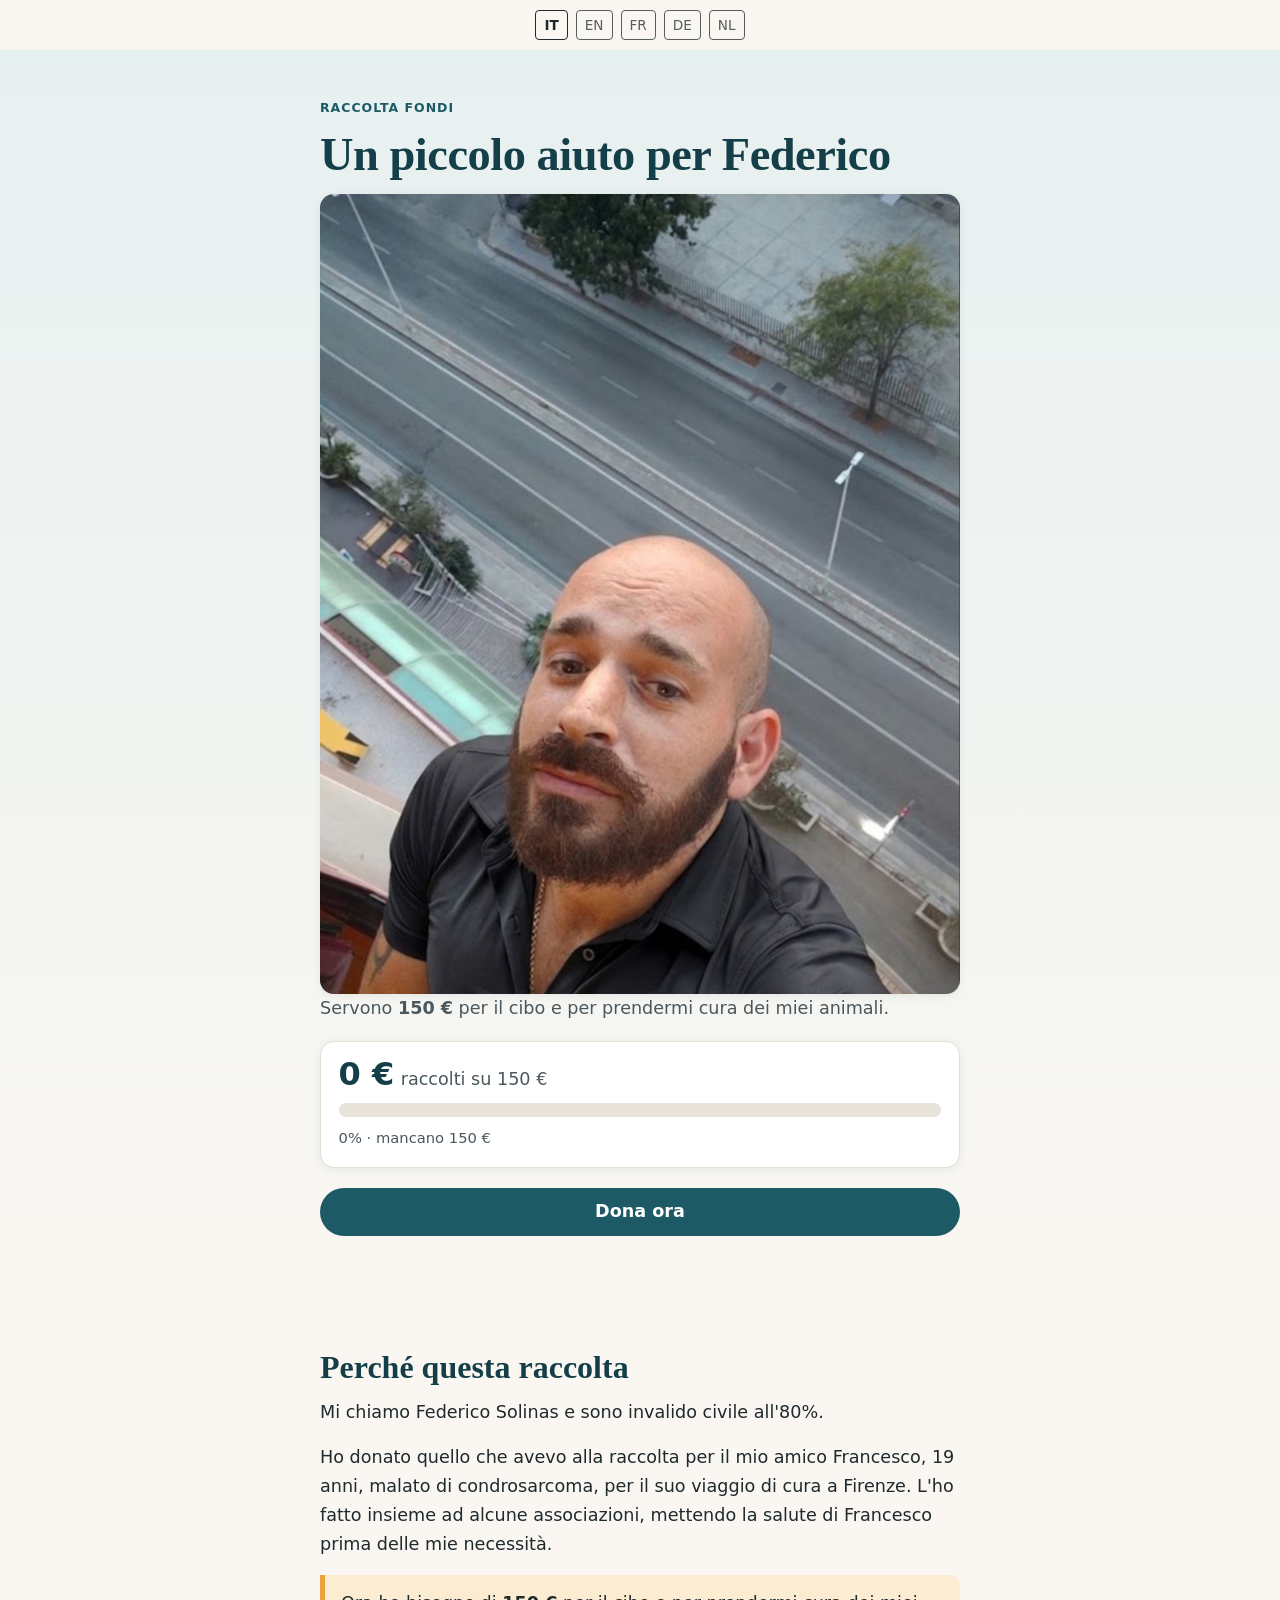
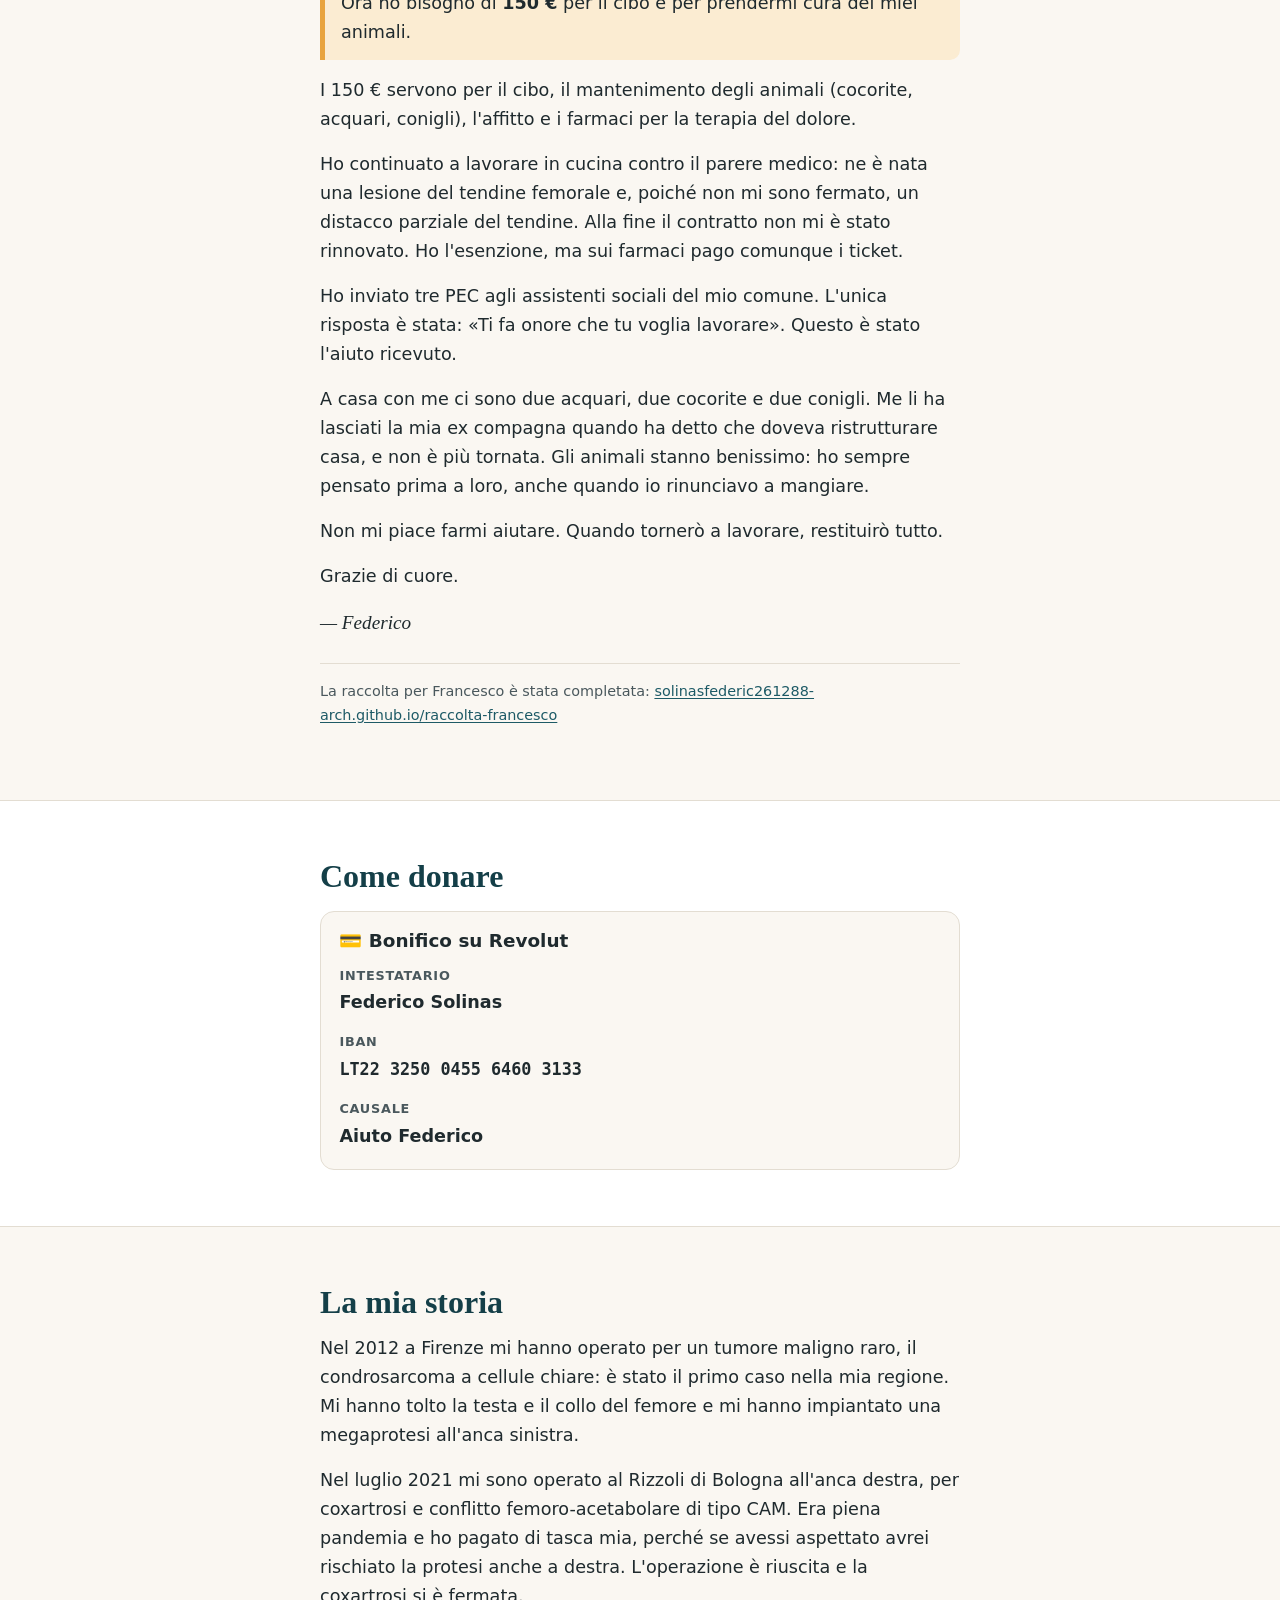
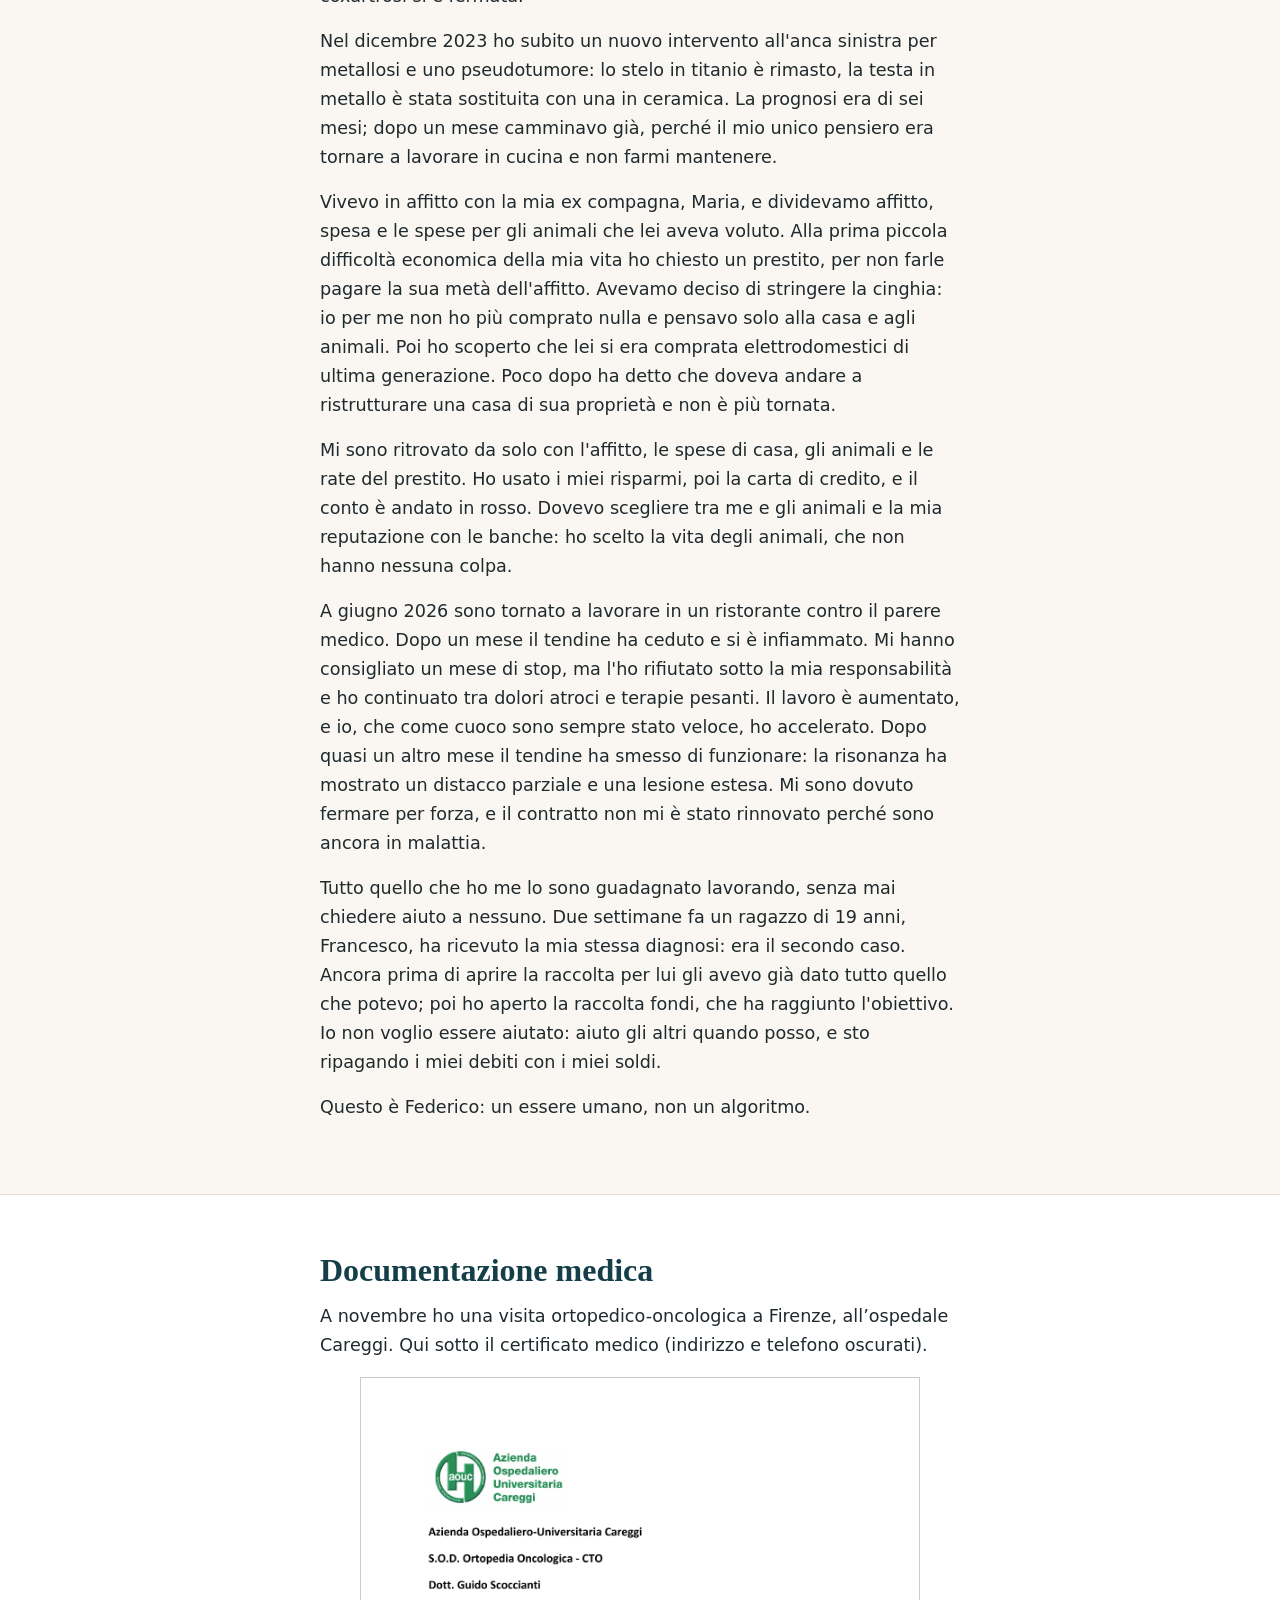
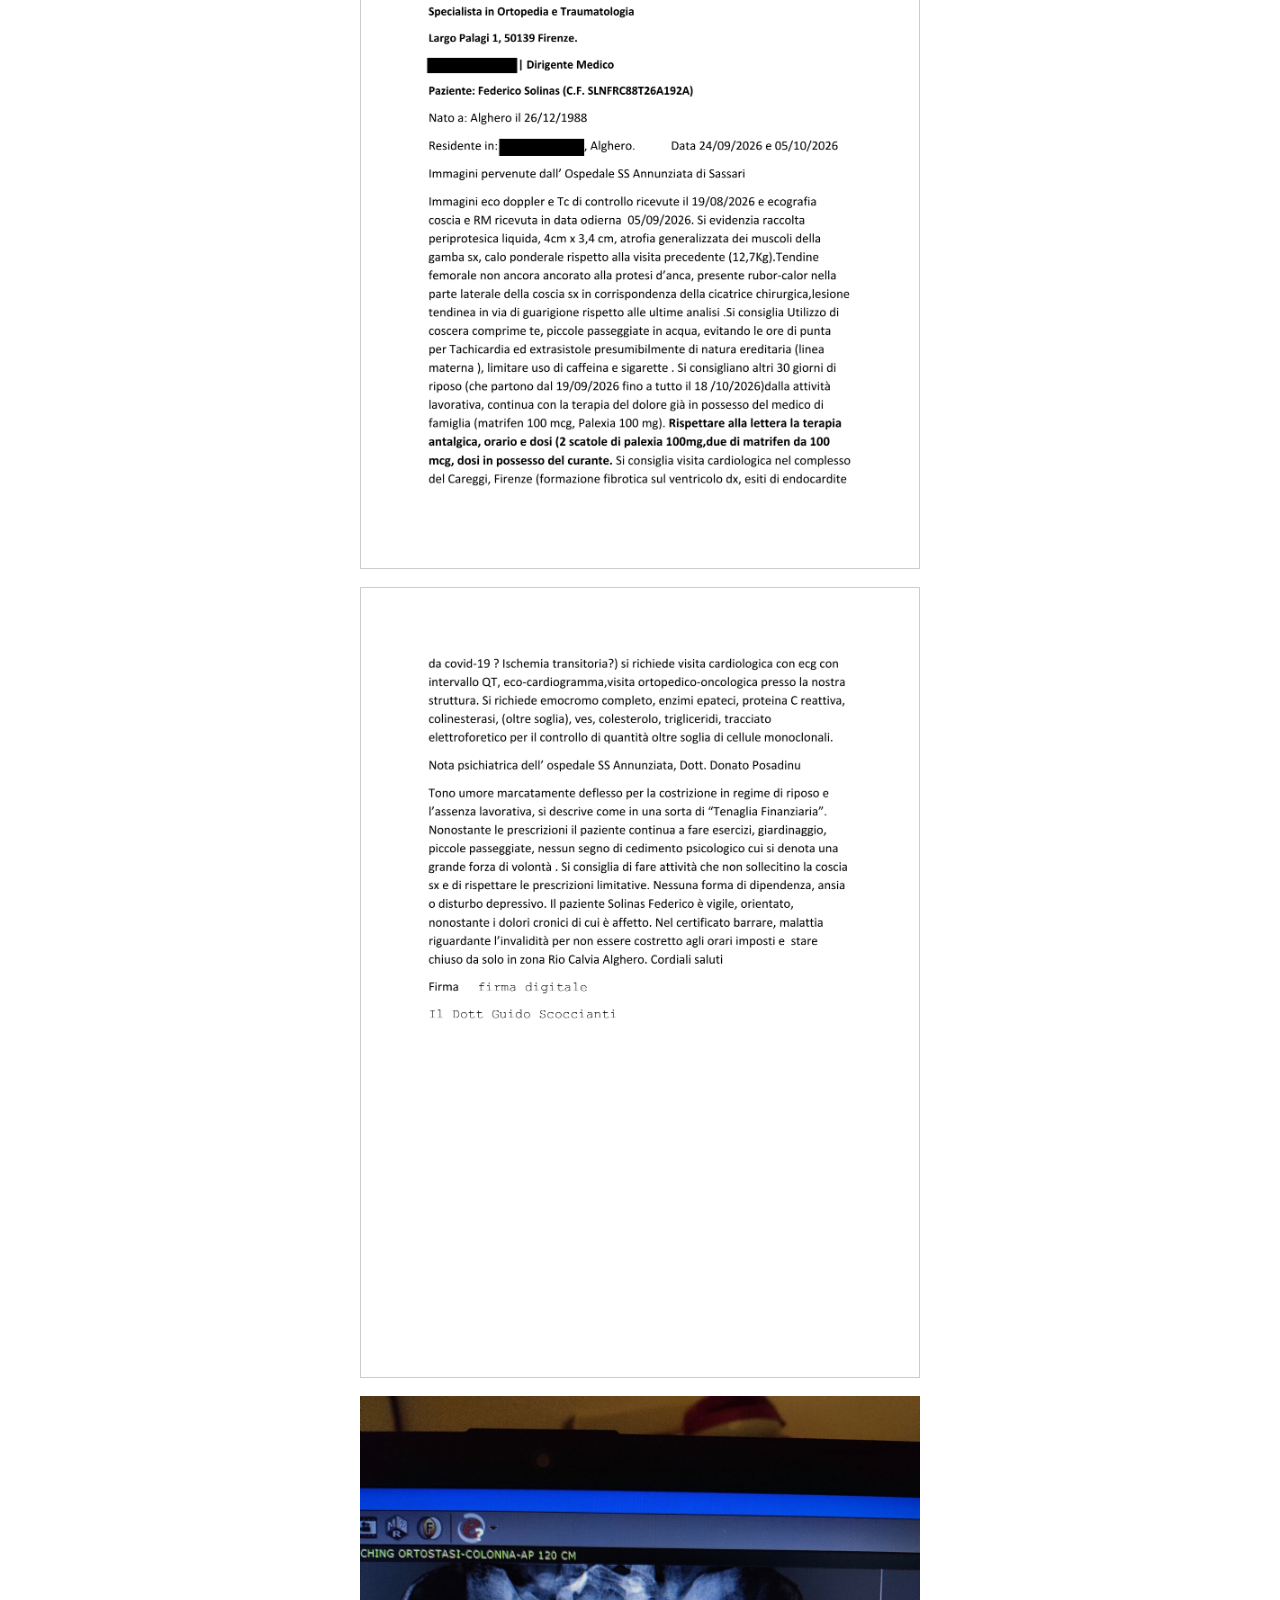
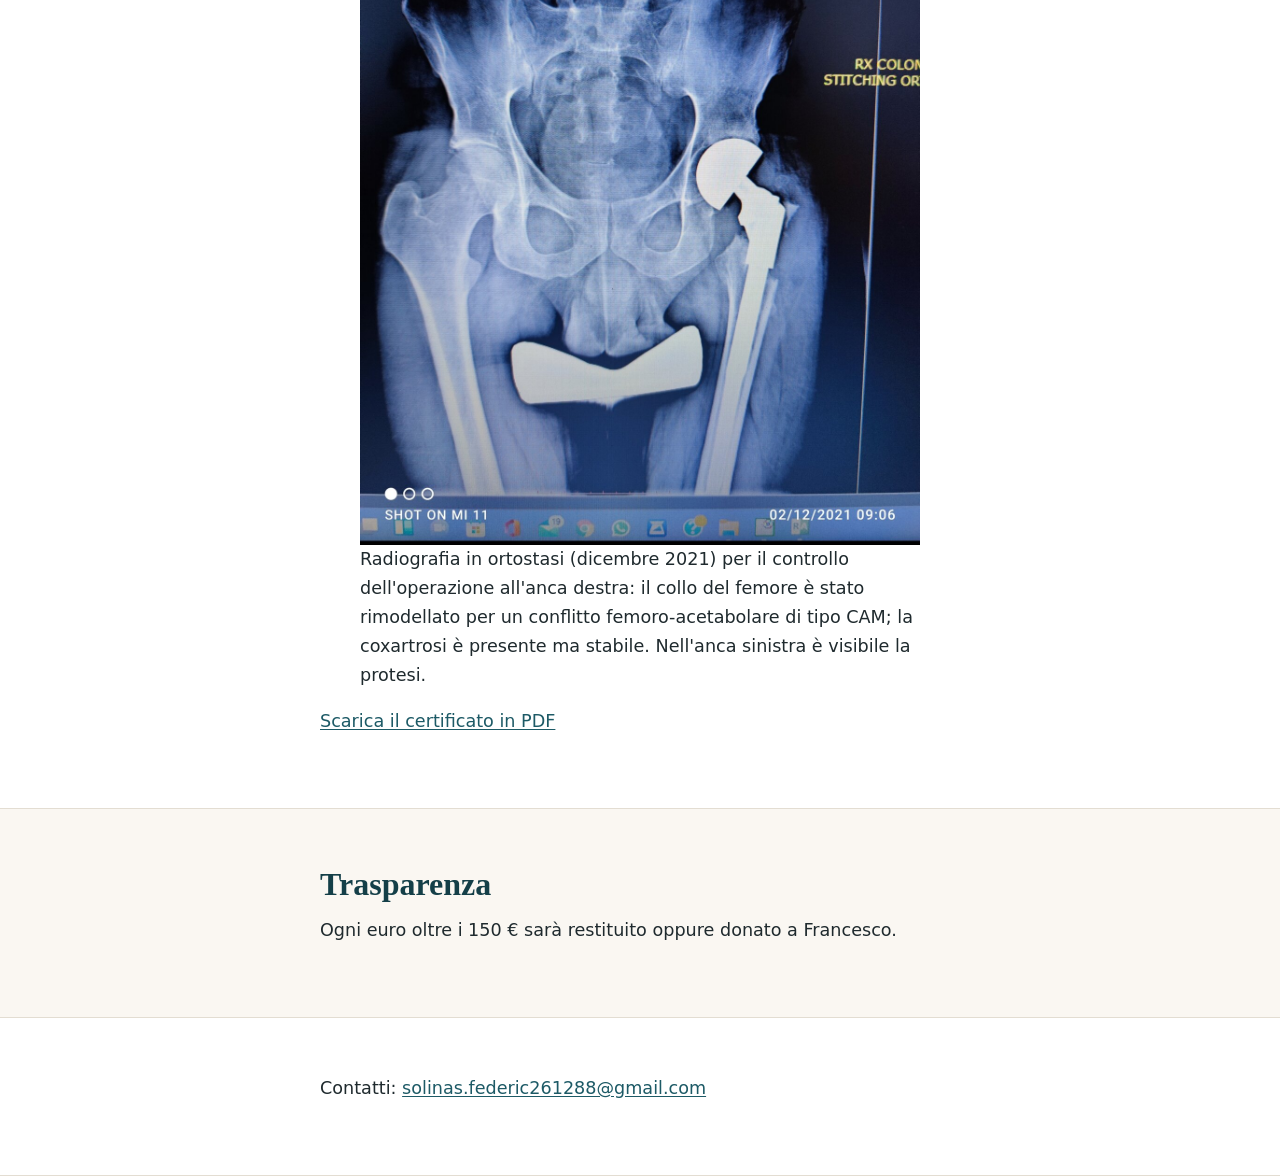
==== index.html @ c4557a4d "Aggiunge la sezione La mia storia" ====
<!doctype html>
<html lang="it">
<head>
  <meta charset="utf-8">
  <meta name="viewport" content="width=device-width, initial-scale=1">
  <meta name="referrer" content="no-referrer">
  <title>Un piccolo aiuto per Federico</title>
  <meta name="description" content="Federico ha bisogno di 150 € per il cibo e per prendersi cura dei suoi animali.">
  <meta name="theme-color" content="#1d5a66">
  <link rel="stylesheet" href="styles.css">
</head>
<body>
  <nav class="lingue" aria-label="Lingua / Language"><a href="index.html" hreflang="it" aria-current="page">IT</a> <a href="en.html" hreflang="en">EN</a> <a href="fr.html" hreflang="fr">FR</a> <a href="de.html" hreflang="de">DE</a> <a href="nl.html" hreflang="nl">NL</a></nav>
  <header class="hero">
    <div class="wrap stretto">
      <p class="eyebrow">Raccolta fondi</p>
      <h1>Un piccolo aiuto per Federico</h1>
      <figure class="foto">
        <img src="images/federico.jpg" width="800" height="1024" alt="Federico Solinas" fetchpriority="high">
      </figure>
      <p class="lead">Servono <strong>150&nbsp;€</strong> per il cibo e per prendermi cura dei miei animali.</p>
      <div class="progresso">
        <p class="prog-cifre">
          <span class="prog-raccolto">0 €</span>
          <span class="prog-obiettivo">raccolti su 150 €</span>
        </p>
        <div class="barra" role="progressbar" aria-valuemin="0" aria-valuemax="150" aria-valuenow="0" aria-label="Euro raccolti">
          <div class="barra-riempimento" style="width:0%"></div>
        </div>
        <p class="prog-nota">0% · mancano 150 €</p>
      </div>
      <div class="cta">
        <a class="btn btn-primario" href="#dona">Dona ora</a>
      </div>
    </div>
  </header>

  <main>
    <section id="storia" class="sezione">
      <div class="wrap stretto">
        <h2>Perché questa raccolta</h2>
        <p>Mi chiamo Federico Solinas e sono invalido civile all'80%.</p>
        <p>Ho donato quello che avevo alla raccolta per il mio amico Francesco, 19 anni, malato di condrosarcoma, per il suo viaggio di cura a Firenze. L'ho fatto insieme ad alcune associazioni, mettendo la salute di Francesco prima delle mie necessità.</p>
        <p class="evidenza">Ora ho bisogno di <strong>150&nbsp;€</strong> per il cibo e per prendermi cura dei miei animali.</p>
        <p>I 150&nbsp;€ servono per il cibo, il mantenimento degli animali (cocorite, acquari, conigli), l'affitto e i farmaci per la terapia del dolore.</p>
        <p>Ho continuato a lavorare in cucina contro il parere medico: ne è nata una lesione del tendine femorale e, poiché non mi sono fermato, un distacco parziale del tendine. Alla fine il contratto non mi è stato rinnovato. Ho l'esenzione, ma sui farmaci pago comunque i ticket.</p>
        <p>Ho inviato tre PEC agli assistenti sociali del mio comune. L'unica risposta è stata: «Ti fa onore che tu voglia lavorare». Questo è stato l'aiuto ricevuto.</p>
        <p>A casa con me ci sono due acquari, due cocorite e due conigli. Me li ha lasciati la mia ex compagna quando ha detto che doveva ristrutturare casa, e non è più tornata. Gli animali stanno benissimo: ho sempre pensato prima a loro, anche quando io rinunciavo a mangiare.</p>
        <p>Non mi piace farmi aiutare. Quando tornerò a lavorare, restituirò tutto.</p>
        <p>Grazie di cuore.</p>
        <p class="firma">— Federico</p>
        <p class="nota-privacy">La raccolta per Francesco è stata completata: <a href="https://solinasfederic261288-arch.github.io/raccolta-francesco/">solinasfederic261288-arch.github.io/raccolta-francesco</a></p>
      </div>
    </section>

    <section id="dona" class="sezione sezione-chiara">
      <div class="wrap stretto">
        <h2>Come donare</h2>
        <div class="card">
          <h3><span aria-hidden="true">💳</span> Bonifico su Revolut</h3>
          <dl class="dati">
            <div><dt>Intestatario</dt><dd>Federico Solinas</dd></div>
            <div><dt>IBAN</dt><dd><span class="iban">LT22 3250 0455 6460 3133</span></dd></div>
            <div><dt>Causale</dt><dd>Aiuto Federico</dd></div>
          </dl>
        </div>
      </div>
    </section>

    <section id="mia-storia" class="sezione">
      <div class="wrap stretto">
        <h2>La mia storia</h2>
        <p>Nel 2012 a Firenze mi hanno operato per un tumore maligno raro, il condrosarcoma a cellule chiare: è stato il primo caso nella mia regione. Mi hanno tolto la testa e il collo del femore e mi hanno impiantato una megaprotesi all'anca sinistra.</p>
        <p>Nel luglio 2021 mi sono operato al Rizzoli di Bologna all'anca destra, per coxartrosi e conflitto femoro-acetabolare di tipo CAM. Era piena pandemia e ho pagato di tasca mia, perché se avessi aspettato avrei rischiato la protesi anche a destra. L'operazione è riuscita e la coxartrosi si è fermata.</p>
        <p>Nel dicembre 2023 ho subito un nuovo intervento all'anca sinistra per metallosi e uno pseudotumore: lo stelo in titanio è rimasto, la testa in metallo è stata sostituita con una in ceramica. La prognosi era di sei mesi; dopo un mese camminavo già, perché il mio unico pensiero era tornare a lavorare in cucina e non farmi mantenere.</p>
        <p>Vivevo in affitto con la mia ex compagna, Maria, e dividevamo affitto, spesa e le spese per gli animali che lei aveva voluto. Alla prima piccola difficoltà economica della mia vita ho chiesto un prestito, per non farle pagare la sua metà dell'affitto. Avevamo deciso di stringere la cinghia: io per me non ho più comprato nulla e pensavo solo alla casa e agli animali. Poi ho scoperto che lei si era comprata elettrodomestici di ultima generazione. Poco dopo ha detto che doveva andare a ristrutturare una casa di sua proprietà e non è più tornata.</p>
        <p>Mi sono ritrovato da solo con l'affitto, le spese di casa, gli animali e le rate del prestito. Ho usato i miei risparmi, poi la carta di credito, e il conto è andato in rosso. Dovevo scegliere tra me e gli animali e la mia reputazione con le banche: ho scelto la vita degli animali, che non hanno nessuna colpa.</p>
        <p>A giugno 2026 sono tornato a lavorare in un ristorante contro il parere medico. Dopo un mese il tendine ha ceduto e si è infiammato. Mi hanno consigliato un mese di stop, ma l'ho rifiutato sotto la mia responsabilità e ho continuato tra dolori atroci e terapie pesanti. Il lavoro è aumentato, e io, che come cuoco sono sempre stato veloce, ho accelerato. Dopo quasi un altro mese il tendine ha smesso di funzionare: la risonanza ha mostrato un distacco parziale e una lesione estesa. Mi sono dovuto fermare per forza, e il contratto non mi è stato rinnovato perché sono ancora in malattia.</p>
        <p>Tutto quello che ho me lo sono guadagnato lavorando, senza mai chiedere aiuto a nessuno. Due settimane fa un ragazzo di 19 anni, Francesco, ha ricevuto la mia stessa diagnosi: era il secondo caso. Ancora prima di aprire la raccolta per lui gli avevo già dato tutto quello che potevo; poi ho aperto la raccolta fondi, che ha raggiunto l'obiettivo. Io non voglio essere aiutato: aiuto gli altri quando posso, e sto ripagando i miei debiti con i miei soldi.</p>
        <p>Questo è Federico: un essere umano, non un algoritmo.</p>
      </div>
    </section>

    <section id="documenti" class="sezione sezione-chiara">
      <div class="wrap stretto">
        <h2>Documentazione medica</h2>
        <p>A novembre ho una visita ortopedico-oncologica a Firenze, all’ospedale Careggi. Qui sotto il certificato medico (indirizzo e telefono oscurati).</p>
        <figure class="documento"><img src="documenti/certificato-pagina-1.png" width="1240" height="1754" alt="Certificato medico, pagina 1" loading="lazy" style="width:100%;height:auto;border:1px solid #ccc"></figure>
        <figure class="documento"><img src="documenti/certificato-pagina-2.png" width="1240" height="1754" alt="Certificato medico, pagina 2" loading="lazy" style="width:100%;height:auto;border:1px solid #ccc"></figure>
        <figure class="documento"><img src="documenti/radiografia-anca.jpg" width="1200" height="1604" alt="Radiografia in ortostasi (dicembre 2021) per il controllo dell'operazione all'anca destra: il collo del femore è stato rimodellato per un conflitto femoro-acetabolare di tipo CAM; la coxartrosi è presente ma stabile. Nell'anca sinistra è visibile la protesi." loading="lazy" style="width:100%;height:auto"><figcaption>Radiografia in ortostasi (dicembre 2021) per il controllo dell'operazione all'anca destra: il collo del femore è stato rimodellato per un conflitto femoro-acetabolare di tipo CAM; la coxartrosi è presente ma stabile. Nell'anca sinistra è visibile la protesi.</figcaption></figure>
        <p><a href="documenti/certificato-medico.pdf">Scarica il certificato in PDF</a></p>
      </div>
    </section>

    <section id="trasparenza" class="sezione">
      <div class="wrap stretto">
        <h2>Trasparenza</h2>
        <p>Ogni euro oltre i 150&nbsp;€ sarà restituito oppure donato a Francesco.</p>
      </div>
    </section>
  </main>

  <footer class="sezione sezione-chiara">
    <div class="wrap stretto">
      <p>Contatti: <a href="mailto:solinas.federic261288@gmail.com">solinas.federic261288@gmail.com</a></p>
    </div>
  </footer>
</body>
</html>
---- styles.css ----
/* Raccolta per Francesco — stile mobile-first, nessun font esterno */
:root {
  --bg: #faf7f2;
  --bg-chiaro: #ffffff;
  --testo: #1f2a2e;
  --testo-tenue: #4a585d;
  --primario: #1d5a66;
  --primario-scuro: #143f48;
  --accento: #e8a33d;
  --accento-tenue: #fbecd2;
  --bordo: #e3ddd2;
  --placeholder-bg: #fff4c2;
  --placeholder-bordo: #c99a00;
  --raggio: 14px;
  --ombra: 0 2px 10px rgba(20, 40, 45, .07);
  --font: system-ui, -apple-system, "Segoe UI", Roboto, "Noto Sans", "Helvetica Neue", Arial, sans-serif;
  --font-titoli: Georgia, "Noto Serif", "Times New Roman", serif;
}

*, *::before, *::after { box-sizing: border-box; }
[hidden] { display: none !important; }
html { scroll-behavior: smooth; -webkit-text-size-adjust: 100%; }
@media (prefers-reduced-motion: reduce) { html { scroll-behavior: auto; } * { transition: none !important; } }

body {
  margin: 0;
  font-family: var(--font);
  font-size: 1.0625rem;
  line-height: 1.65;
  color: var(--testo);
  background: var(--bg);
}

img { max-width: 100%; display: block; }
a { color: var(--primario); text-underline-offset: 2px; }
a:hover { color: var(--primario-scuro); }
:focus-visible { outline: 3px solid var(--accento); outline-offset: 3px; border-radius: 4px; }

.sr-only { position: absolute; width: 1px; height: 1px; padding: 0; margin: -1px; overflow: hidden; clip: rect(0 0 0 0); white-space: nowrap; border: 0; }
.skip { position: absolute; inset-inline-start: .5rem; top: 0; transform: translateY(-150%); background: var(--primario); color: #fff; padding: .6rem 1rem; z-index: 10; }
.skip:focus { transform: translateY(.5rem); }

.wrap { width: 100%; max-width: 1080px; margin: 0 auto; padding: 0 1.25rem; }
.stretto { max-width: 680px; }

h1, h2, h3 { line-height: 1.2; margin: 0 0 .75rem; }
h1 { font-family: var(--font-titoli); font-size: clamp(1.9rem, 7vw, 2.9rem); color: var(--primario-scuro); letter-spacing: -.01em; }
h2 { font-family: var(--font-titoli); font-size: clamp(1.5rem, 5vw, 2rem); color: var(--primario-scuro); }
h3 { font-size: 1.15rem; }
p { margin: 0 0 1rem; }

/* ---------- HERO ---------- */
.hero { padding: 1.25rem 0 2rem; background: linear-gradient(180deg, #e7f0f0 0%, var(--bg) 100%); }
.hero-grid { display: grid; gap: 1.1rem; grid-template-areas: "titolo" "foto" "corpo"; }
.hero-titolo { grid-area: titolo; }
.hero-titolo h1 { margin-bottom: 0; }
.foto { grid-area: foto; }
.hero-corpo { grid-area: corpo; }
.hero-top { display: flex; align-items: center; justify-content: space-between; gap: .4rem; margin-bottom: .5rem; }
.hero-top .eyebrow { margin-bottom: 0; }
.lingua { display: flex; align-items: center; gap: 0; font-size: .8rem; line-height: 1; font-weight: 700; flex-shrink: 0; color: var(--testo-tenue); }
.lingua a { display: inline-flex; align-items: center; justify-content: center; min-width: 1.75rem; min-height: 1.6rem; padding: 0 .3rem; border-radius: 6px; text-decoration: none; color: var(--primario); }
.lingua a:hover { background: rgba(29, 90, 102, .1); }
.lingua span { padding: 0 .1rem; opacity: .6; }
.lingua a[aria-current="page"] { background: var(--primario); color: #fff; }
.eyebrow { text-transform: uppercase; letter-spacing: .08em; font-size: .78rem; font-weight: 700; color: var(--primario); margin-bottom: .5rem; }
.lead { font-size: 1.1rem; color: var(--testo-tenue); margin-bottom: 1.1rem; }

.foto { margin: 0; border-radius: var(--raggio); overflow: hidden; aspect-ratio: 1 / 1; max-height: 50vh; width: 100%; background: #dfe8e8; box-shadow: var(--ombra); }
.foto img { width: 100%; height: 100%; object-fit: cover; object-position: 50% 80%; /* inquadra il viso di Federico */ }
.foto-placeholder {
  height: 100%; display: flex; flex-direction: column; align-items: center; justify-content: center; gap: .35rem;
  text-align: center; padding: 1rem; color: #6b5200;
  background: repeating-linear-gradient(45deg, var(--placeholder-bg), var(--placeholder-bg) 14px, #fff9dc 14px, #fff9dc 28px);
  border: 3px dashed var(--placeholder-bordo); border-radius: var(--raggio);
}
.foto-icona { font-size: 2.5rem; }
.foto-placeholder code { background: rgba(255,255,255,.7); padding: .1rem .35rem; border-radius: 4px; }

/* ---------- PROGRESSO ---------- */
.progresso { background: var(--bg-chiaro); border: 1px solid var(--bordo); border-radius: var(--raggio); padding: 1rem 1.1rem; margin: 0 0 1.25rem; box-shadow: var(--ombra); }
.prog-cifre { display: flex; flex-wrap: wrap; align-items: baseline; gap: .4rem; margin-bottom: .6rem; }
.prog-raccolto { font-size: 2rem; font-weight: 800; color: var(--primario-scuro); line-height: 1; }
.prog-obiettivo { color: var(--testo-tenue); }
.barra { height: 14px; background: #e9e4da; border-radius: 99px; overflow: hidden; }
.barra-riempimento { height: 100%; width: 0; background: linear-gradient(90deg, var(--primario), #2f8a8f); border-radius: 99px; transition: width 1s ease-out; min-width: 0; }
.prog-nota { margin: .55rem 0 0; font-size: .92rem; color: var(--testo-tenue); }
.progresso.completo .barra-riempimento { background: linear-gradient(90deg, #2f7d4a, #3fa05f); }

/* ---------- PULSANTI ---------- */
.cta { display: flex; flex-wrap: wrap; gap: .75rem; }
.btn {
  display: inline-flex; align-items: center; justify-content: center; gap: .4rem;
  min-height: 48px; padding: .7rem 1.3rem; border-radius: 999px; border: 2px solid transparent;
  font: inherit; font-weight: 700; text-decoration: none; cursor: pointer; line-height: 1.2;
  transition: background-color .15s, transform .1s;
}
.btn:active { transform: translateY(1px); }
.btn-primario { background: var(--primario); color: #fff; }
.btn-primario:hover { background: var(--primario-scuro); color: #fff; }
.btn-secondario { background: transparent; color: var(--primario); border-color: var(--primario); }
.btn-secondario:hover { background: var(--primario); color: #fff; }
.cta .btn { flex: 1 1 140px; }
.btn-piccolo { min-height: 40px; padding: .4rem .95rem; font-size: .92rem; background: var(--primario); color: #fff; }
.btn-piccolo:hover { background: var(--primario-scuro); }
.btn-leggero { background: transparent; color: var(--primario); border-color: var(--primario); }
.btn-leggero:hover { color: #fff; }
.btn-pieno { width: 100%; }
.btn-revolut { margin-top: 1rem; }
.btn[aria-disabled="true"] { background: #d9d6cf; color: #59605f; border-color: transparent; cursor: not-allowed; }

/* ---------- SEZIONI ---------- */
.sezione { padding: 2.5rem 0; }
.sezione-chiara { background: var(--bg-chiaro); border-top: 1px solid var(--bordo); border-bottom: 1px solid var(--bordo); }
.evidenza { background: var(--accento-tenue); border-left: 5px solid var(--accento); padding: .85rem 1rem; border-radius: 0 10px 10px 0; }
.firma { font-family: var(--font-titoli); font-style: italic; font-size: 1.2rem; }
.nota-privacy { font-size: .9rem; color: var(--testo-tenue); border-top: 1px solid var(--bordo); padding-top: 1rem; margin-top: 1.5rem; }

.card { background: var(--bg); border: 1px solid var(--bordo); border-radius: var(--raggio); padding: 1.15rem; margin-top: 1rem; }
.sezione:not(.sezione-chiara) .card { background: var(--bg-chiaro); }
.dati { margin: 0; display: grid; gap: .9rem; }
.dati dt { font-size: .8rem; text-transform: uppercase; letter-spacing: .06em; font-weight: 700; color: var(--testo-tenue); }
.dati dd { margin: .15rem 0 0; font-weight: 600; word-break: break-word; }
.iban-riga { display: flex; flex-wrap: wrap; align-items: center; gap: .6rem; }
.iban { font-family: ui-monospace, "SFMono-Regular", Menlo, Consolas, "DejaVu Sans Mono", monospace; font-size: clamp(.78rem, 3.7vw, 1.05rem); letter-spacing: 0; white-space: nowrap; }
.iban.placeholder { white-space: normal; }

/* Segnaposto: dati ancora da inserire, ben visibili */
.placeholder {
  background: var(--placeholder-bg); border: 2px dashed var(--placeholder-bordo); color: #6b5200;
  padding: .05rem .45rem; border-radius: 6px; font-family: var(--font); font-weight: 700; letter-spacing: 0;
}
.placeholder-nota { margin: .75rem 0 0; }

/* ---------- TRASPARENZA ---------- */
.passi { padding-left: 0; list-style: none; counter-reset: passo; margin: 1.25rem 0 1.5rem; }
.passi li { counter-increment: passo; position: relative; padding: .2rem 0 1rem 3rem; min-height: 2.4rem; }
.passi li::before {
  content: counter(passo); position: absolute; left: 0; top: 0;
  width: 2.1rem; height: 2.1rem; border-radius: 50%; background: var(--primario); color: #fff;
  display: flex; align-items: center; justify-content: center; font-weight: 800;
}
.passi li:not(:last-child)::after { content: ""; position: absolute; left: 1.02rem; top: 2.3rem; bottom: .2rem; width: 2px; background: var(--bordo); }

.ricevuta-attesa { text-align: center; border: 2px dashed var(--bordo); border-radius: var(--raggio); padding: 1.5rem 1rem; background: var(--bg-chiaro); color: var(--testo-tenue); }
.ricevuta-attesa span { font-size: 2.2rem; }
.ricevuta-attesa p { margin: .3rem 0 0; }
.ricevuta-attesa strong { color: var(--testo); }
.ricevuta figure { margin: 0; background: var(--bg-chiaro); border: 1px solid var(--bordo); border-radius: var(--raggio); padding: .75rem; box-shadow: var(--ombra); }
.ricevuta img { border-radius: 8px; margin: 0 auto; }
.ricevuta figcaption { font-size: .92rem; color: var(--testo-tenue); margin-top: .6rem; text-align: center; }

/* ---------- CONDIVIDI ---------- */
.share { display: grid; grid-template-columns: 1fr 1fr; gap: .75rem; }
.btn-share { color: #fff; }
.btn-whatsapp { background: #1a7f45; }
.btn-whatsapp:hover { background: #136135; color: #fff; }
.btn-facebook { background: #1559c7; }
.btn-facebook:hover { background: #0f449c; color: #fff; }
.btn-link, .btn-nativo { background: transparent; color: var(--primario); border-color: var(--primario); }
.btn-link:hover, .btn-nativo:hover { background: var(--primario); color: #fff; }

/* ---------- FOOTER ---------- */
.footer { padding: 2rem 0 3rem; text-align: center; color: var(--testo-tenue); font-size: .95rem; }
.footer p { margin: .3rem 0; }
.piccolo { font-size: .82rem; }

/* ---------- TOAST ---------- */
.toast {
  position: fixed; left: 50%; bottom: 1.25rem; transform: translate(-50%, 150%);
  background: var(--testo); color: #fff; padding: .7rem 1.1rem; border-radius: 10px;
  font-size: .95rem; box-shadow: 0 6px 20px rgba(0,0,0,.2); transition: transform .25s, opacity .25s, visibility .25s; opacity: 0; visibility: hidden; max-width: calc(100% - 2rem); text-align: center; z-index: 20;
}
.toast.visibile { transform: translate(-50%, 0); opacity: 1; visibility: visible; }

/* ---------- DESKTOP ---------- */
@media (min-width: 860px) {
  body { font-size: 1.1rem; }
  .hero { padding: 3rem 0 3.5rem; }
  .hero-grid { grid-template-columns: 5fr 6fr; column-gap: 3rem; row-gap: 1.25rem; grid-template-areas: "foto titolo" "foto corpo"; align-items: start; }
  .hero-titolo { align-self: end; }
  .foto { max-height: none; aspect-ratio: 4 / 5; align-self: center; }
  .sezione { padding: 3.5rem 0; }
  .share { grid-template-columns: repeat(auto-fit, minmax(150px, 1fr)); }
}

/* Nota informativa (pagina inglese: causale e bonifico SEPA) */
.nota-info { background: #eef5f5; border: 1px solid #cfe1e1; border-radius: var(--raggio); padding: .9rem 1rem; font-size: .95rem; }
.nota-info p { margin: 0 0 .5rem; }
.nota-info p:last-child { margin-bottom: 0; }

/* ---------- BANNER URGENTE ---------- */
.urgenza { background: #8f2f1c; color: #fff; padding: .85rem 0; border-bottom: 4px solid var(--accento); }
.urgenza-riga { display: flex; flex-wrap: wrap; align-items: center; gap: .65rem 1rem; }
.urgenza p { margin: 0; flex: 1 1 260px; font-size: 1rem; line-height: 1.45; }
.urgenza strong { color: #fff; }
.btn-urgenza { background: #fff; color: #8f2f1c; min-height: 44px; padding: .5rem 1.2rem; flex: 0 0 auto; }
.btn-urgenza:hover { background: var(--accento-tenue); color: #6e2414; }
.urgenza :focus-visible { outline-color: #fff; }
@media (max-width: 520px) { .btn-urgenza { width: 100%; } }

/* ---------- METODI DI DONAZIONE ---------- */
.card-evidenza { border: 2px solid var(--primario); background: #f1f7f7 !important; }
.card p { margin-bottom: .75rem; }
.extra-sepa { margin-top: 1.1rem; padding-top: 1rem; border-top: 1px dashed var(--bordo); }
.extra-sepa h4 { margin: 0 0 .7rem; font-size: .95rem; color: var(--testo-tenue); }
.extra-sepa .dati dd { font-weight: 600; }

/* ---------- TRASPARENZA: due blocchi ---------- */
.blocco-ricevuta { margin-top: 1.5rem; }
.blocco-ricevuta h3 { font-size: 1.05rem; margin-bottom: .6rem; }
.ricevuta img { max-height: 70vh; width: auto; }

/* ---------- SELETTORE LINGUA (5 lingue) ---------- */
.hero-top { flex-wrap: wrap; }
.hero-top .lingua { order: -1; margin-inline-start: auto; }
.hero-top .eyebrow { flex-basis: 100%; }

/* ---------- DATI SEMPRE DA SINISTRA A DESTRA (IBAN, BIC, telefono, email...) ---------- */
.iban, [dir="ltr"] { direction: ltr; unicode-bidi: isolate; }

/* ---------- PAGINE DA DESTRA A SINISTRA (ebraico, arabo) ---------- */
[dir="rtl"] .passi li { padding: .2rem 3rem 1rem 0; }
[dir="rtl"] .passi li::before { left: auto; right: 0; }
[dir="rtl"] .passi li:not(:last-child)::after { left: auto; right: 1.02rem; }
[dir="rtl"] .evidenza { border-left: 0; border-right: 5px solid var(--accento); border-radius: 10px 0 0 10px; }
:lang(he) .eyebrow, :lang(ar) .eyebrow, :lang(he) .dati dt, :lang(ar) .dati dt { letter-spacing: 0; text-transform: none; }
:lang(ar) body, :lang(ar) h1, :lang(ar) h2 { font-family: "Noto Sans Arabic", "Segoe UI", Tahoma, system-ui, sans-serif; }
:lang(he) h1, :lang(he) h2 { font-family: "Noto Sans Hebrew", "Segoe UI", Arial, system-ui, sans-serif; }
:lang(ar) h1, :lang(he) h1 { letter-spacing: 0; }

.lingue{display:flex;justify-content:center;gap:.5rem;padding:.6rem;font-size:.85rem}
.lingue a{padding:.2rem .5rem;border-radius:4px;text-decoration:none;color:inherit;border:1px solid currentColor;opacity:.75}
.lingue a[aria-current]{opacity:1;font-weight:700}
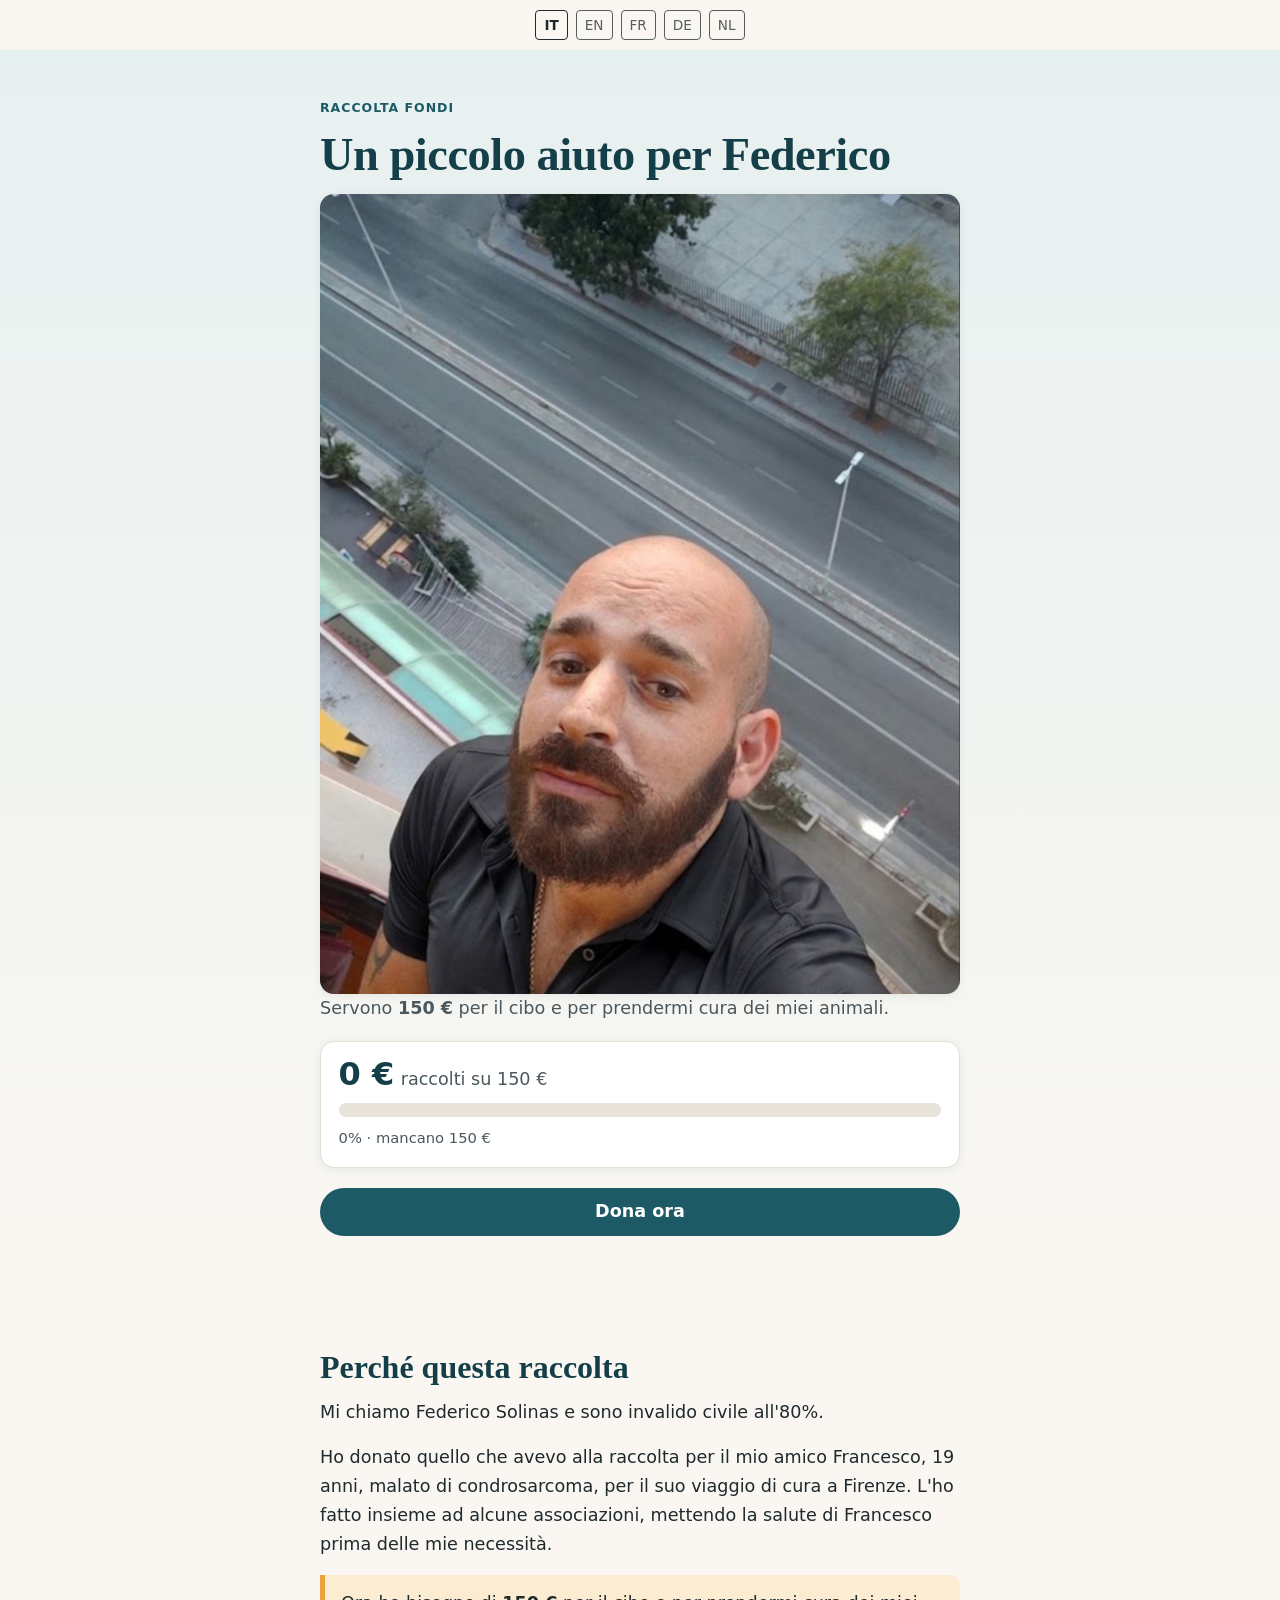
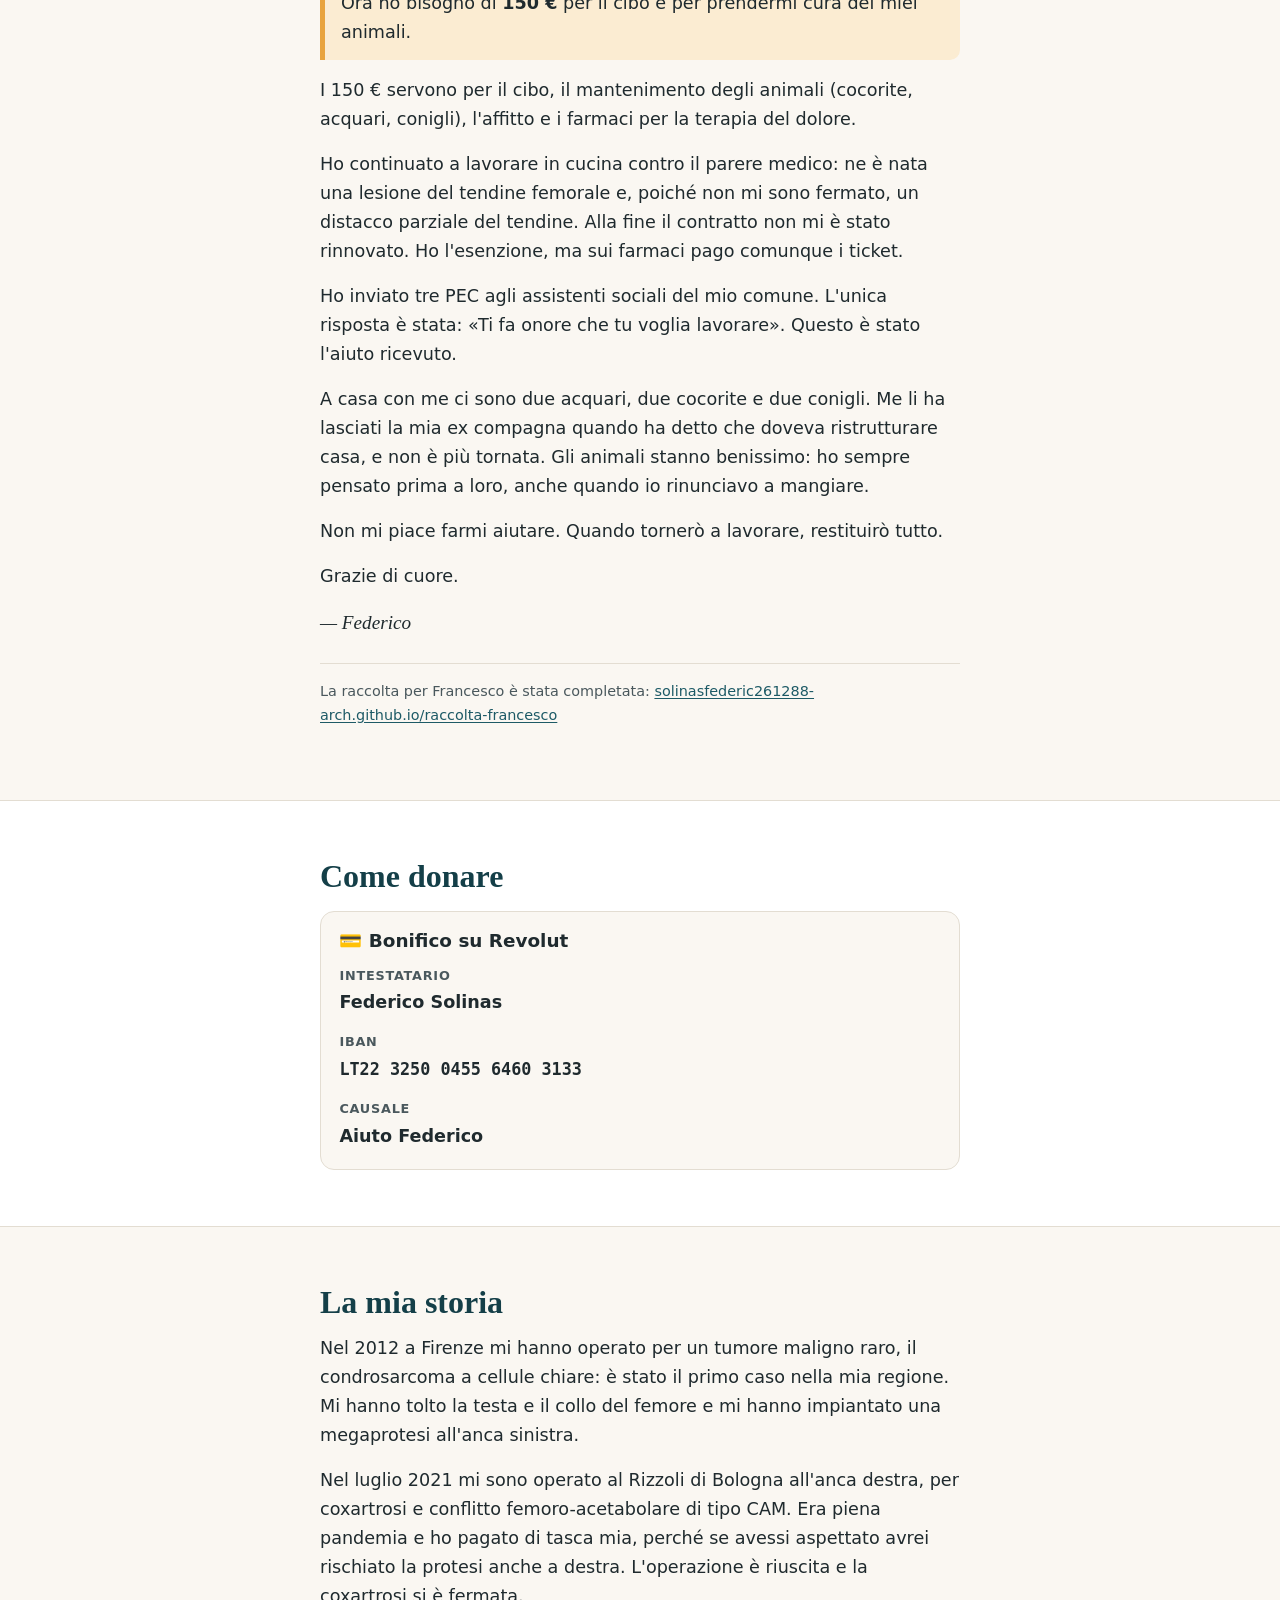
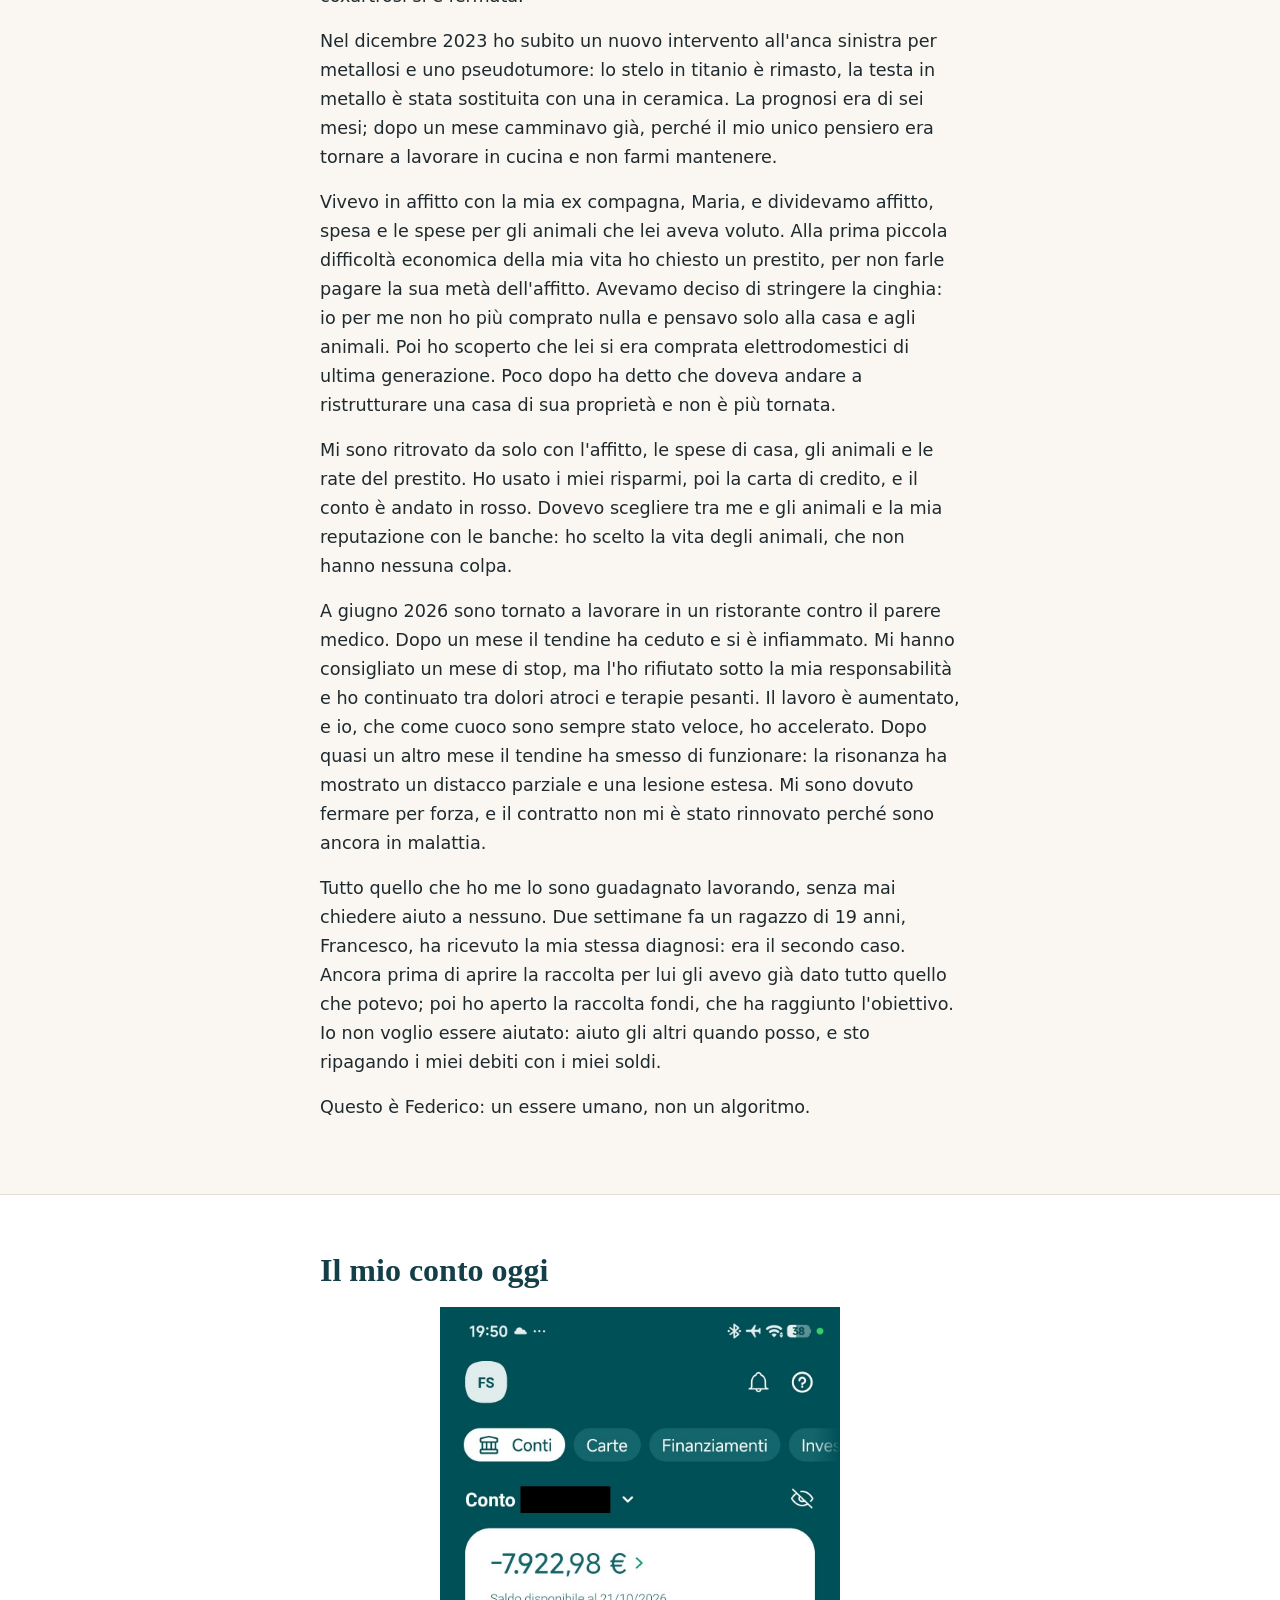
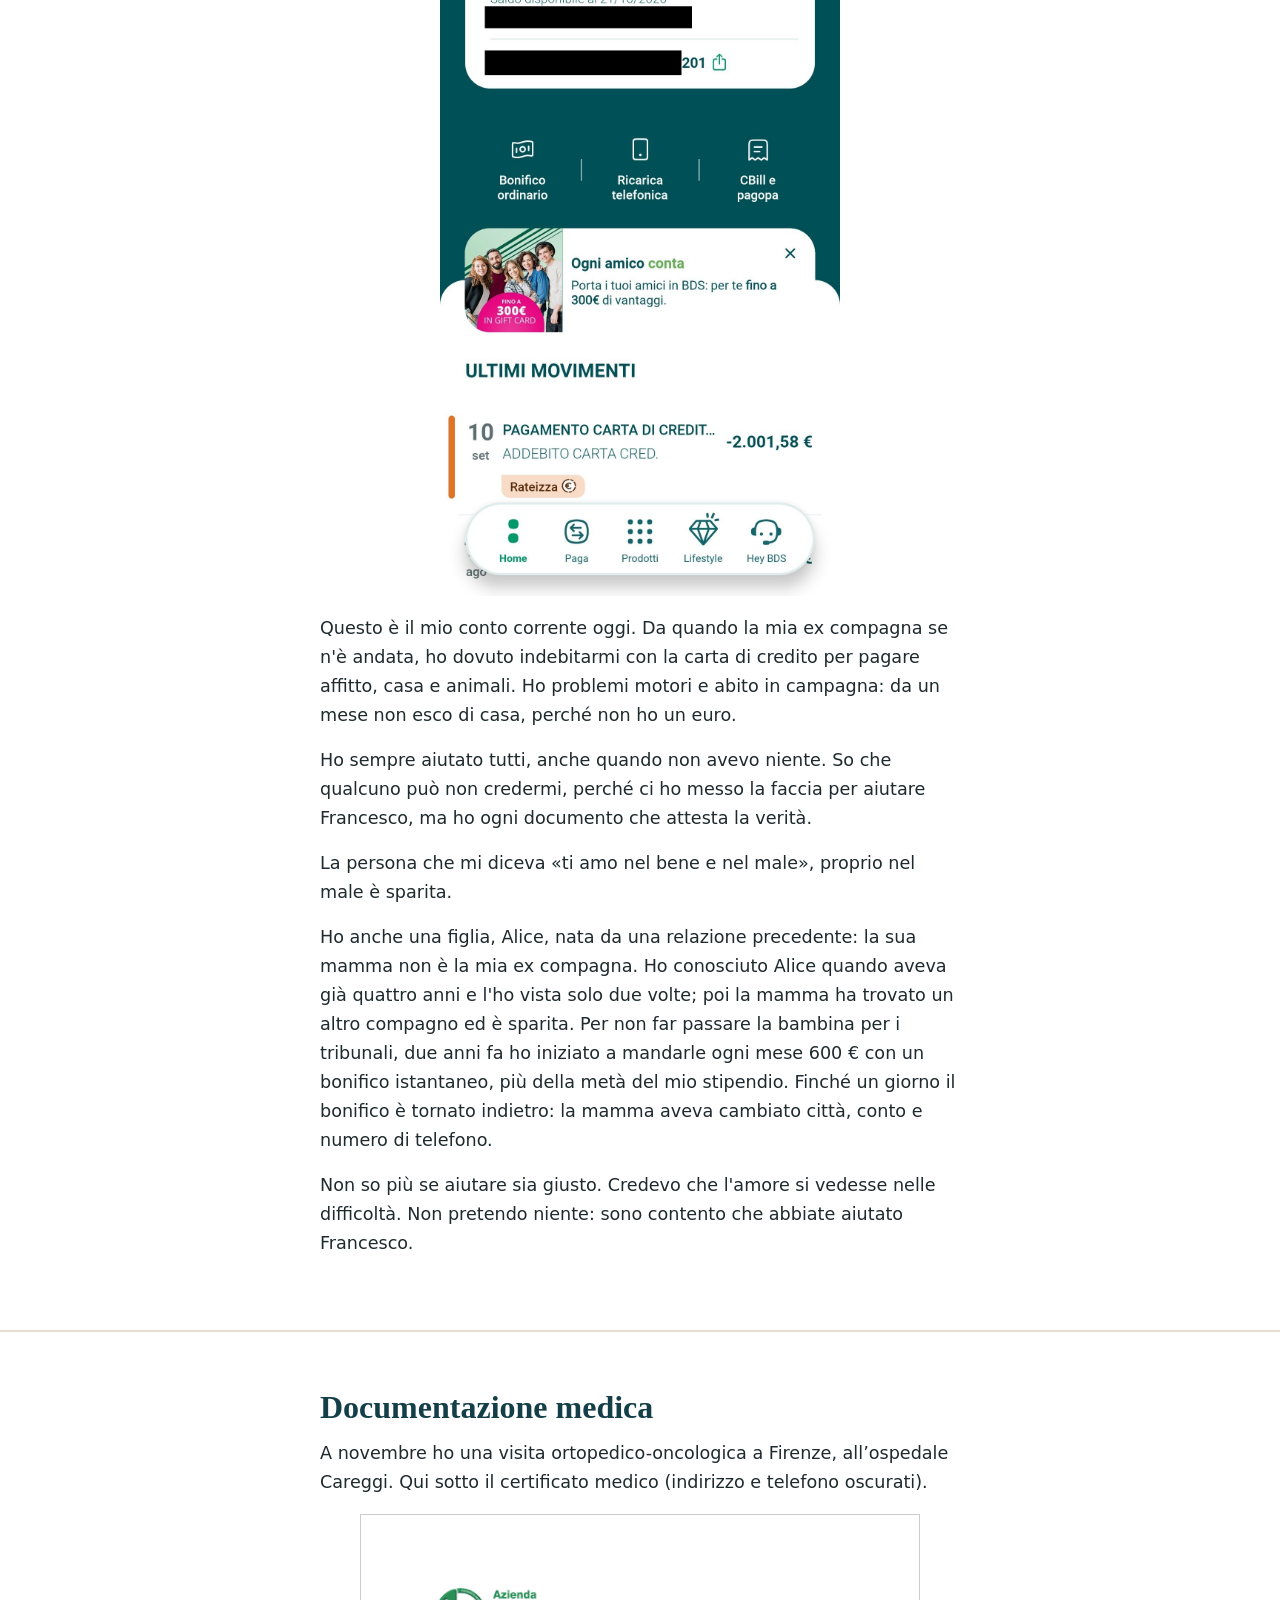
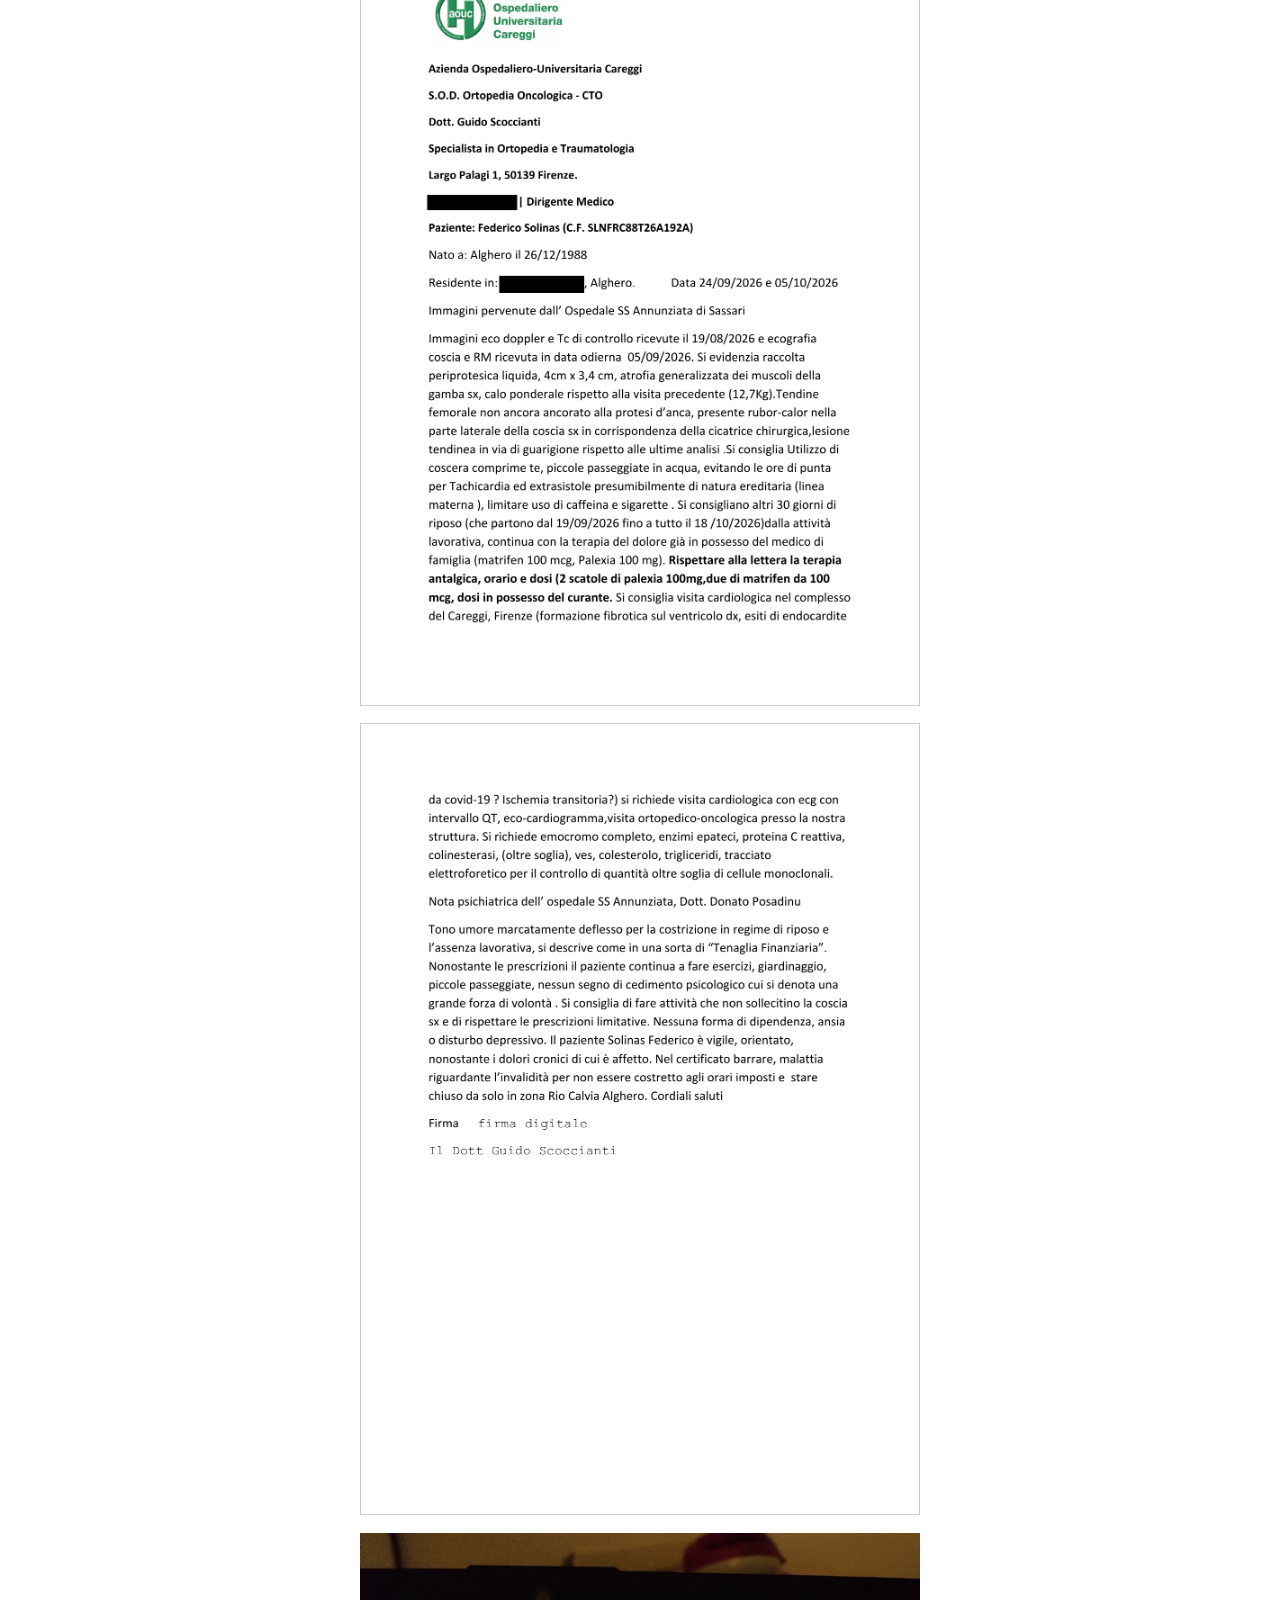
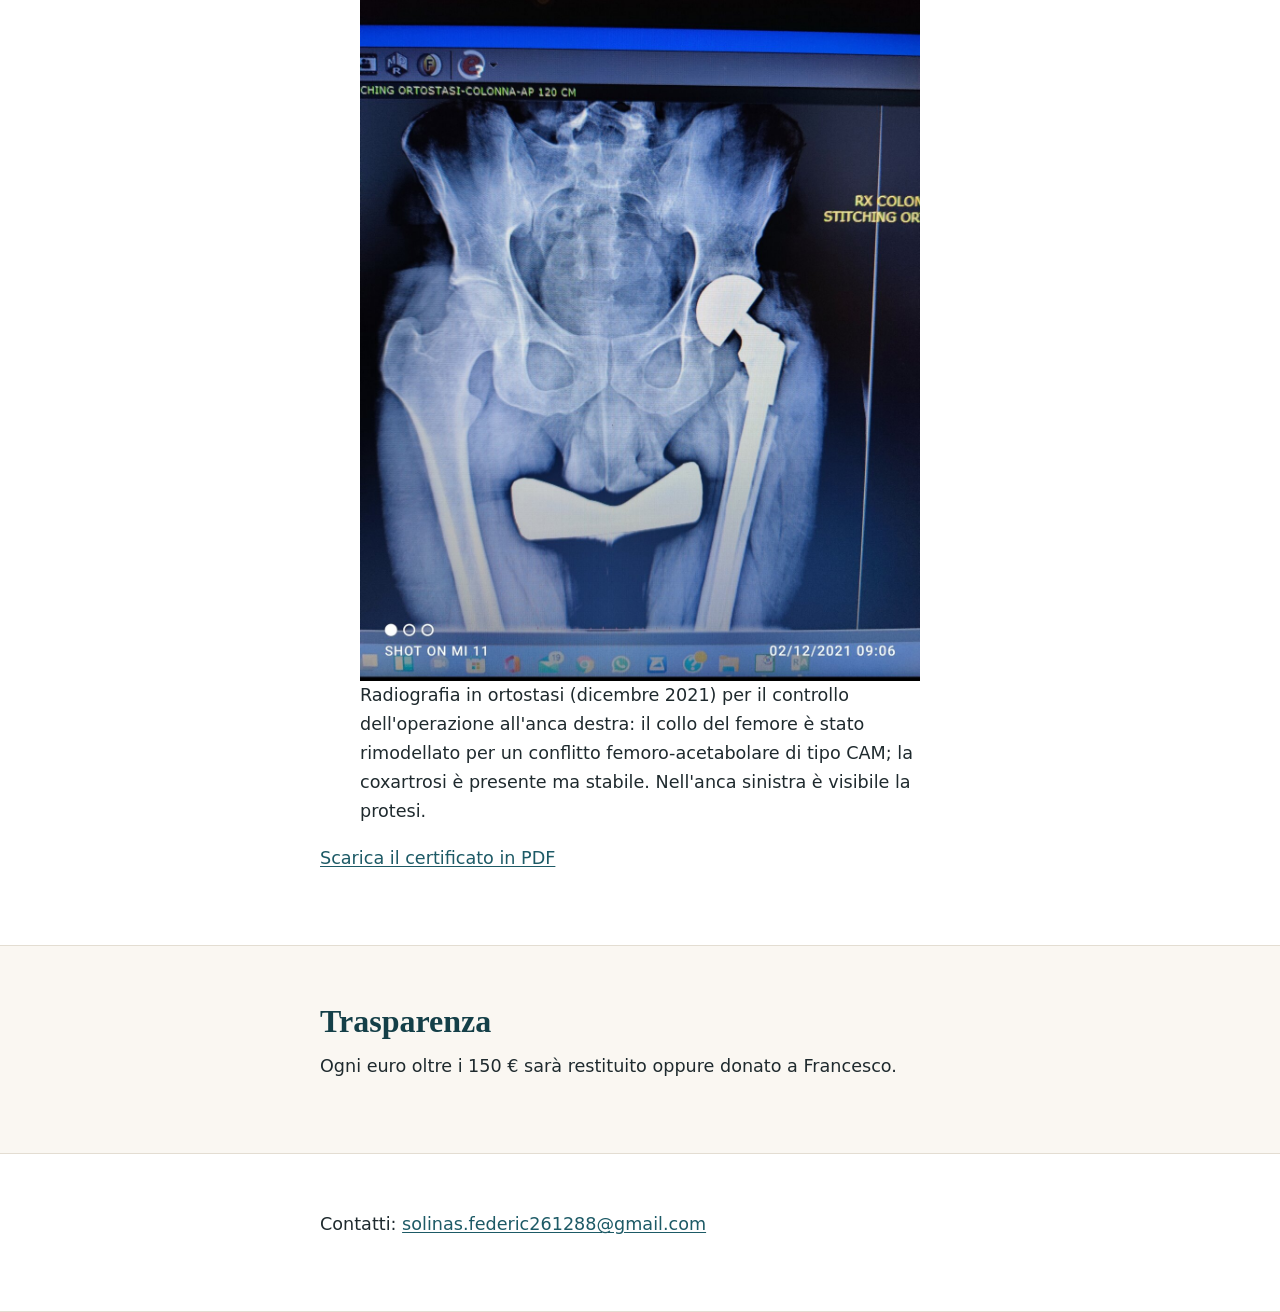
==== commit 0975609c: "Aggiungi sezione 'Il mio conto oggi' con estratto conto oscurato" ====
--- a/index.html
+++ b/index.html
@@ -81,6 +81,18 @@
       </div>
     </section>
 
+    <section id="conto" class="sezione sezione-chiara">
+      <div class="wrap stretto">
+        <h2>Il mio conto oggi</h2>
+        <figure class="documento"><img src="documenti/estratto-conto.jpg" width="1080" height="2400" alt="Il mio conto corrente oggi (dati personali oscurati)" loading="lazy" style="width:100%;max-width:400px;height:auto;display:block;margin:0 auto"></figure>
+        <p>Questo è il mio conto corrente oggi. Da quando la mia ex compagna se n'è andata, ho dovuto indebitarmi con la carta di credito per pagare affitto, casa e animali. Ho problemi motori e abito in campagna: da un mese non esco di casa, perché non ho un euro.</p>
+        <p>Ho sempre aiutato tutti, anche quando non avevo niente. So che qualcuno può non credermi, perché ci ho messo la faccia per aiutare Francesco, ma ho ogni documento che attesta la verità.</p>
+        <p>La persona che mi diceva «ti amo nel bene e nel male», proprio nel male è sparita.</p>
+        <p>Ho anche una figlia, Alice, nata da una relazione precedente: la sua mamma non è la mia ex compagna. Ho conosciuto Alice quando aveva già quattro anni e l'ho vista solo due volte; poi la mamma ha trovato un altro compagno ed è sparita. Per non far passare la bambina per i tribunali, due anni fa ho iniziato a mandarle ogni mese 600 € con un bonifico istantaneo, più della metà del mio stipendio. Finché un giorno il bonifico è tornato indietro: la mamma aveva cambiato città, conto e numero di telefono.</p>
+        <p>Non so più se aiutare sia giusto. Credevo che l'amore si vedesse nelle difficoltà. Non pretendo niente: sono contento che abbiate aiutato Francesco.</p>
+      </div>
+    </section>
+
     <section id="documenti" class="sezione sezione-chiara">
       <div class="wrap stretto">
         <h2>Documentazione medica</h2>
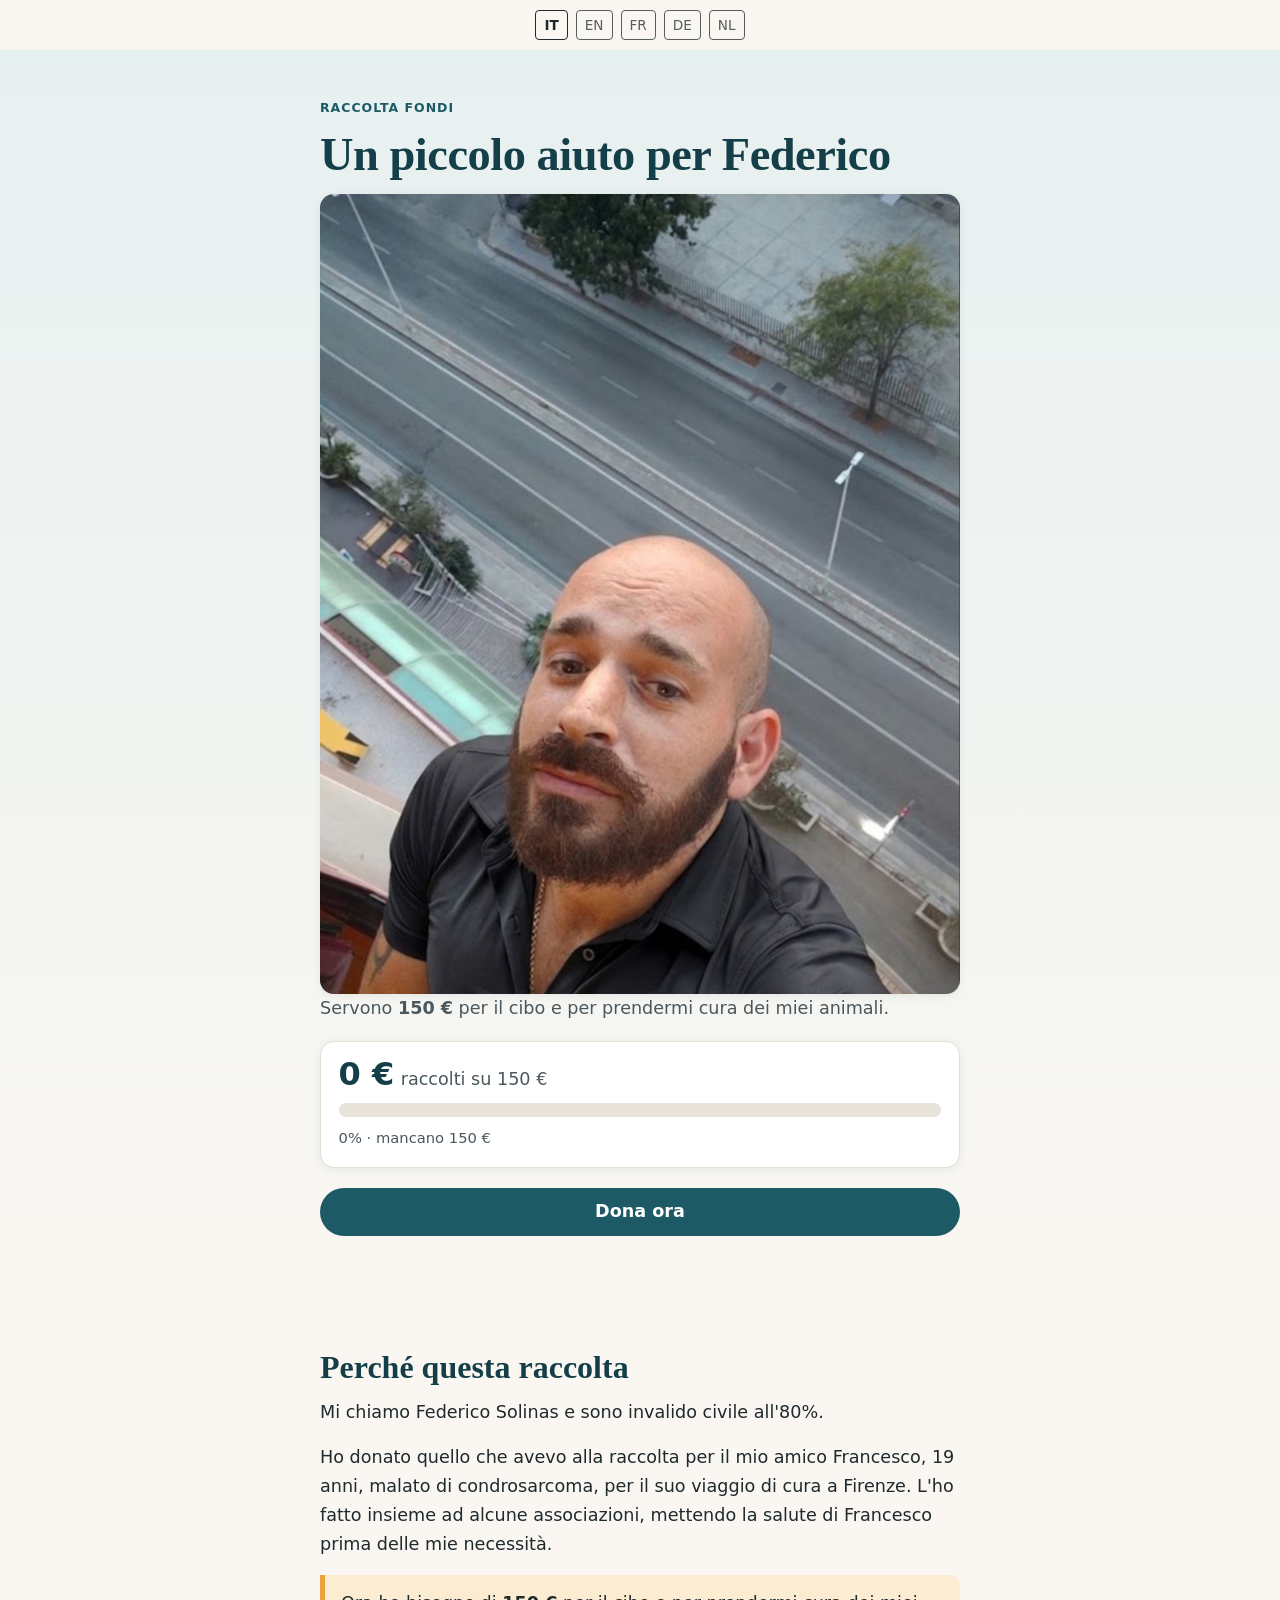
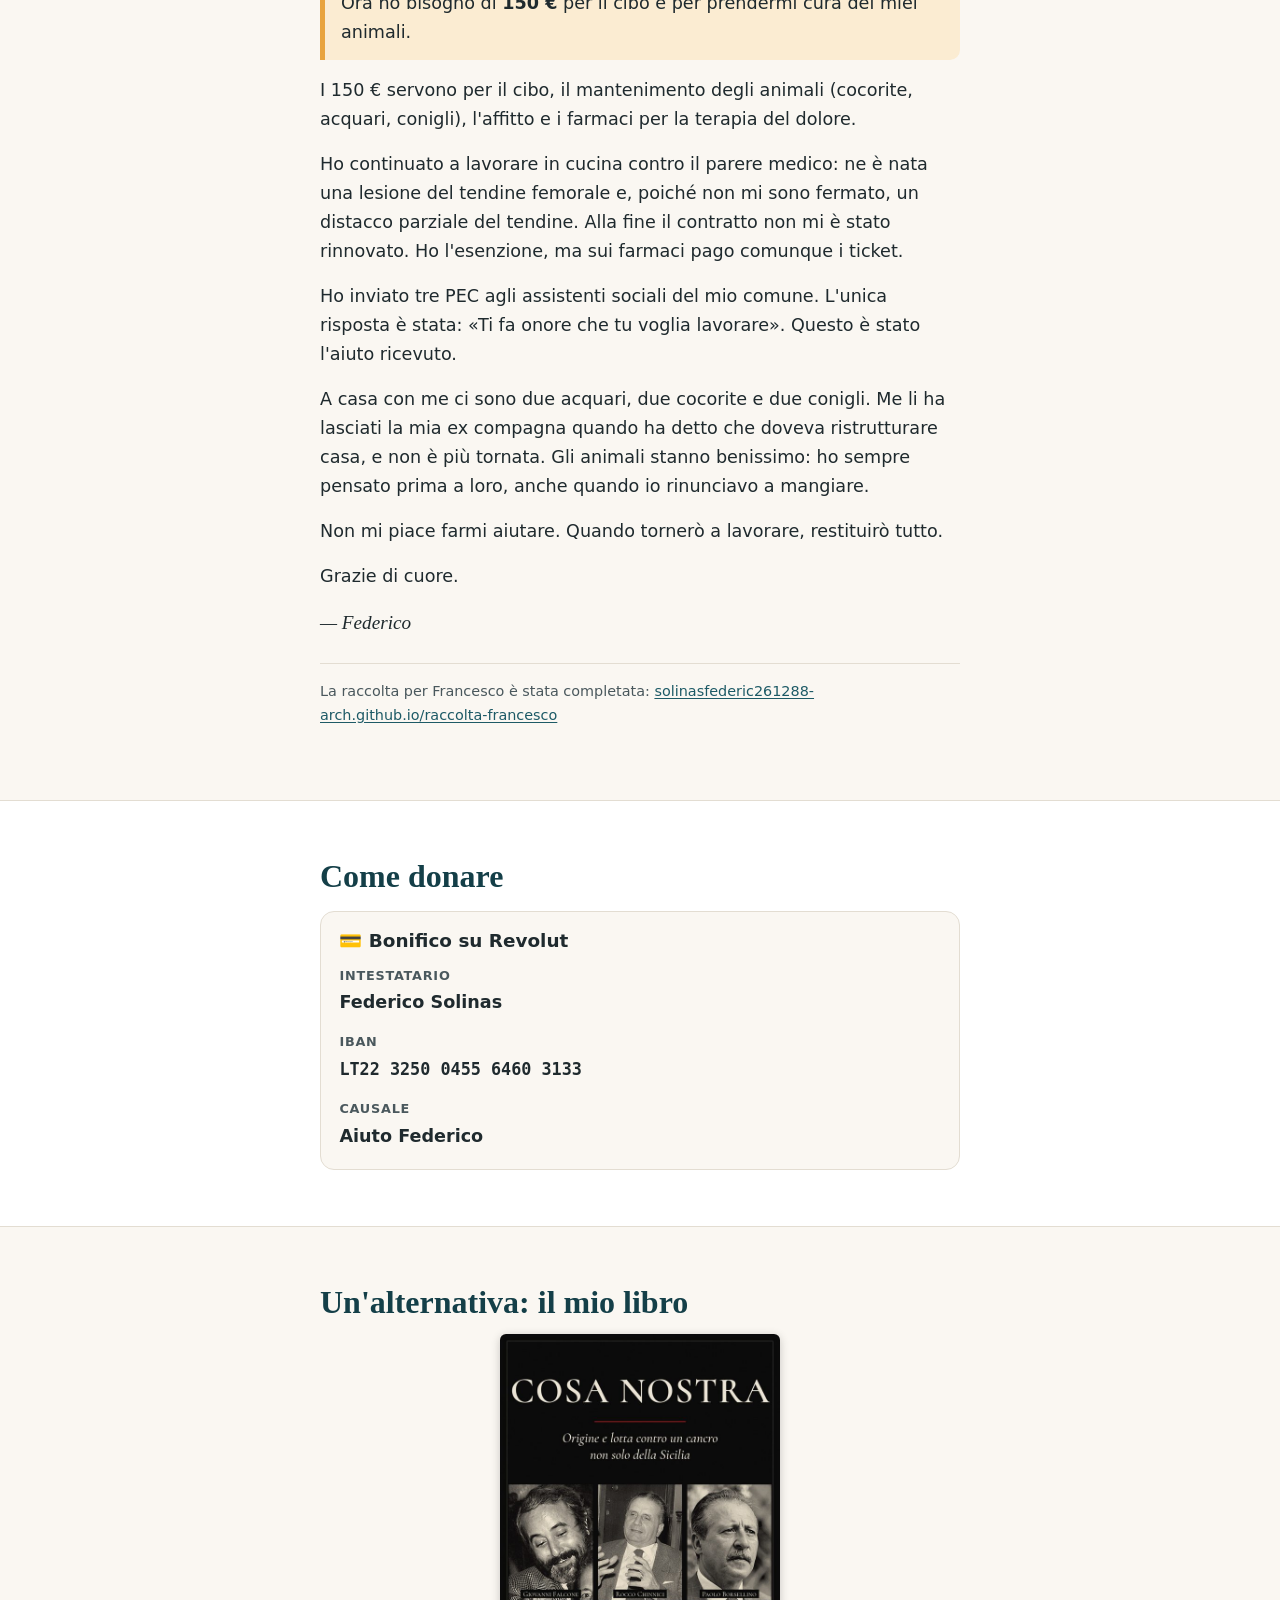
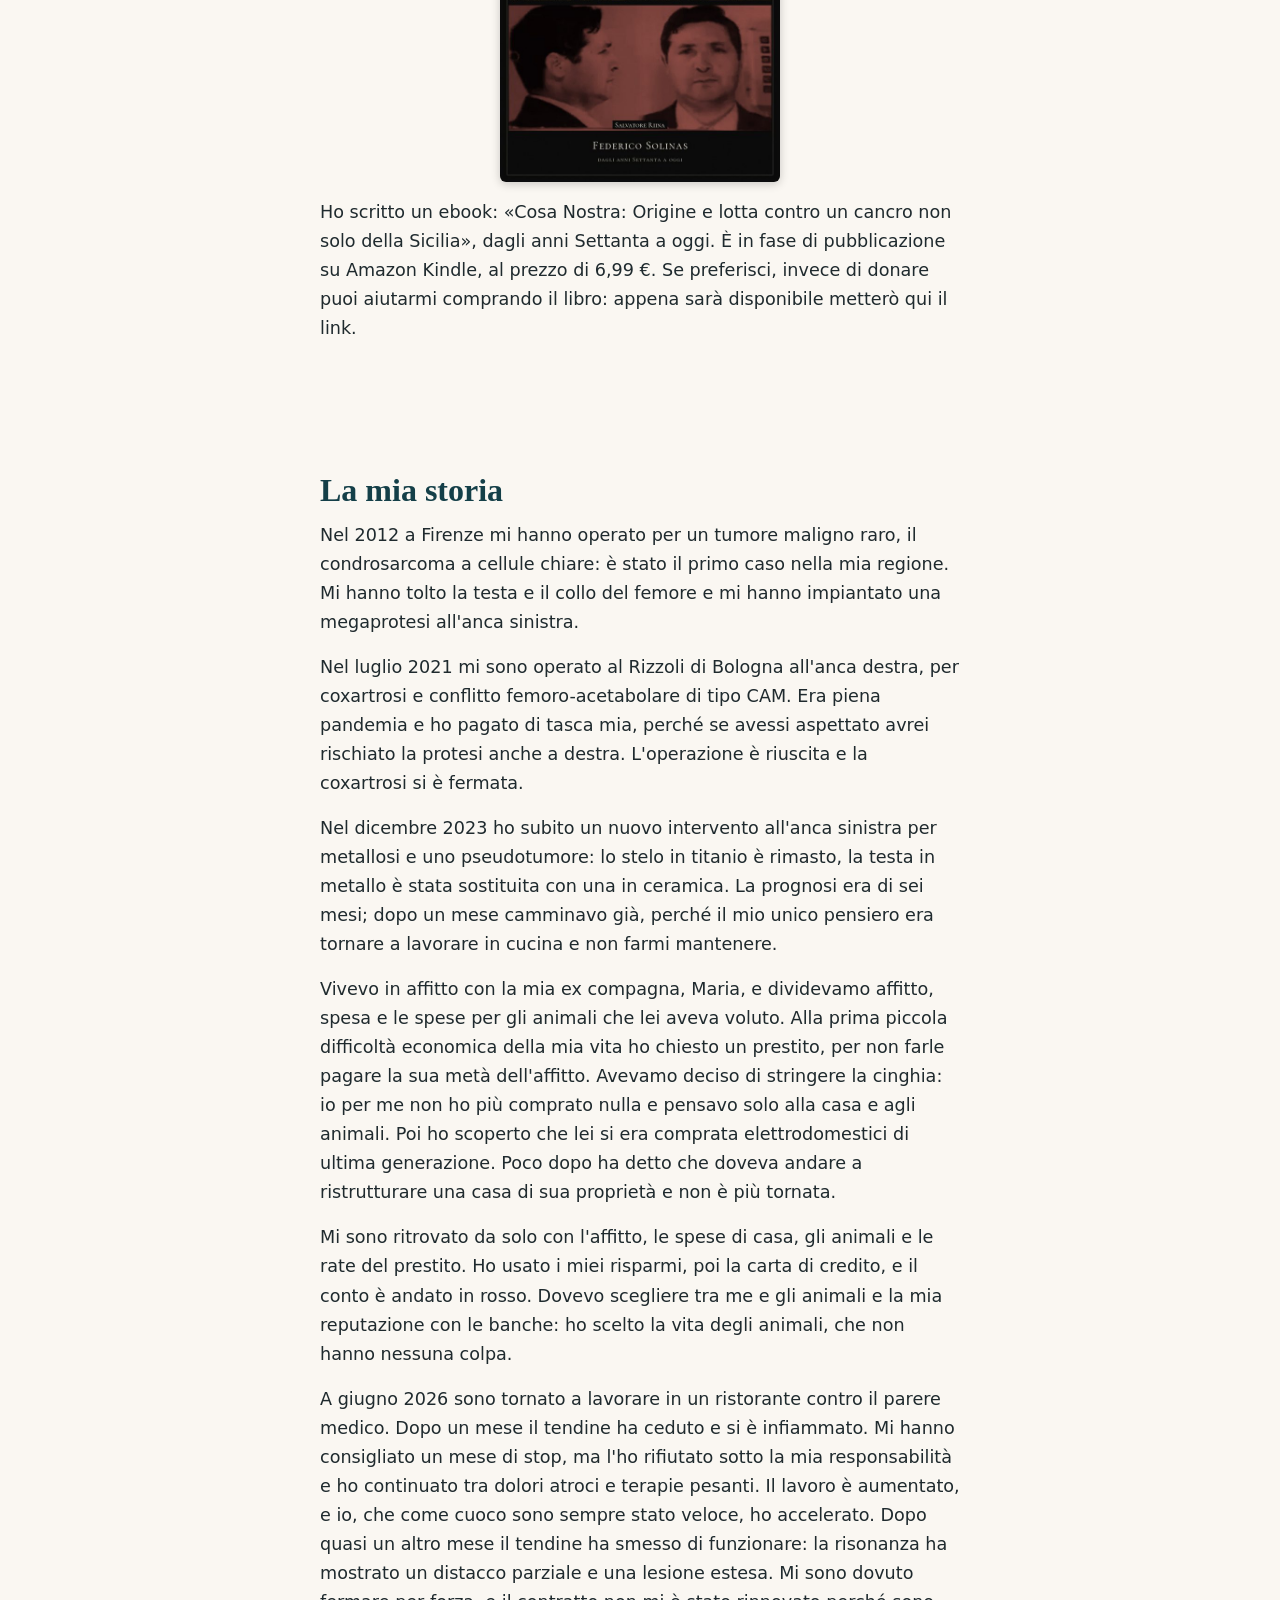
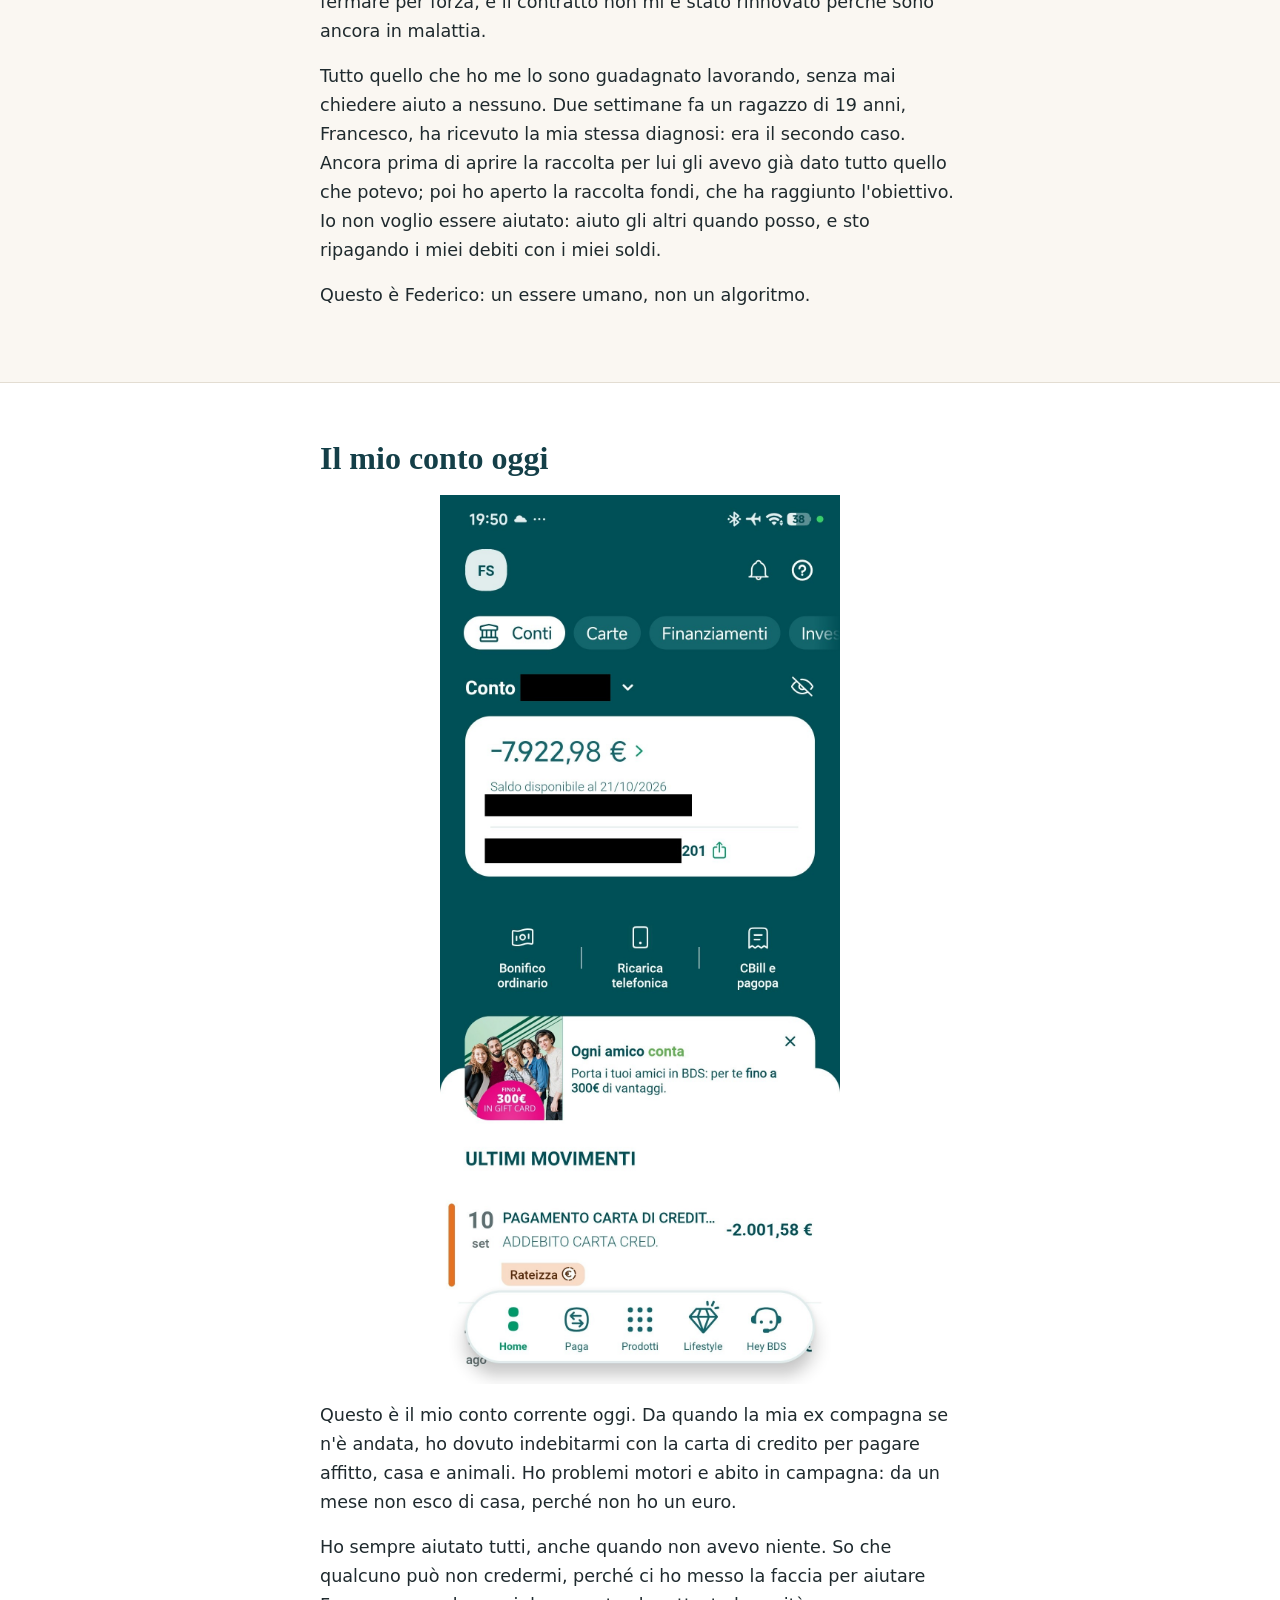
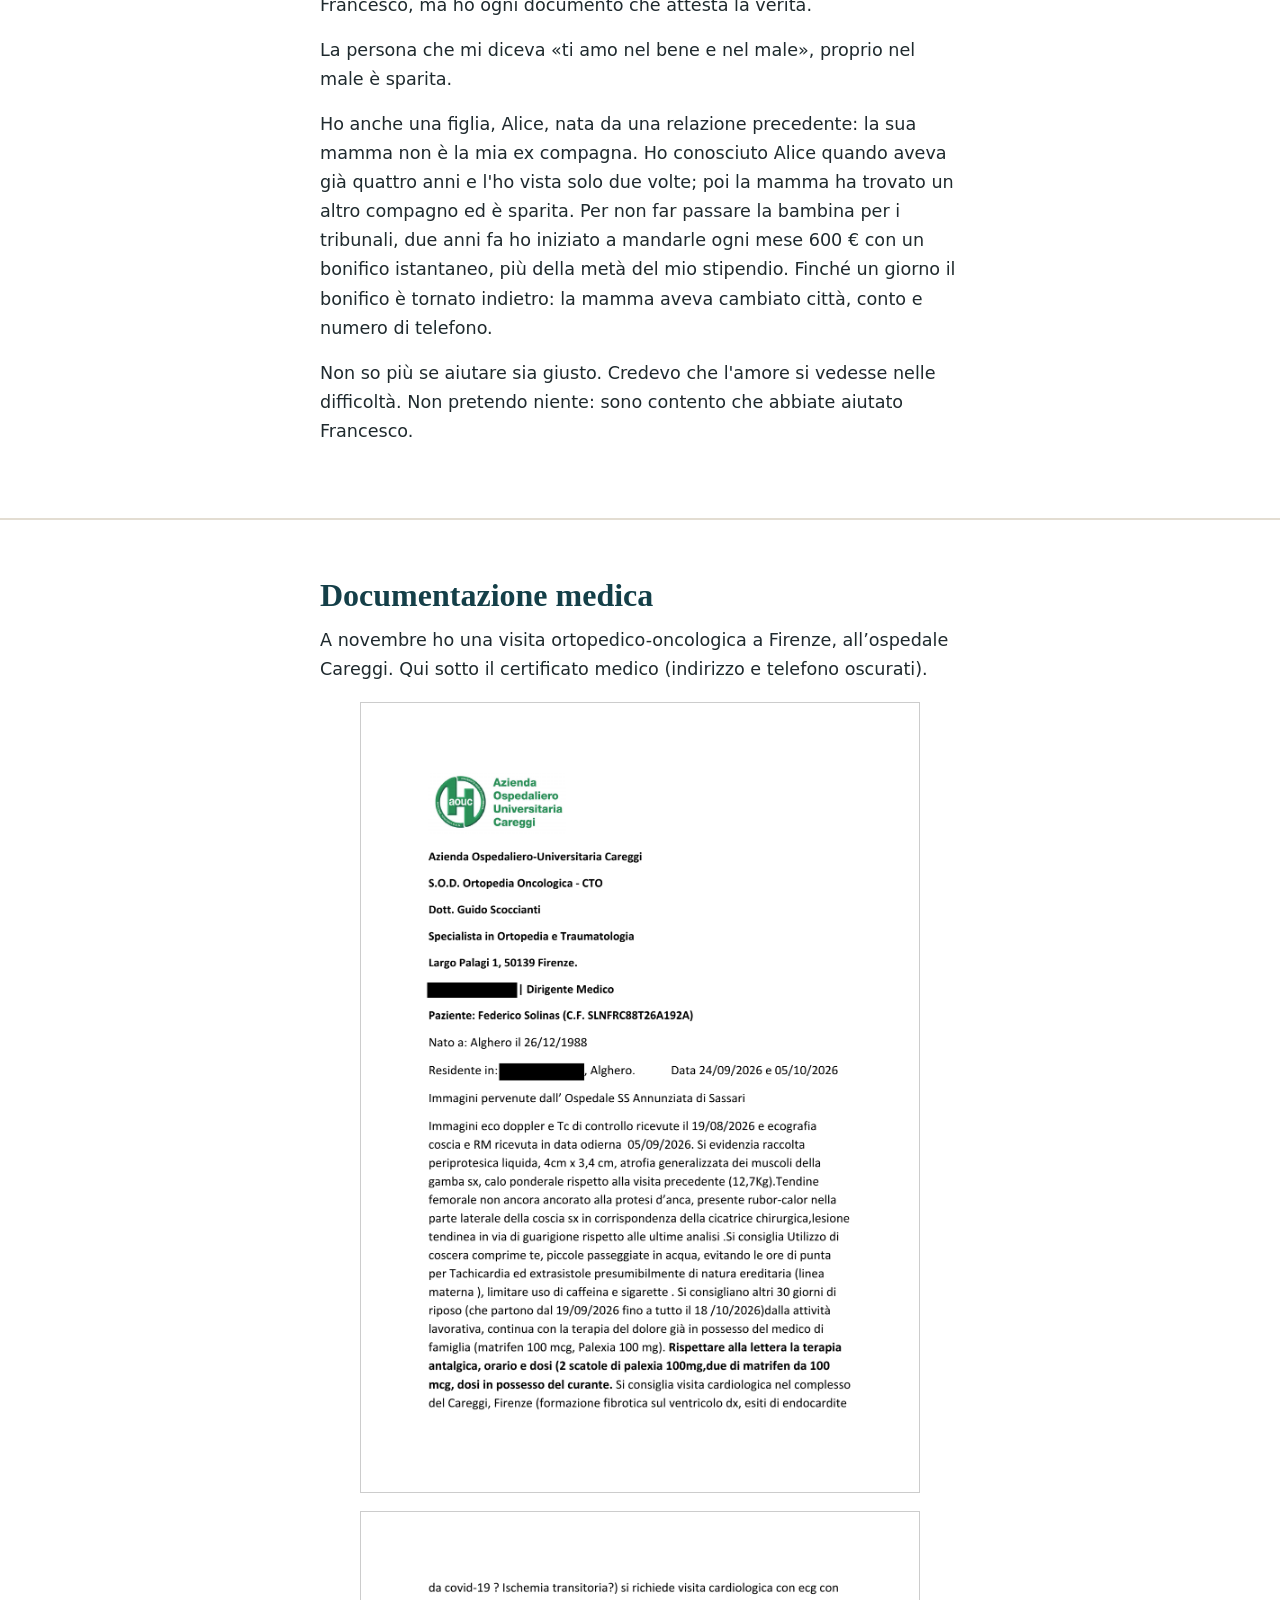
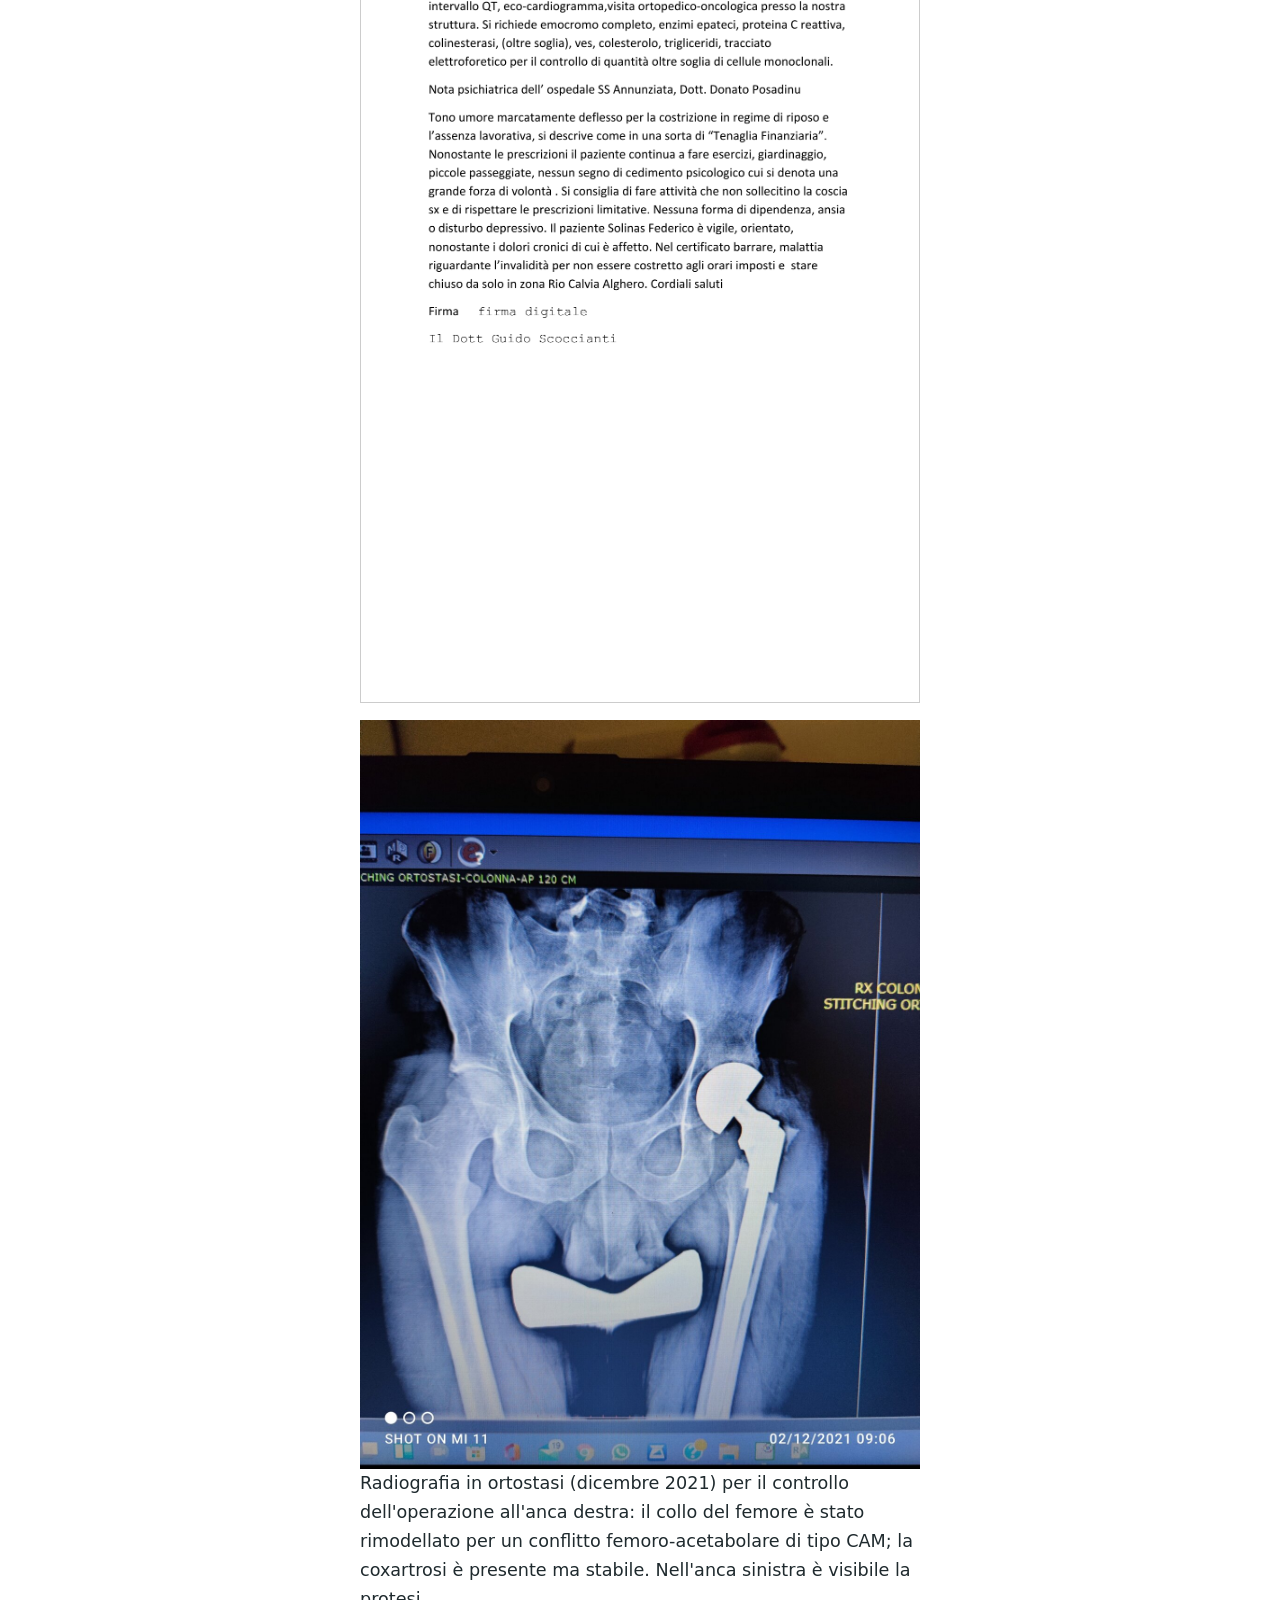
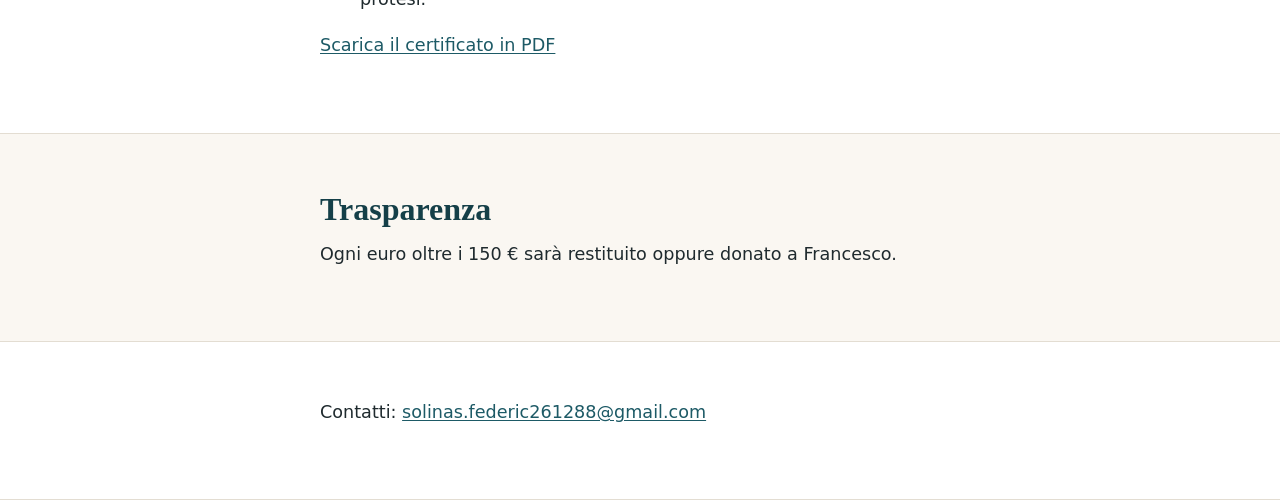
==== commit bc85d036: "Aggiunge sezione libro Cosa Nostra con copertina" ====
--- a/index.html
+++ b/index.html
@@ -67,6 +67,14 @@
       </div>
     </section>
 
+    <section id="libro" class="sezione">
+      <div class="wrap stretto">
+        <h2>Un'alternativa: il mio libro</h2>
+        <img src="documenti/copertina-cosa-nostra.jpg" alt="Copertina del libro «Cosa Nostra: Origine e lotta contro un cancro non solo della Sicilia»" width="280" loading="lazy" style="display:block;max-width:280px;width:100%;height:auto;margin:0 auto 1rem;border-radius:6px;box-shadow:0 2px 10px rgba(0,0,0,.2)">
+        <p>Ho scritto un ebook: «Cosa Nostra: Origine e lotta contro un cancro non solo della Sicilia», dagli anni Settanta a oggi. È in fase di pubblicazione su Amazon Kindle, al prezzo di 6,99 €. Se preferisci, invece di donare puoi aiutarmi comprando il libro: appena sarà disponibile metterò qui il link.</p>
+      </div>
+    </section>
+
     <section id="mia-storia" class="sezione">
       <div class="wrap stretto">
         <h2>La mia storia</h2>
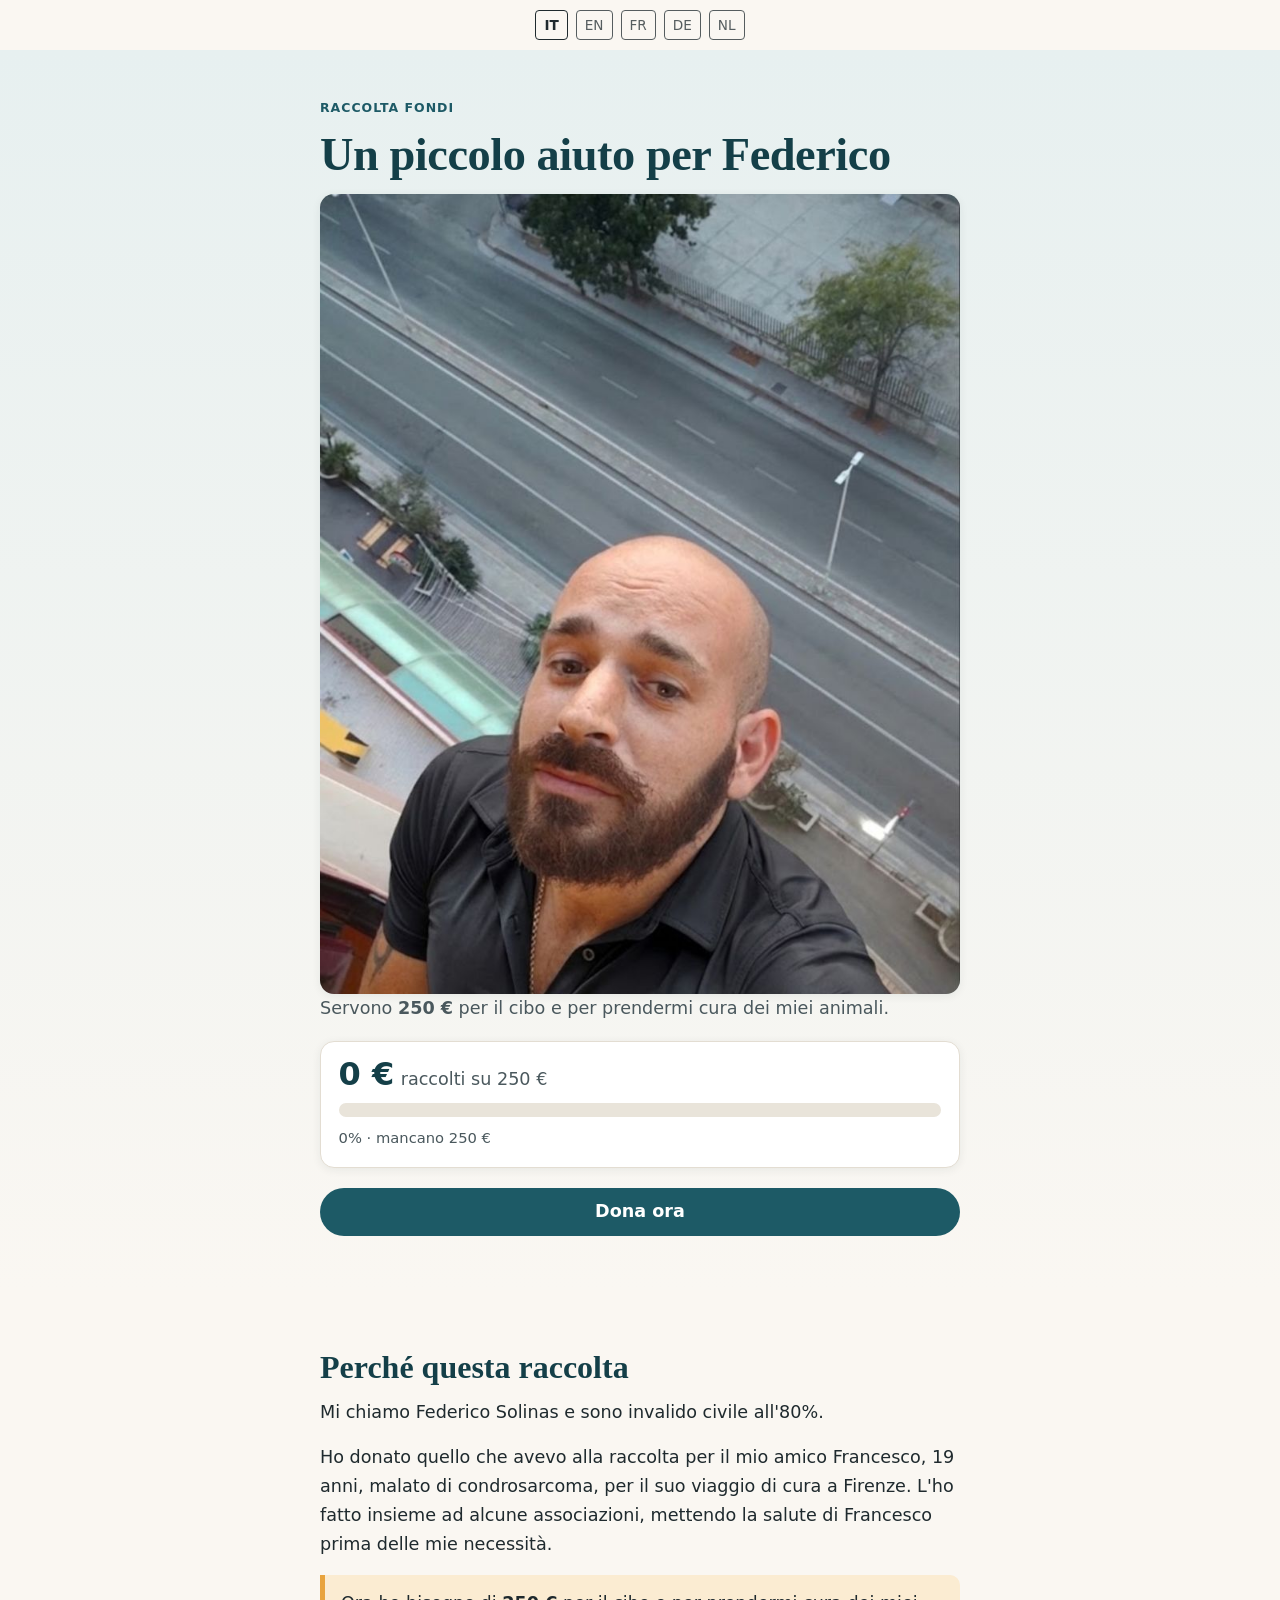
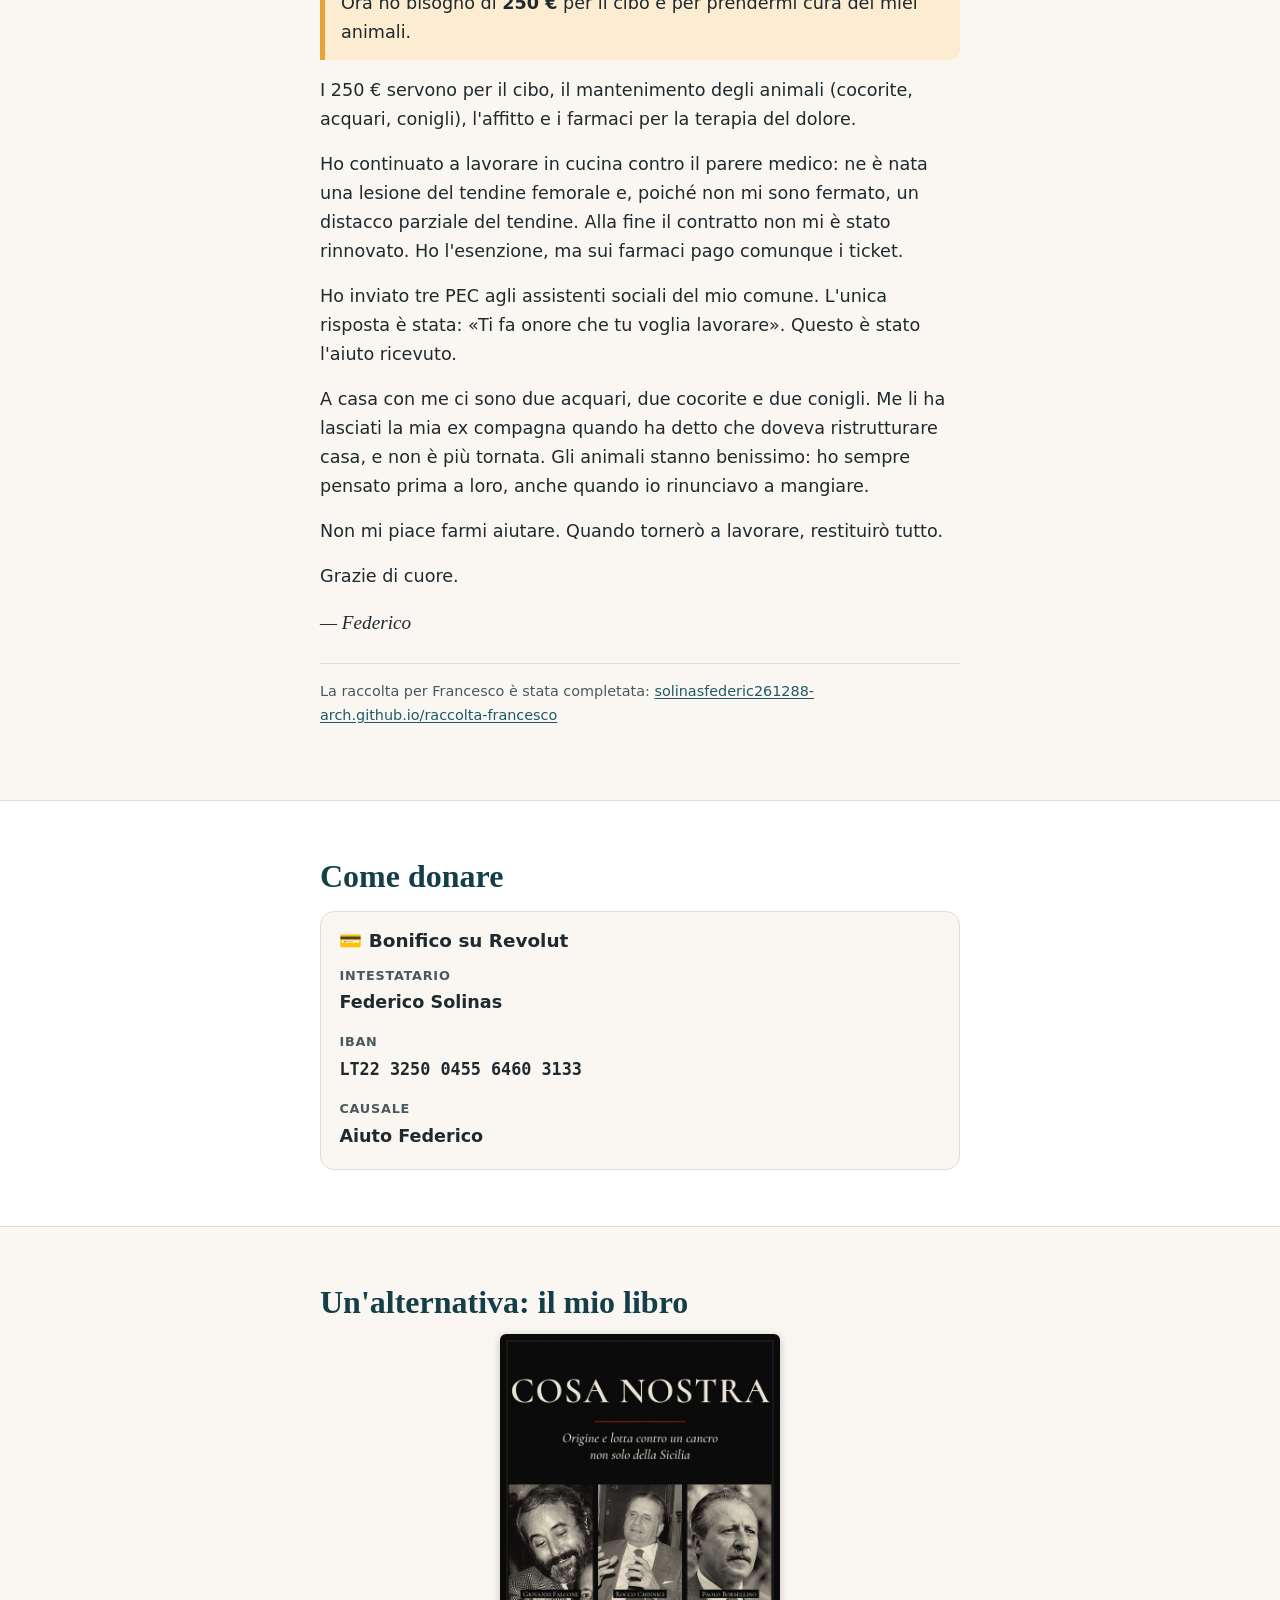
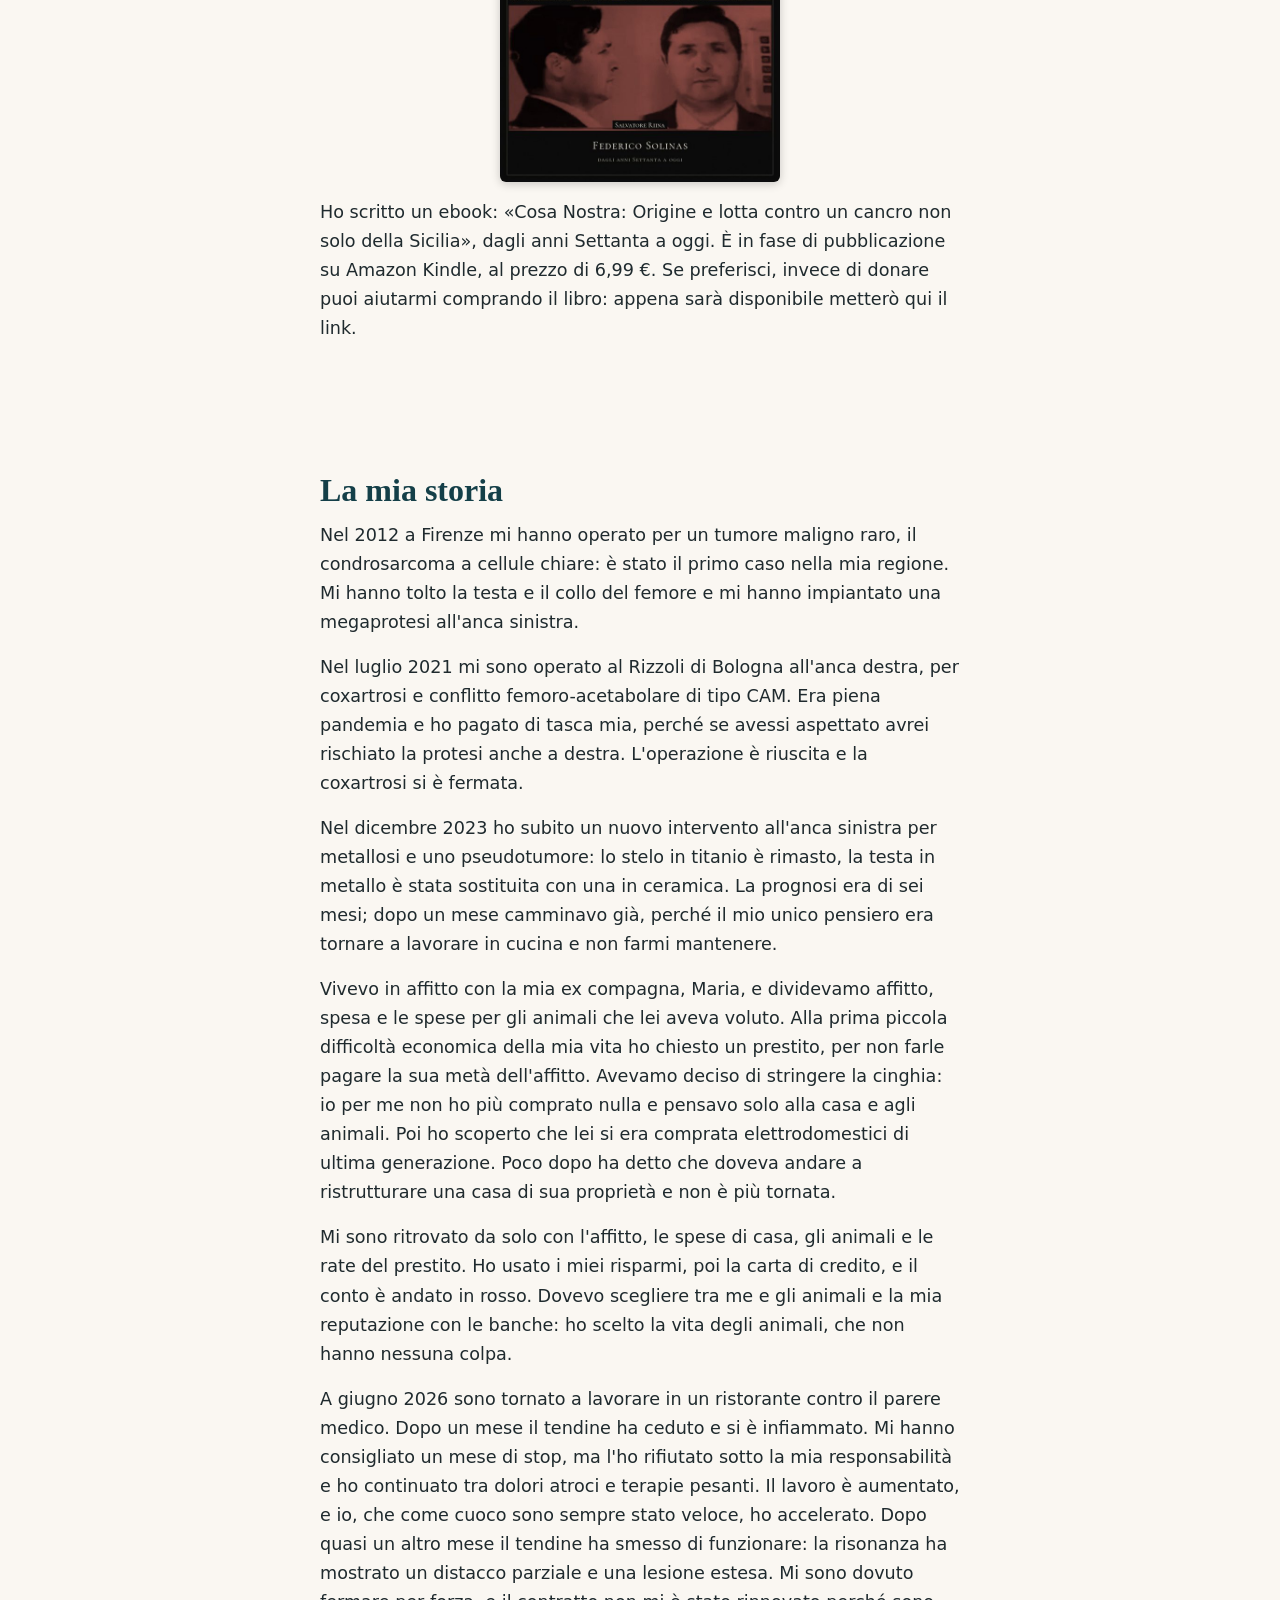
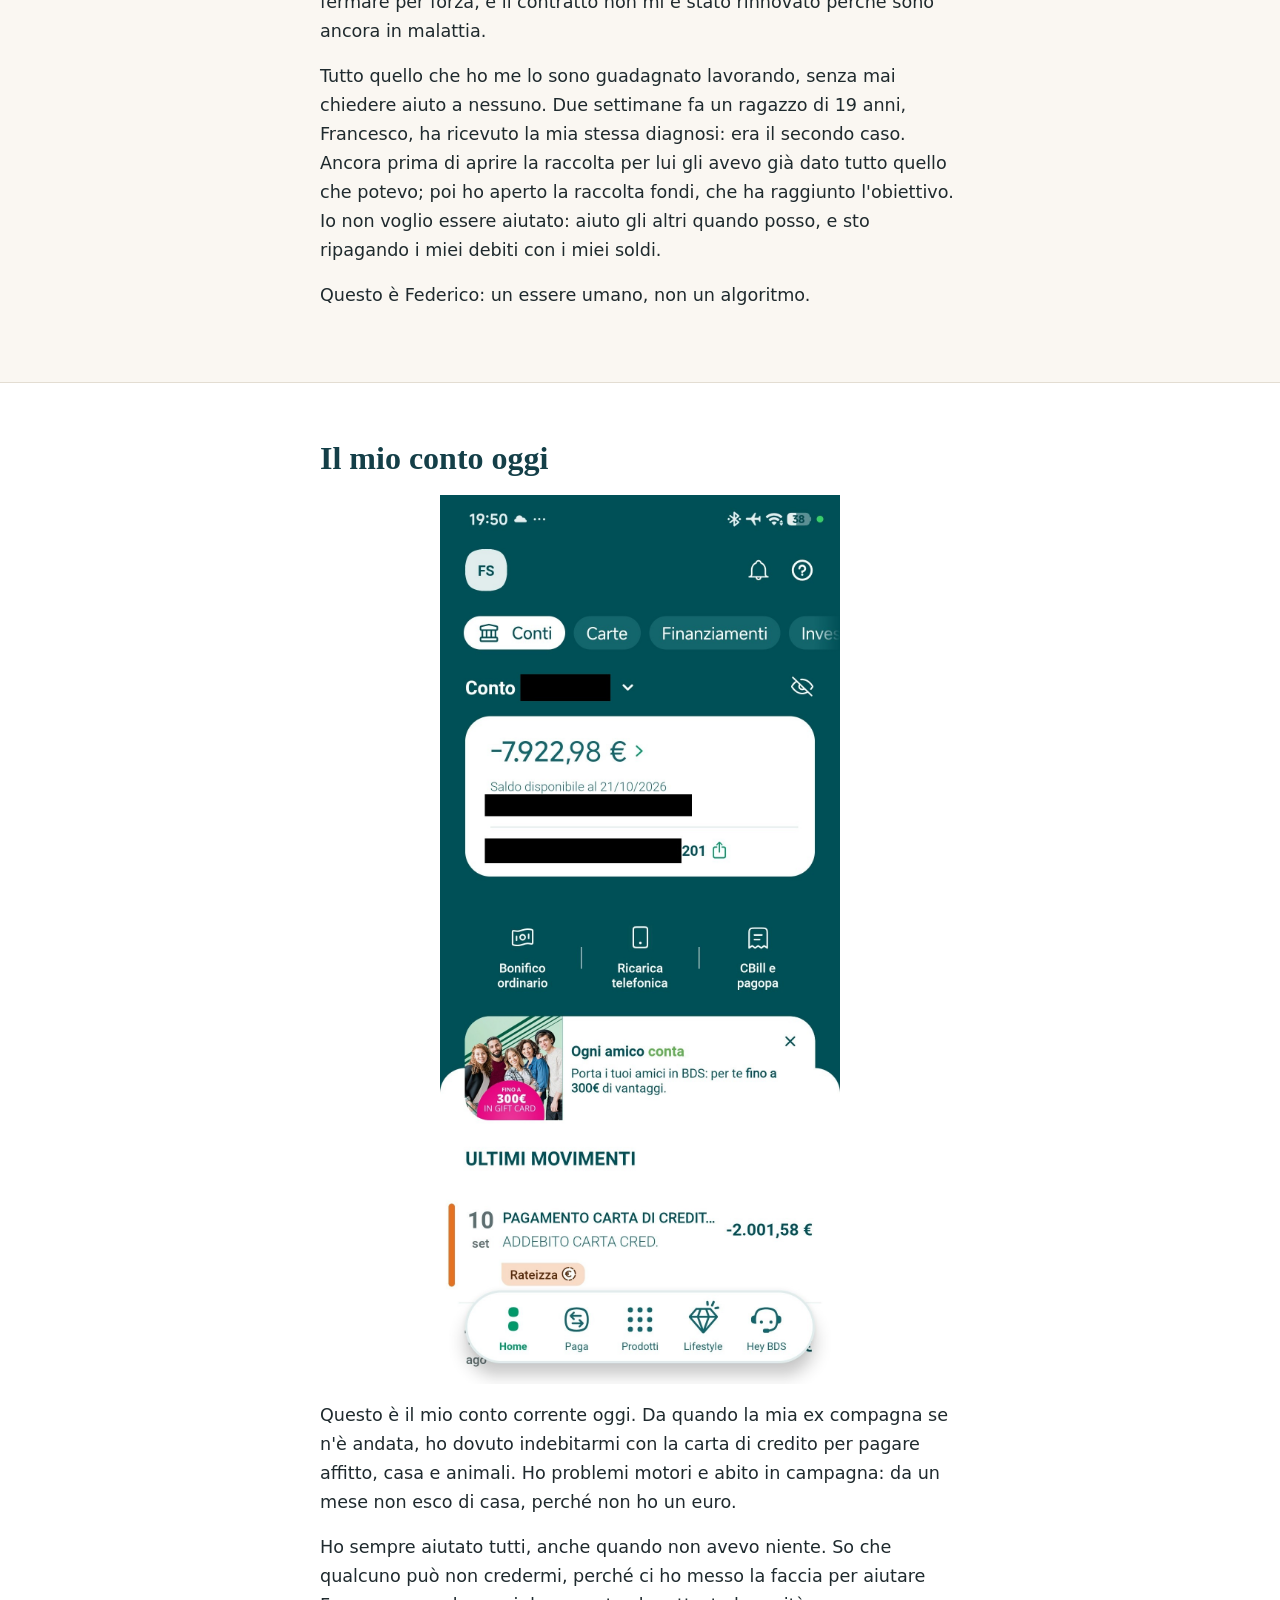
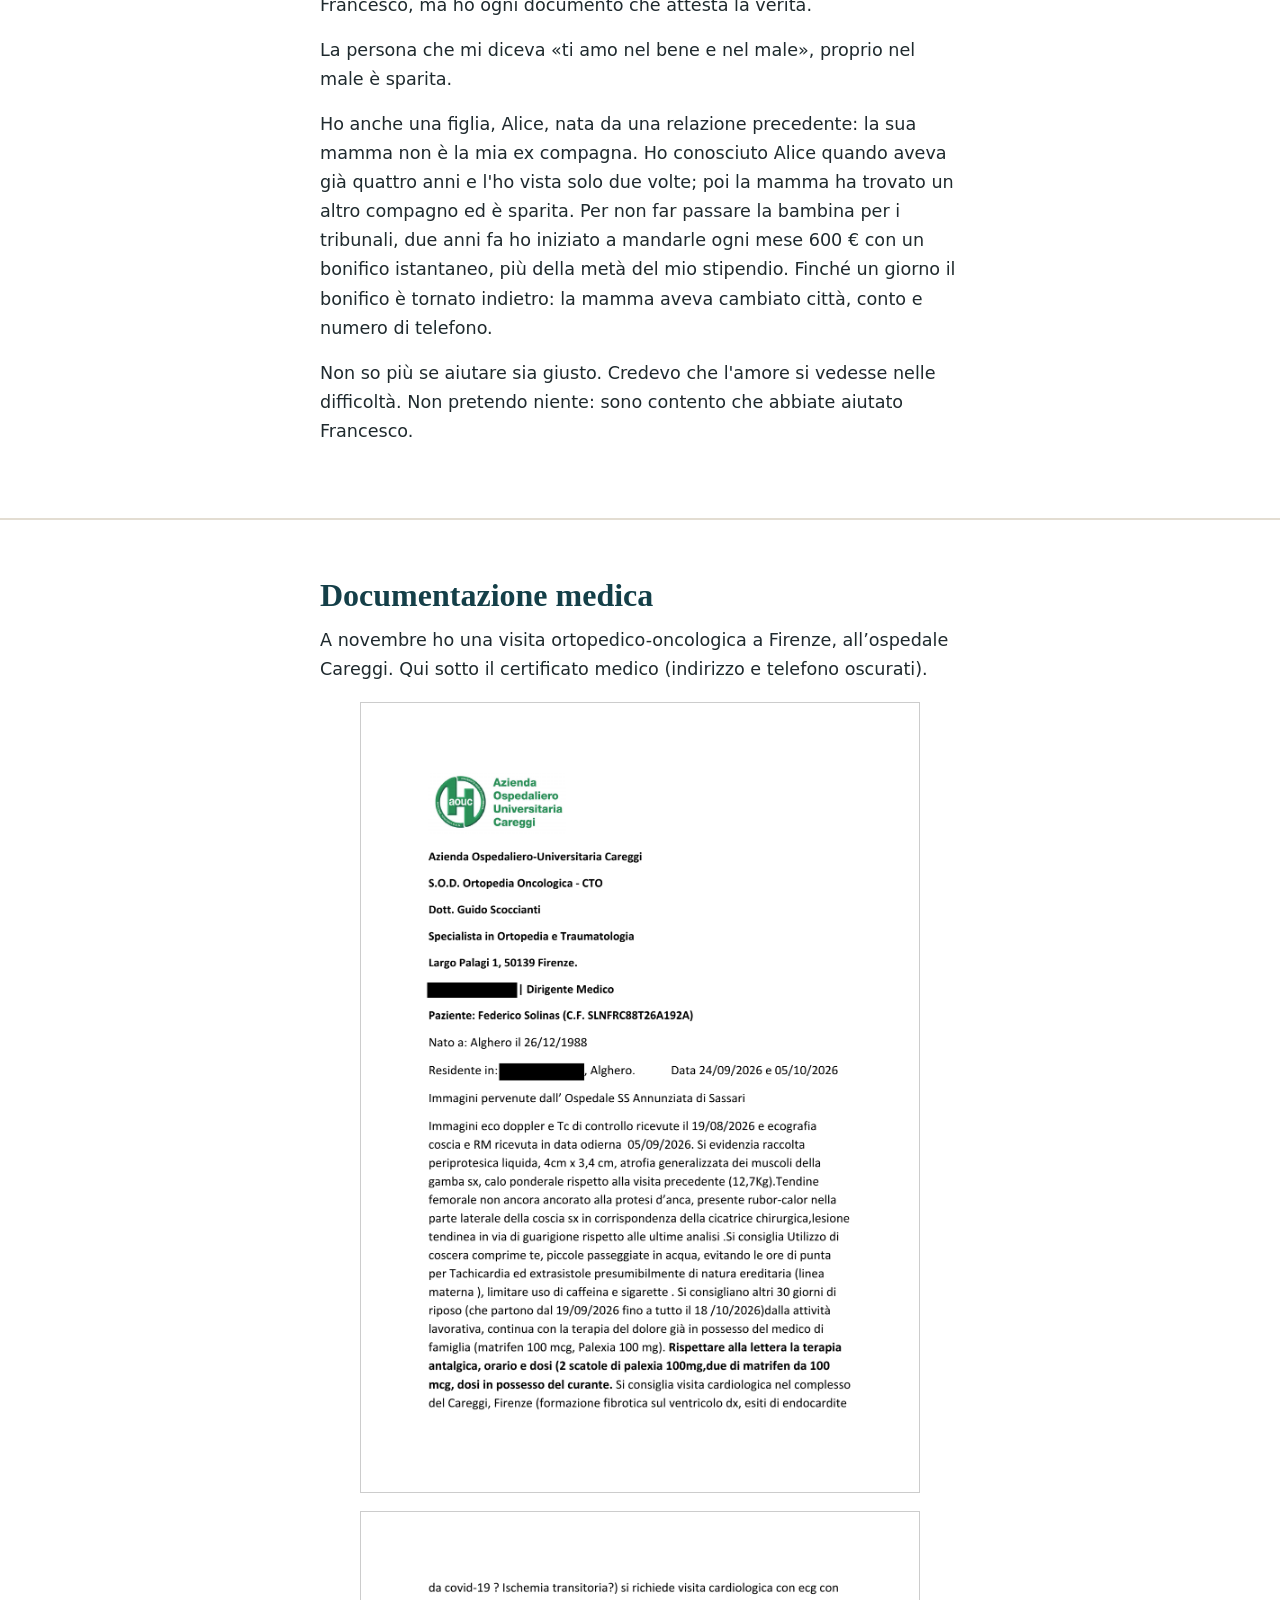
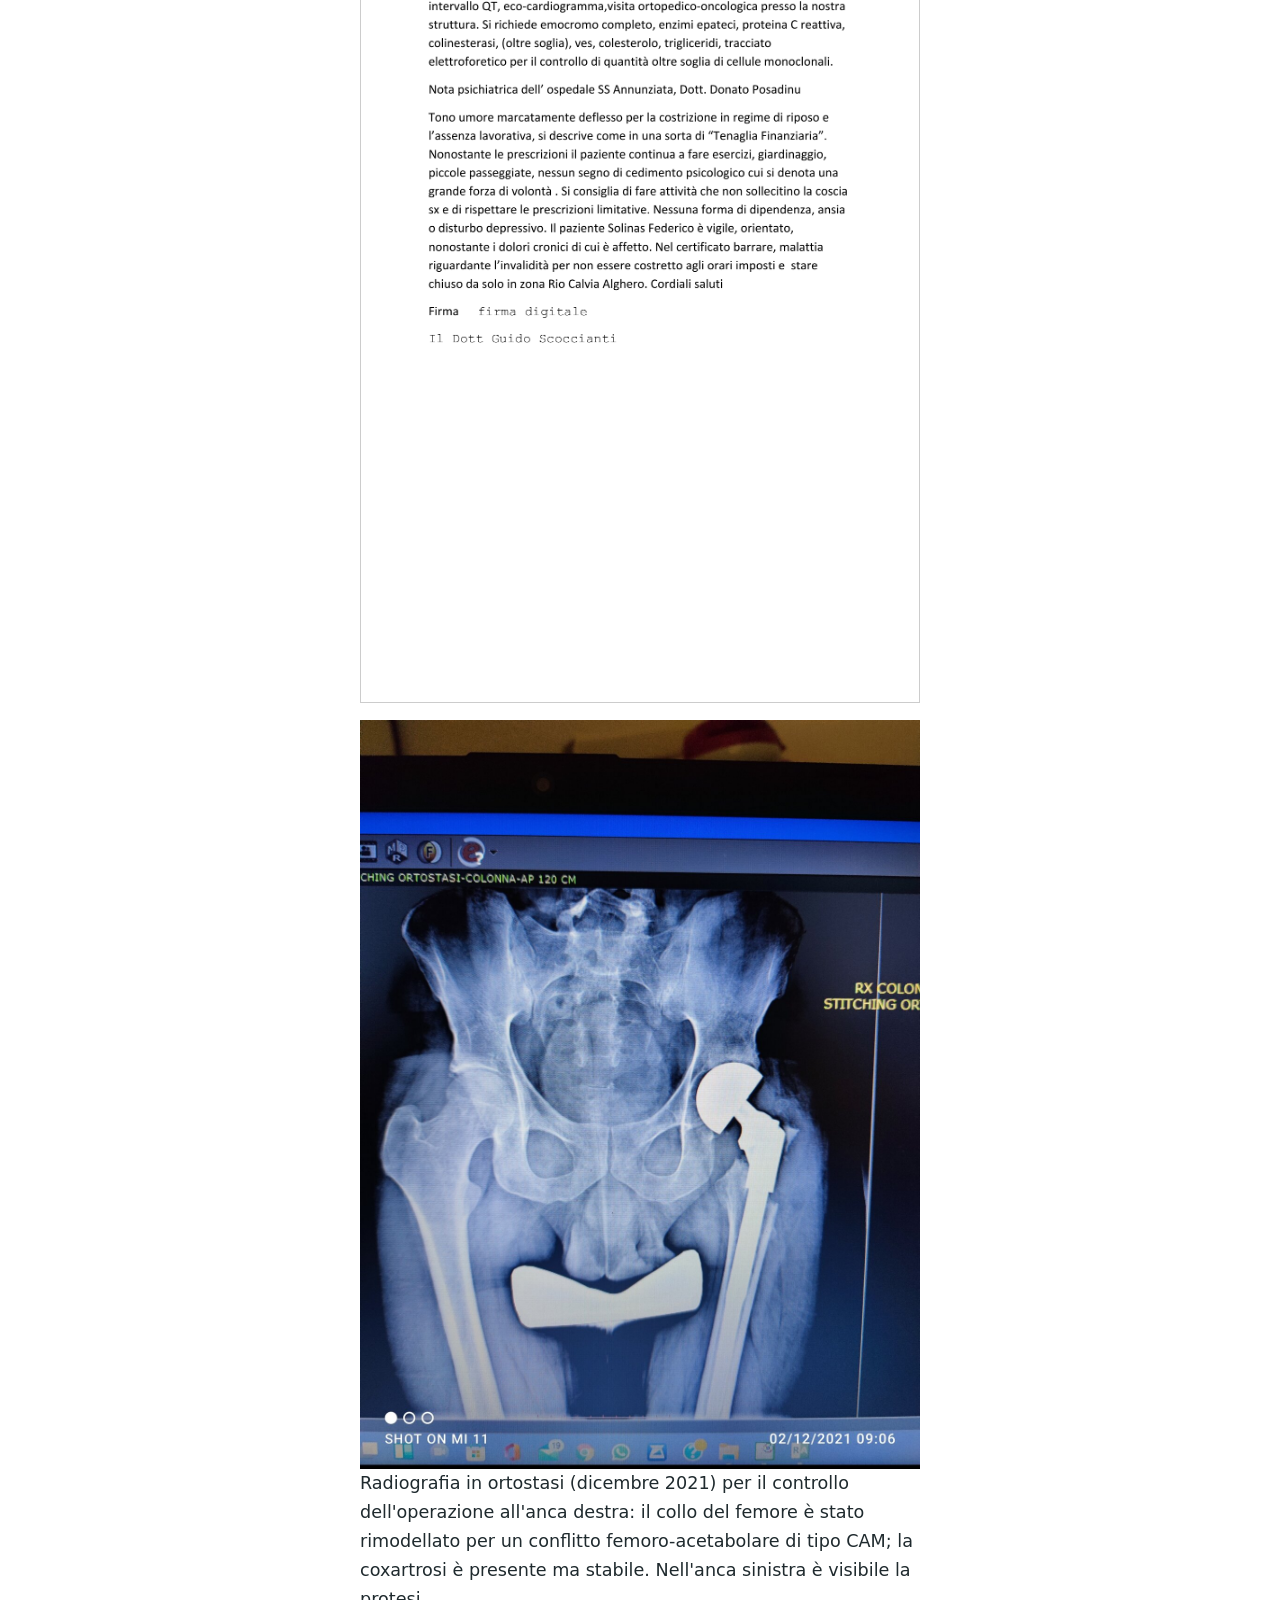
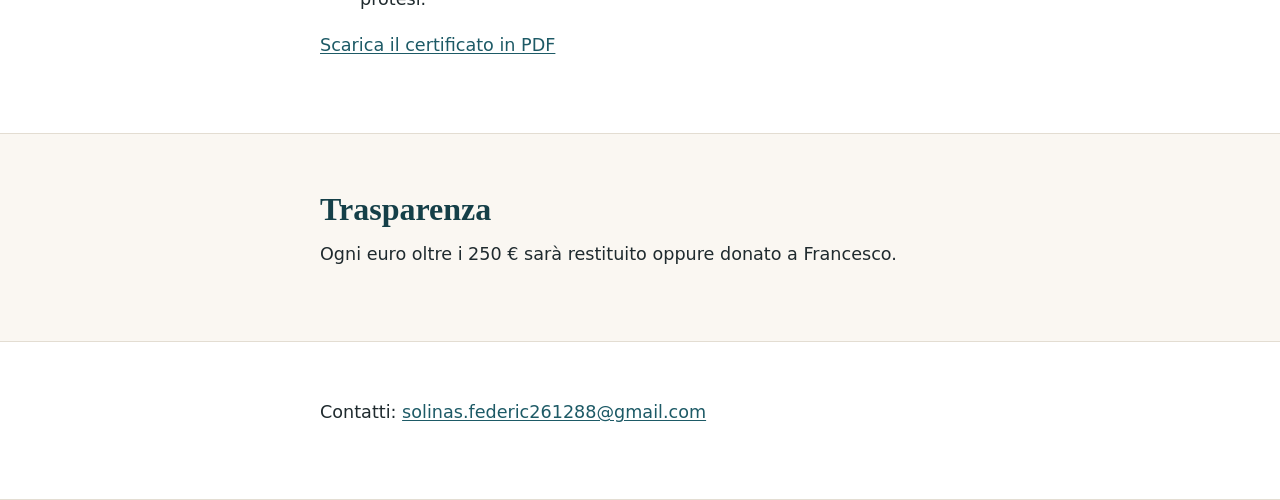
==== commit 73c24be3: "Raise goal to 250 €" ====
--- a/index.html
+++ b/index.html
@@ -5,7 +5,7 @@
   <meta name="viewport" content="width=device-width, initial-scale=1">
   <meta name="referrer" content="no-referrer">
   <title>Un piccolo aiuto per Federico</title>
-  <meta name="description" content="Federico ha bisogno di 150 € per il cibo e per prendersi cura dei suoi animali.">
+  <meta name="description" content="Federico ha bisogno di 250 € per il cibo e per prendersi cura dei suoi animali.">
   <meta name="theme-color" content="#1d5a66">
   <link rel="stylesheet" href="styles.css">
 </head>
@@ -18,16 +18,16 @@
       <figure class="foto">
         <img src="images/federico.jpg" width="800" height="1024" alt="Federico Solinas" fetchpriority="high">
       </figure>
-      <p class="lead">Servono <strong>150&nbsp;€</strong> per il cibo e per prendermi cura dei miei animali.</p>
+      <p class="lead">Servono <strong>250&nbsp;€</strong> per il cibo e per prendermi cura dei miei animali.</p>
       <div class="progresso">
         <p class="prog-cifre">
           <span class="prog-raccolto">0 €</span>
-          <span class="prog-obiettivo">raccolti su 150 €</span>
+          <span class="prog-obiettivo">raccolti su 250 €</span>
         </p>
-        <div class="barra" role="progressbar" aria-valuemin="0" aria-valuemax="150" aria-valuenow="0" aria-label="Euro raccolti">
+        <div class="barra" role="progressbar" aria-valuemin="0" aria-valuemax="250" aria-valuenow="0" aria-label="Euro raccolti">
           <div class="barra-riempimento" style="width:0%"></div>
         </div>
-        <p class="prog-nota">0% · mancano 150 €</p>
+        <p class="prog-nota">0% · mancano 250 €</p>
       </div>
       <div class="cta">
         <a class="btn btn-primario" href="#dona">Dona ora</a>
@@ -41,8 +41,8 @@
         <h2>Perché questa raccolta</h2>
         <p>Mi chiamo Federico Solinas e sono invalido civile all'80%.</p>
         <p>Ho donato quello che avevo alla raccolta per il mio amico Francesco, 19 anni, malato di condrosarcoma, per il suo viaggio di cura a Firenze. L'ho fatto insieme ad alcune associazioni, mettendo la salute di Francesco prima delle mie necessità.</p>
-        <p class="evidenza">Ora ho bisogno di <strong>150&nbsp;€</strong> per il cibo e per prendermi cura dei miei animali.</p>
-        <p>I 150&nbsp;€ servono per il cibo, il mantenimento degli animali (cocorite, acquari, conigli), l'affitto e i farmaci per la terapia del dolore.</p>
+        <p class="evidenza">Ora ho bisogno di <strong>250&nbsp;€</strong> per il cibo e per prendermi cura dei miei animali.</p>
+        <p>I 250&nbsp;€ servono per il cibo, il mantenimento degli animali (cocorite, acquari, conigli), l'affitto e i farmaci per la terapia del dolore.</p>
         <p>Ho continuato a lavorare in cucina contro il parere medico: ne è nata una lesione del tendine femorale e, poiché non mi sono fermato, un distacco parziale del tendine. Alla fine il contratto non mi è stato rinnovato. Ho l'esenzione, ma sui farmaci pago comunque i ticket.</p>
         <p>Ho inviato tre PEC agli assistenti sociali del mio comune. L'unica risposta è stata: «Ti fa onore che tu voglia lavorare». Questo è stato l'aiuto ricevuto.</p>
         <p>A casa con me ci sono due acquari, due cocorite e due conigli. Me li ha lasciati la mia ex compagna quando ha detto che doveva ristrutturare casa, e non è più tornata. Gli animali stanno benissimo: ho sempre pensato prima a loro, anche quando io rinunciavo a mangiare.</p>
@@ -115,7 +115,7 @@
     <section id="trasparenza" class="sezione">
       <div class="wrap stretto">
         <h2>Trasparenza</h2>
-        <p>Ogni euro oltre i 150&nbsp;€ sarà restituito oppure donato a Francesco.</p>
+        <p>Ogni euro oltre i 250&nbsp;€ sarà restituito oppure donato a Francesco.</p>
       </div>
     </section>
   </main>
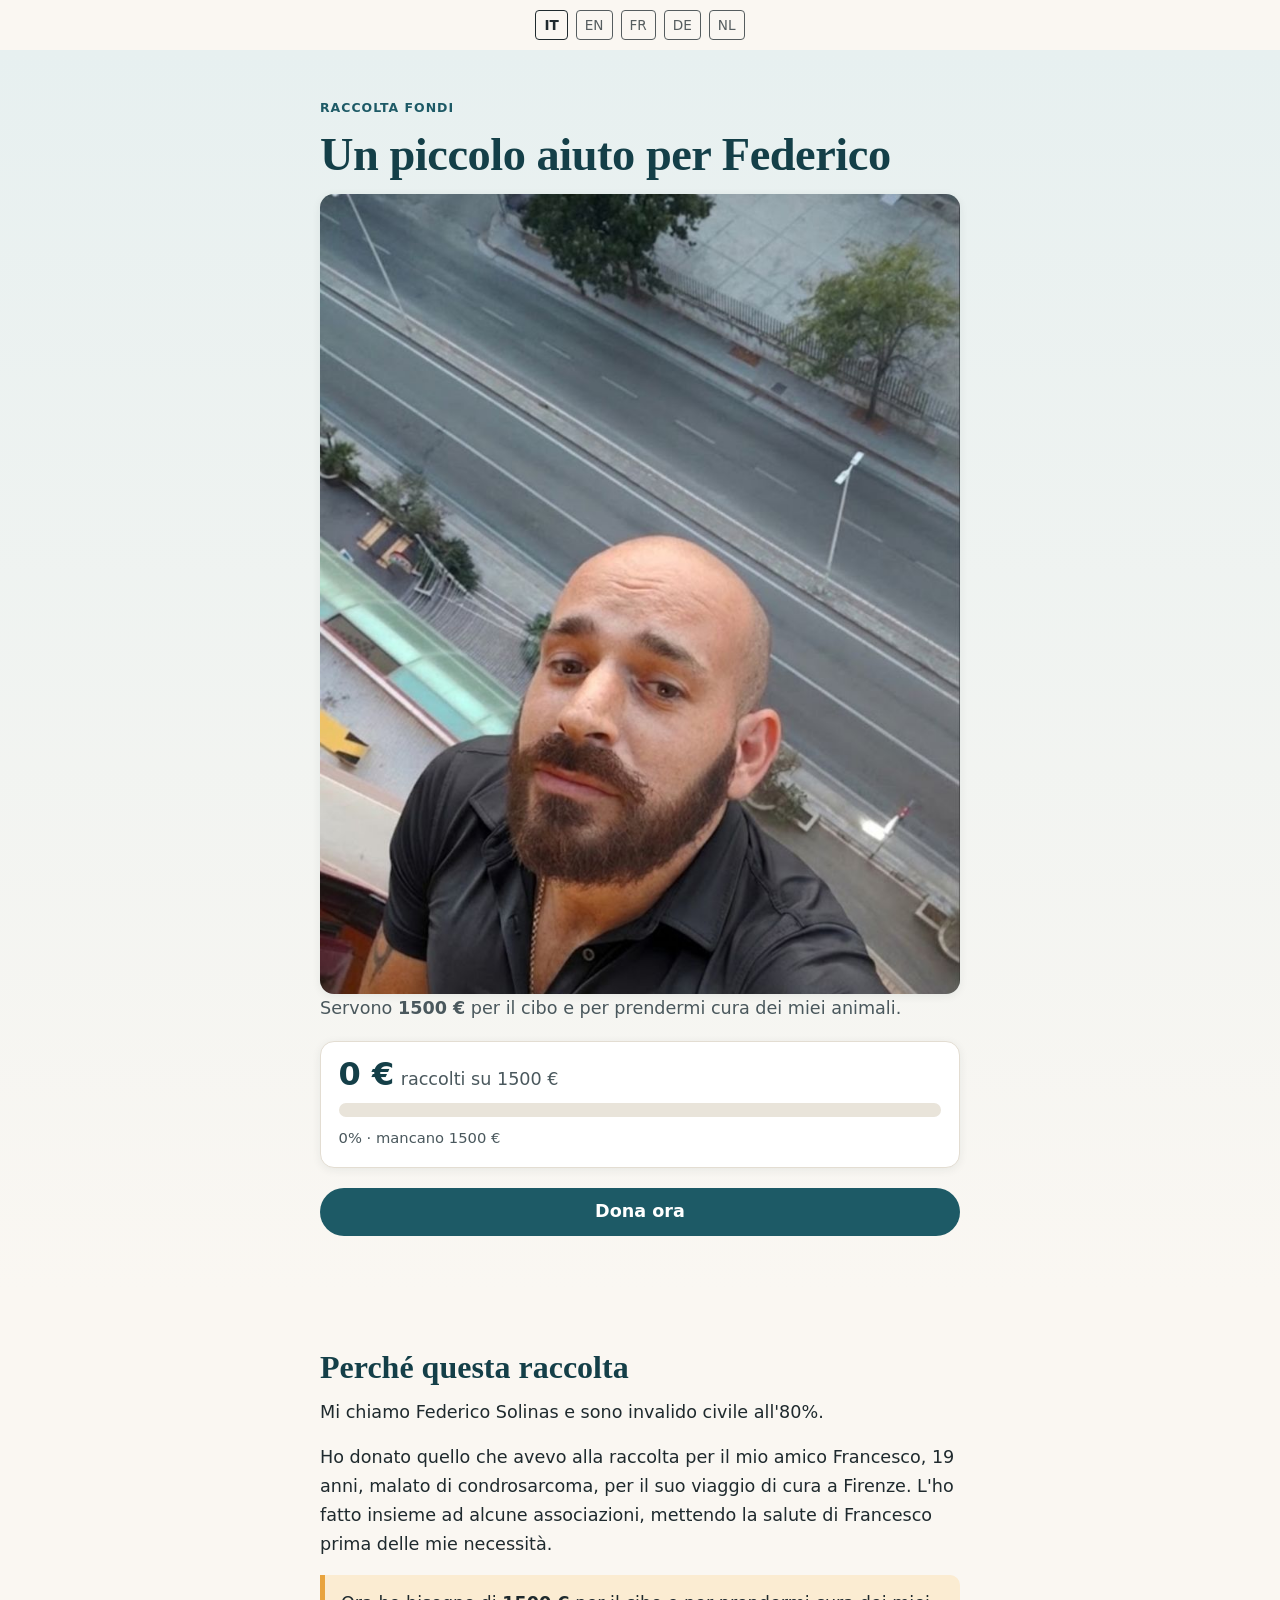
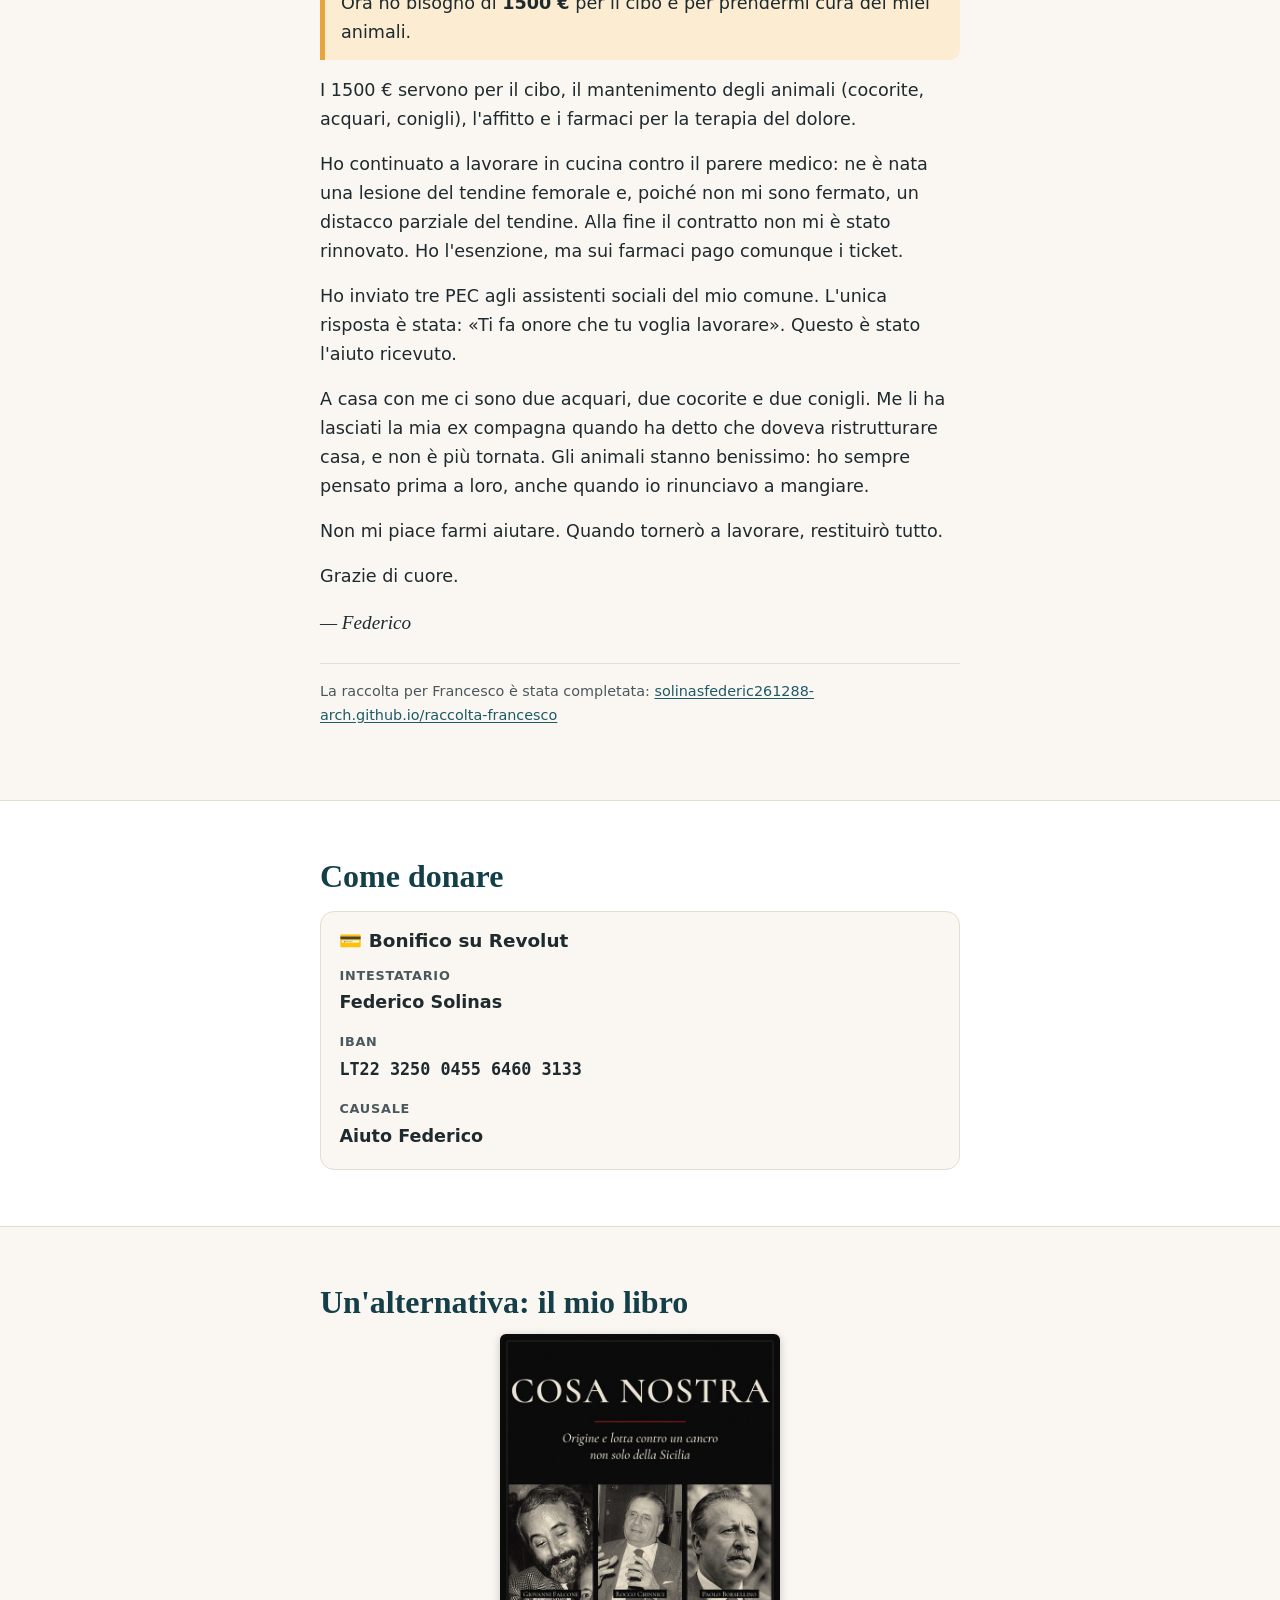
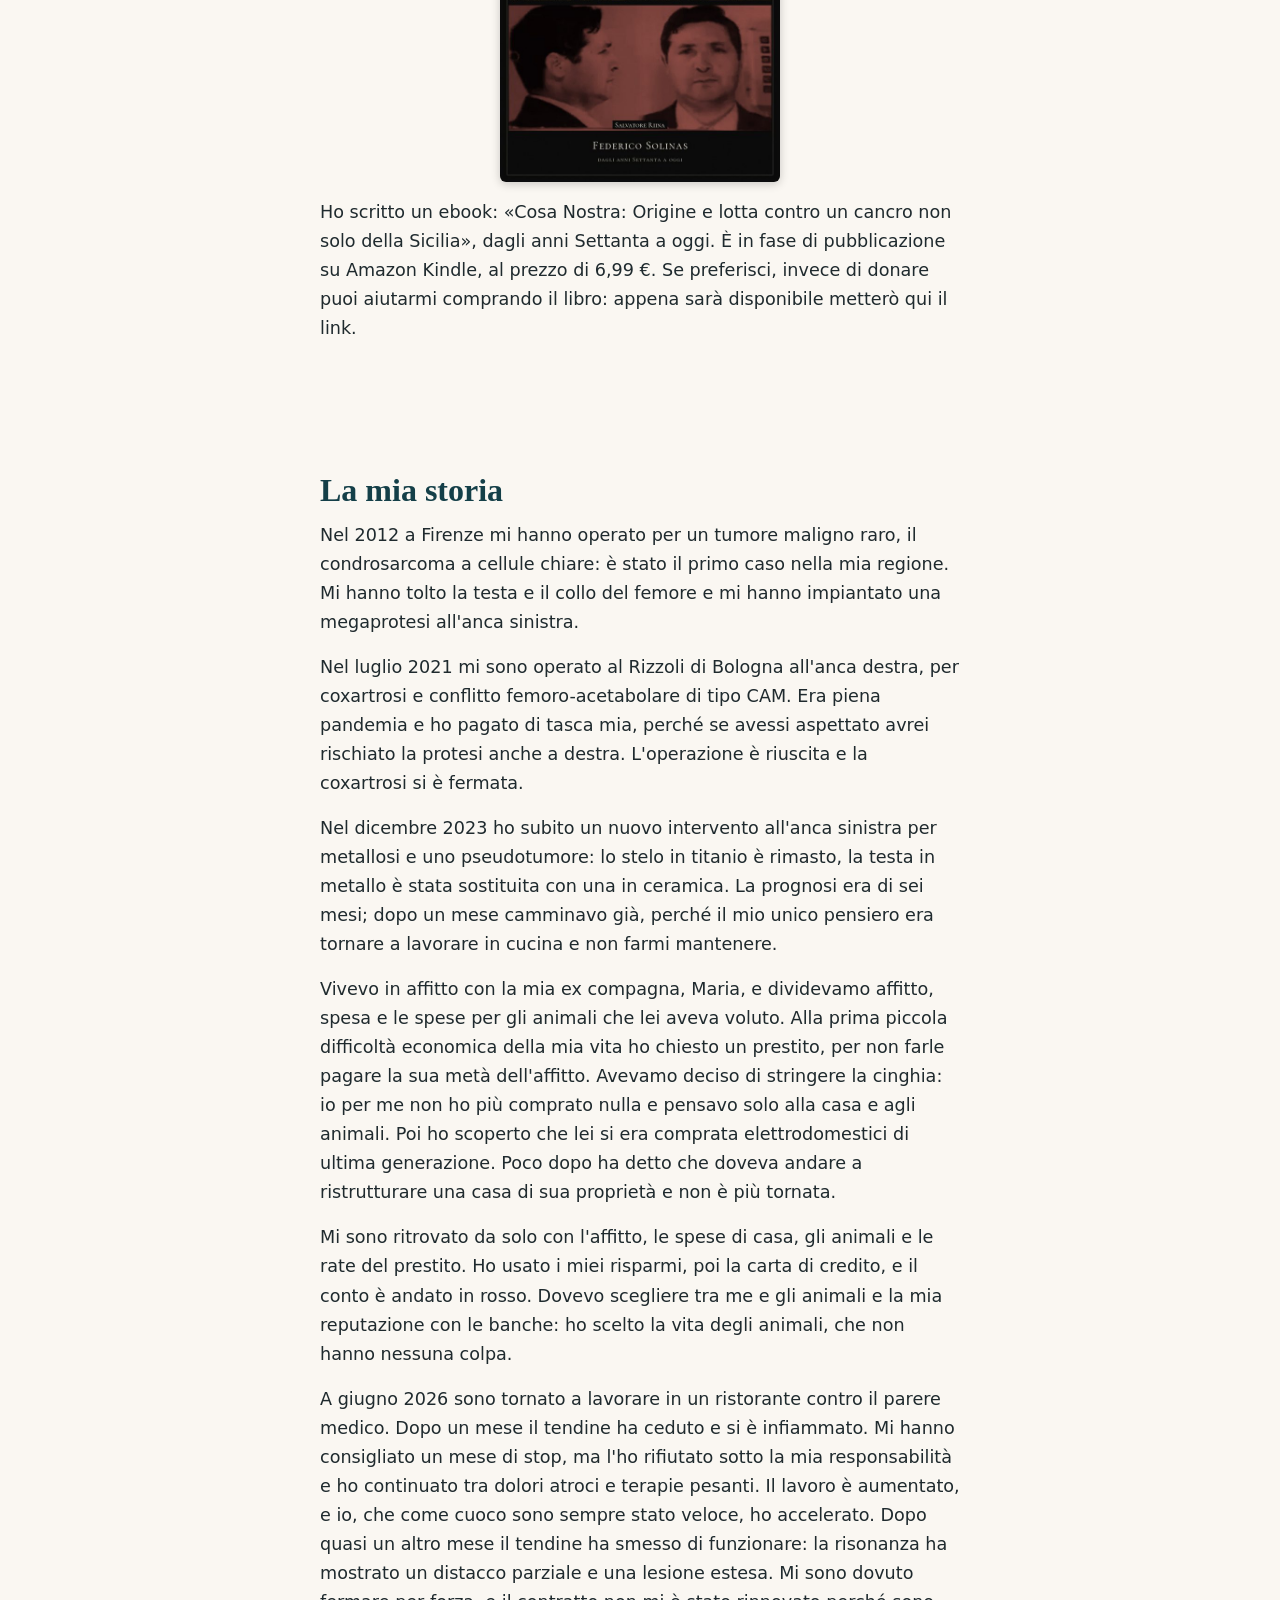
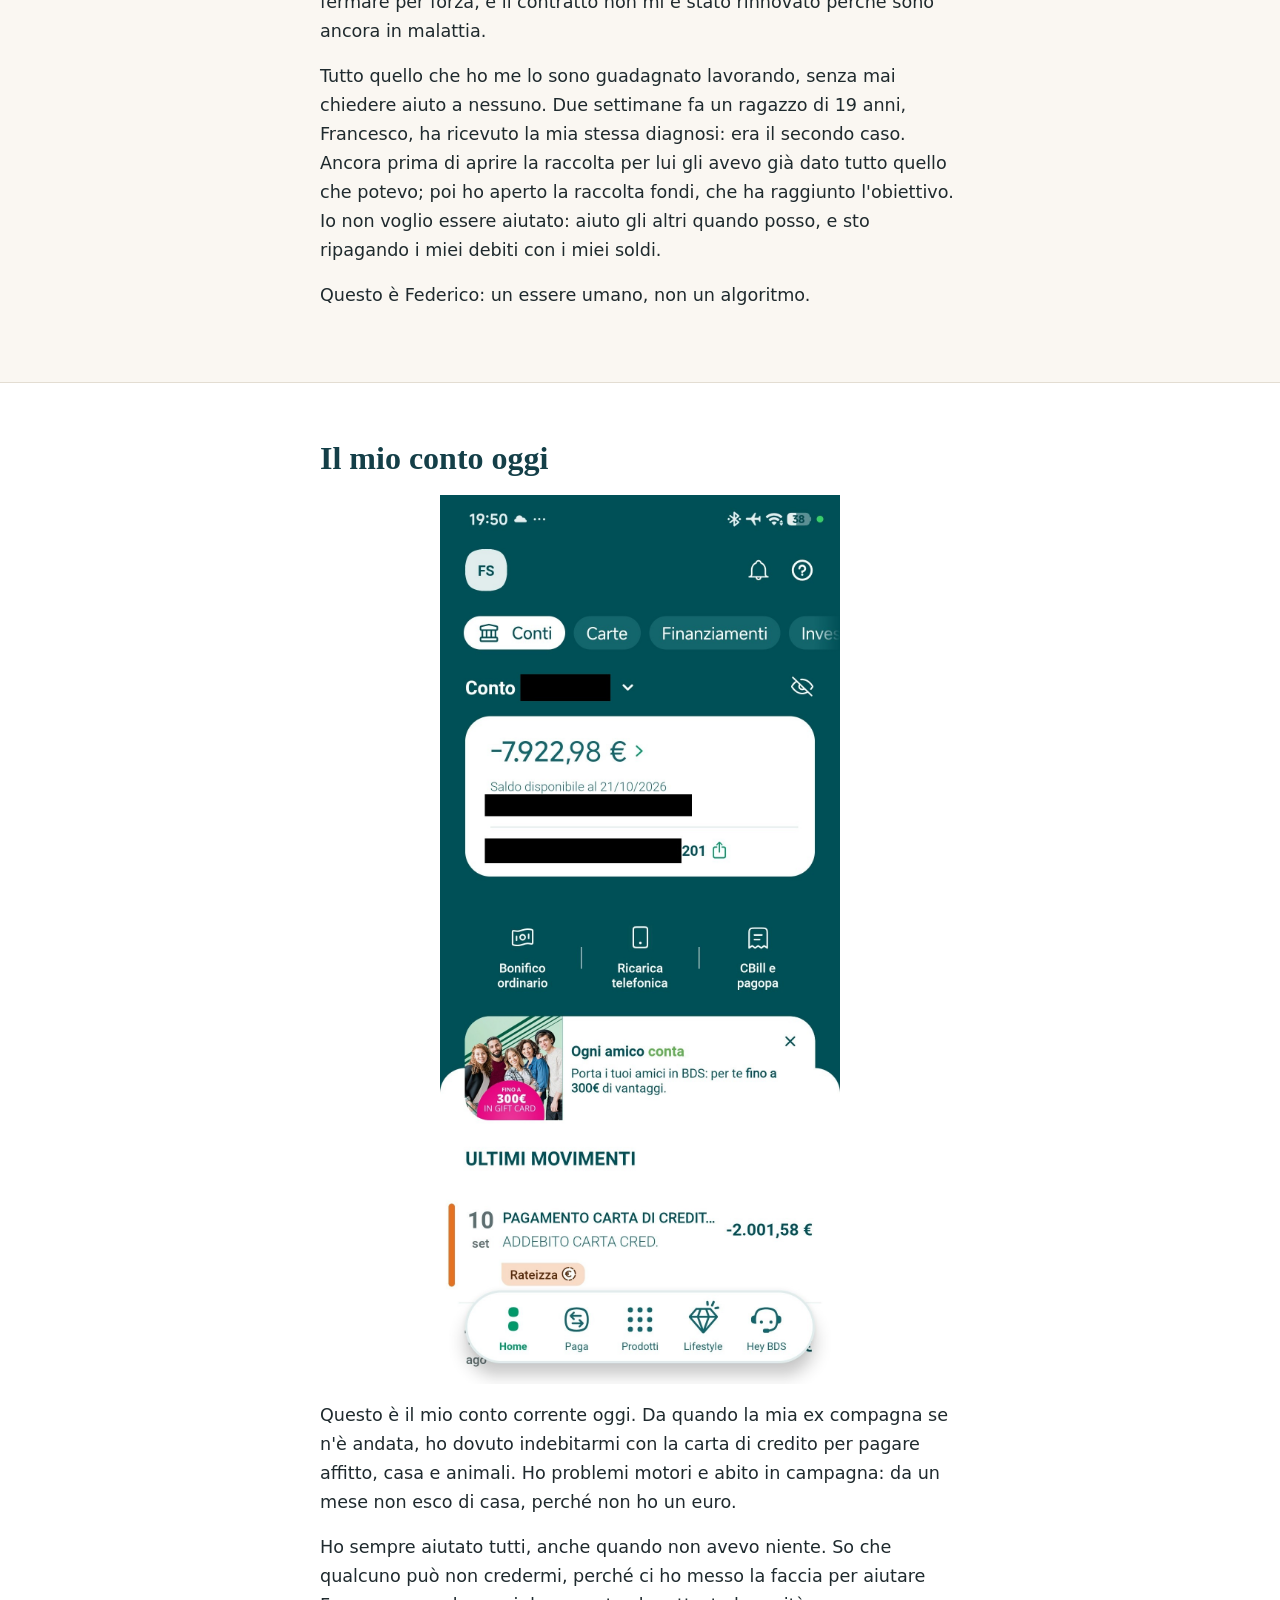
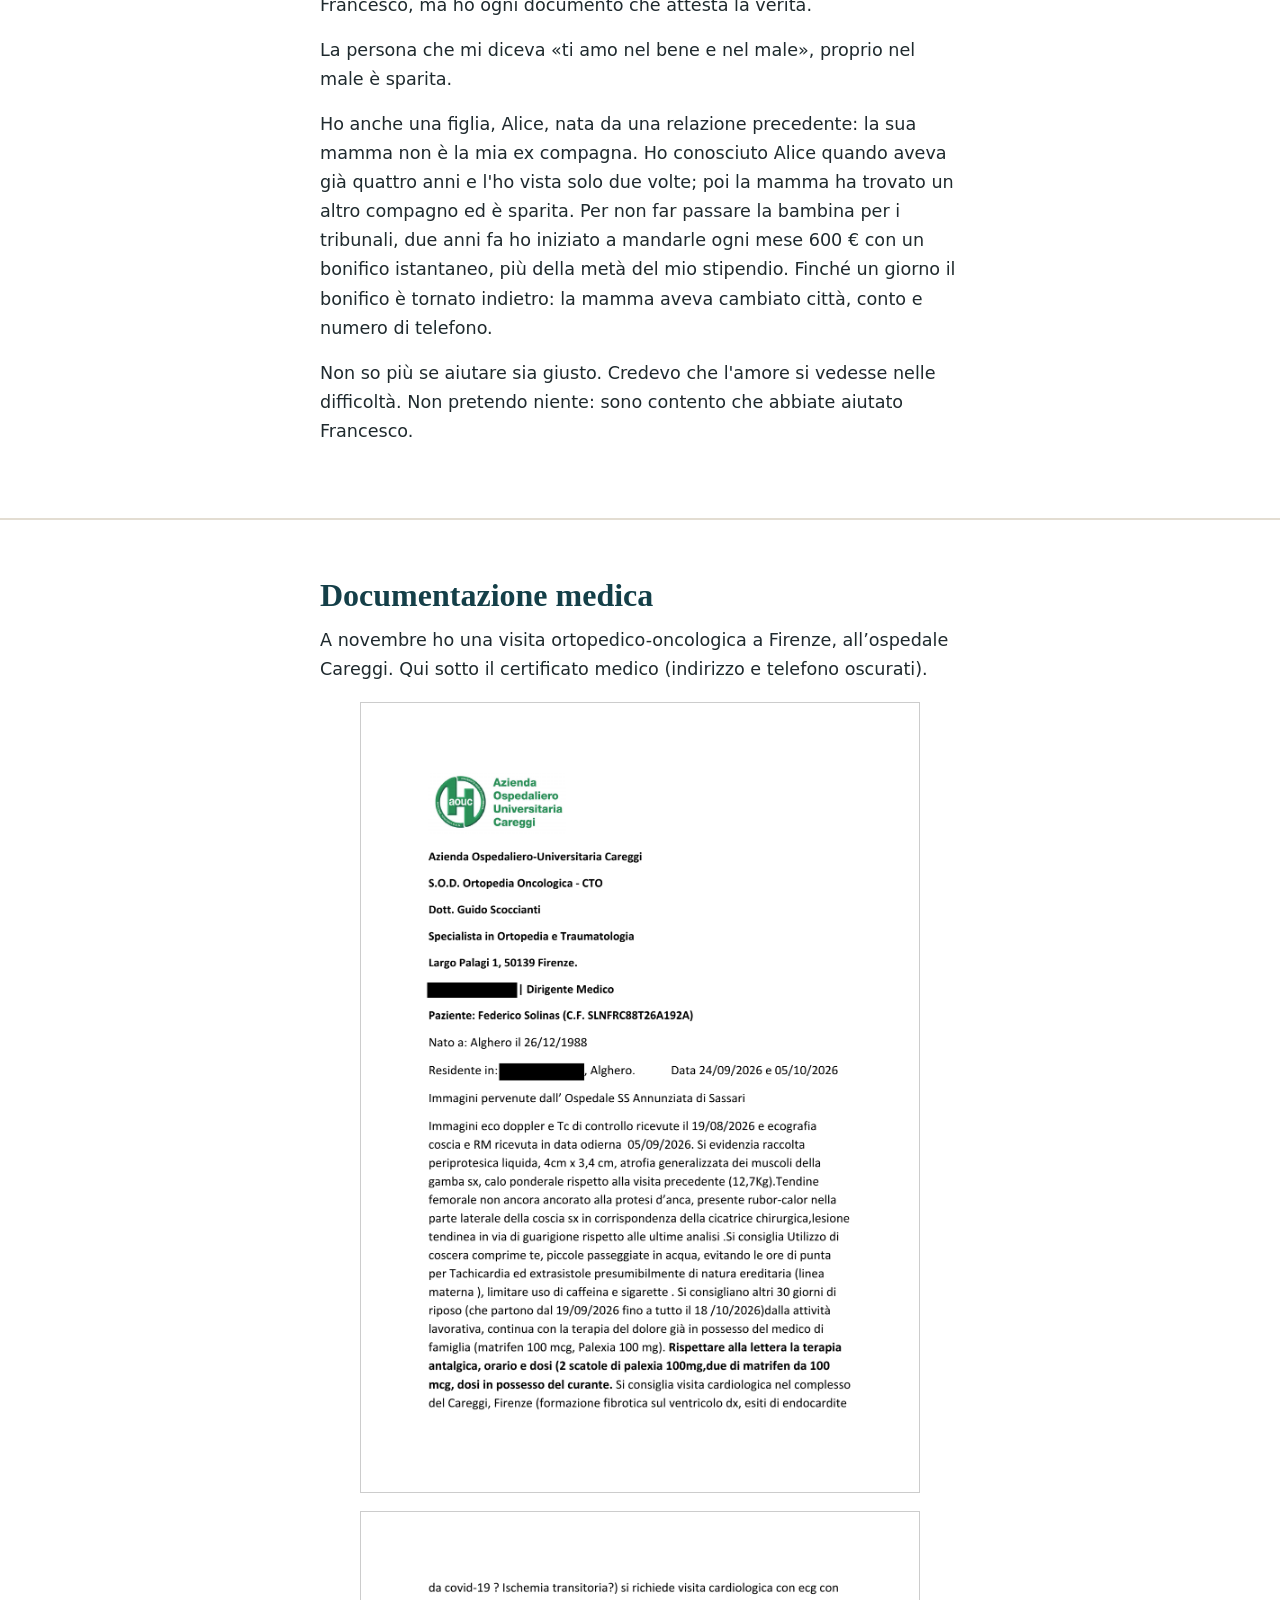
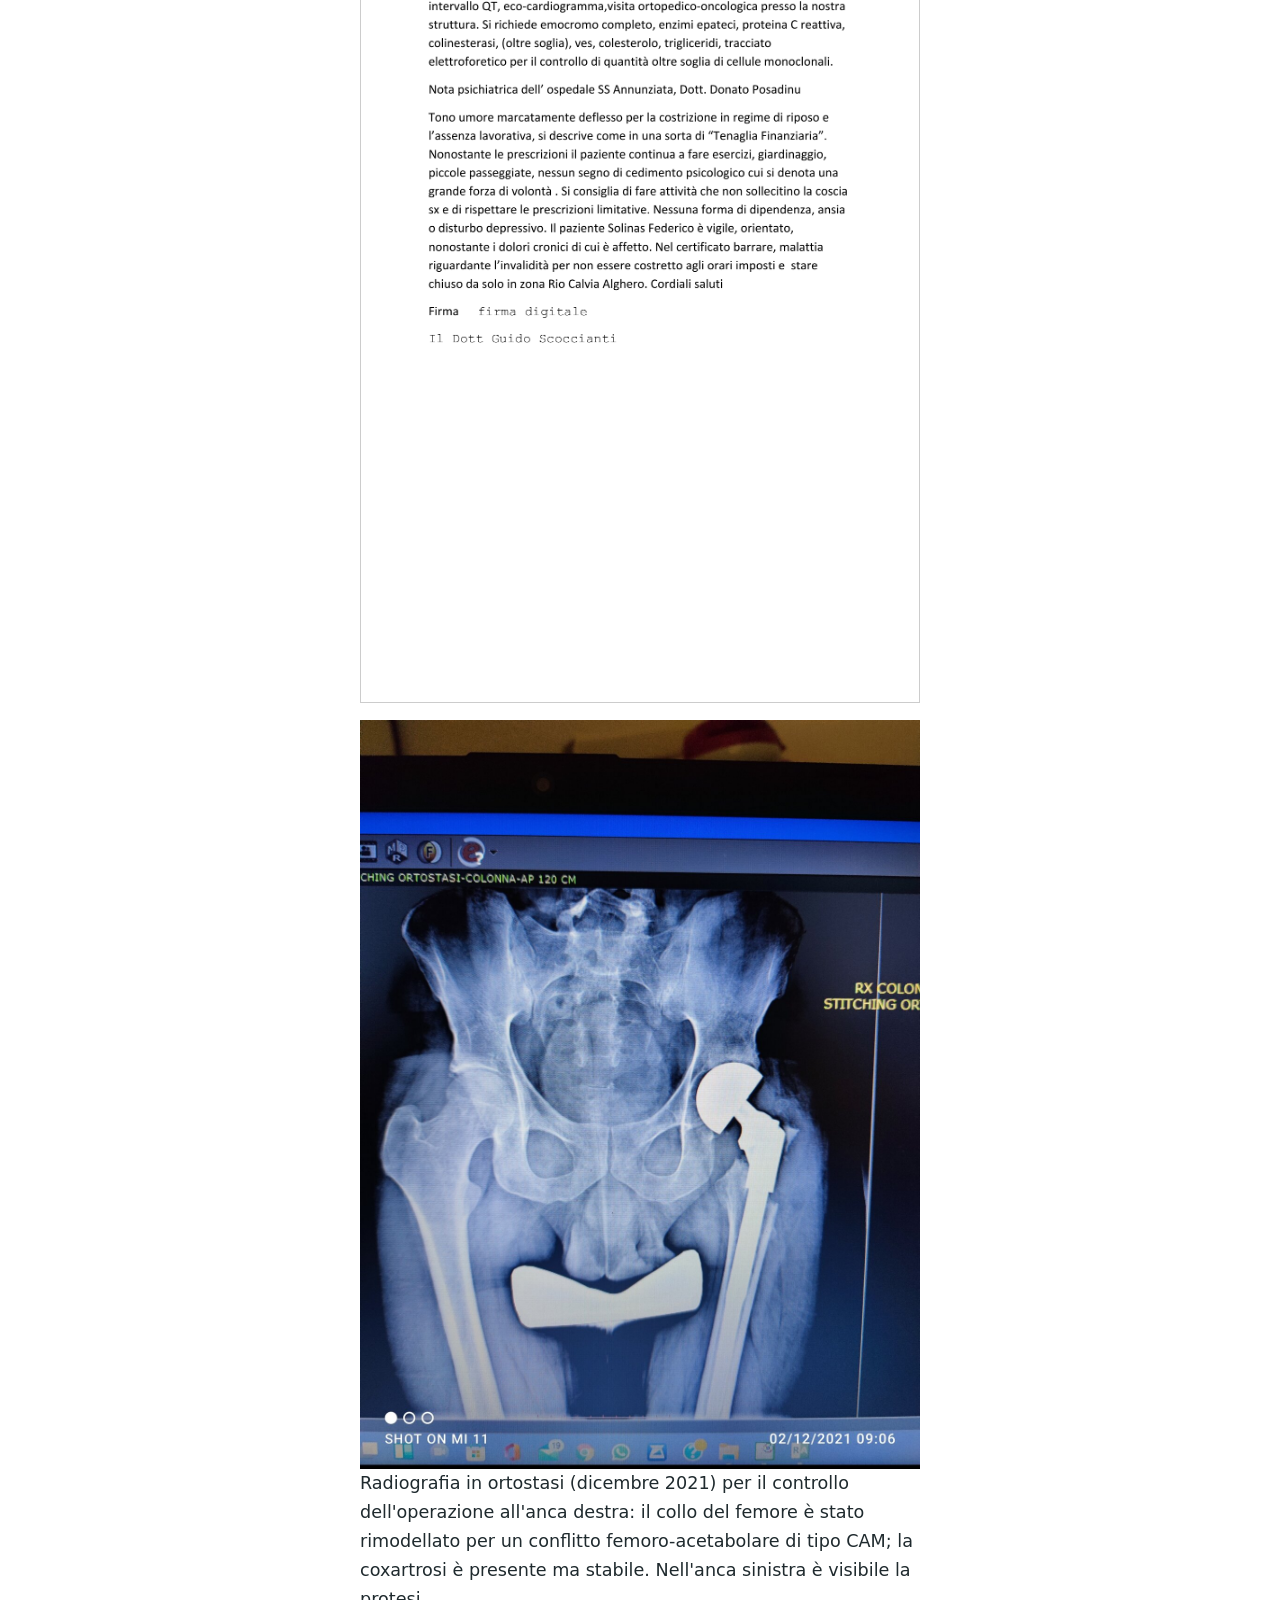
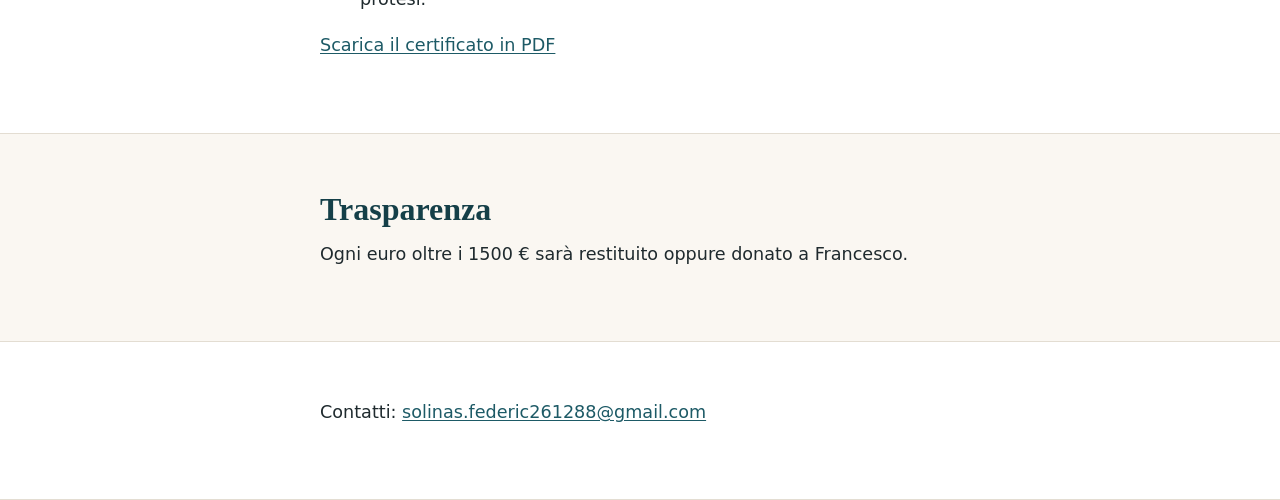
==== commit 4f289ff4: "Raise goal to 1500 €" ====
--- a/index.html
+++ b/index.html
@@ -5,7 +5,7 @@
   <meta name="viewport" content="width=device-width, initial-scale=1">
   <meta name="referrer" content="no-referrer">
   <title>Un piccolo aiuto per Federico</title>
-  <meta name="description" content="Federico ha bisogno di 250 € per il cibo e per prendersi cura dei suoi animali.">
+  <meta name="description" content="Federico ha bisogno di 1500 € per il cibo e per prendersi cura dei suoi animali.">
   <meta name="theme-color" content="#1d5a66">
   <link rel="stylesheet" href="styles.css">
 </head>
@@ -18,16 +18,16 @@
       <figure class="foto">
         <img src="images/federico.jpg" width="800" height="1024" alt="Federico Solinas" fetchpriority="high">
       </figure>
-      <p class="lead">Servono <strong>250&nbsp;€</strong> per il cibo e per prendermi cura dei miei animali.</p>
+      <p class="lead">Servono <strong>1500&nbsp;€</strong> per il cibo e per prendermi cura dei miei animali.</p>
       <div class="progresso">
         <p class="prog-cifre">
           <span class="prog-raccolto">0 €</span>
-          <span class="prog-obiettivo">raccolti su 250 €</span>
+          <span class="prog-obiettivo">raccolti su 1500 €</span>
         </p>
-        <div class="barra" role="progressbar" aria-valuemin="0" aria-valuemax="250" aria-valuenow="0" aria-label="Euro raccolti">
+        <div class="barra" role="progressbar" aria-valuemin="0" aria-valuemax="1500" aria-valuenow="0" aria-label="Euro raccolti">
           <div class="barra-riempimento" style="width:0%"></div>
         </div>
-        <p class="prog-nota">0% · mancano 250 €</p>
+        <p class="prog-nota">0% · mancano 1500 €</p>
       </div>
       <div class="cta">
         <a class="btn btn-primario" href="#dona">Dona ora</a>
@@ -41,8 +41,8 @@
         <h2>Perché questa raccolta</h2>
         <p>Mi chiamo Federico Solinas e sono invalido civile all'80%.</p>
         <p>Ho donato quello che avevo alla raccolta per il mio amico Francesco, 19 anni, malato di condrosarcoma, per il suo viaggio di cura a Firenze. L'ho fatto insieme ad alcune associazioni, mettendo la salute di Francesco prima delle mie necessità.</p>
-        <p class="evidenza">Ora ho bisogno di <strong>250&nbsp;€</strong> per il cibo e per prendermi cura dei miei animali.</p>
-        <p>I 250&nbsp;€ servono per il cibo, il mantenimento degli animali (cocorite, acquari, conigli), l'affitto e i farmaci per la terapia del dolore.</p>
+        <p class="evidenza">Ora ho bisogno di <strong>1500&nbsp;€</strong> per il cibo e per prendermi cura dei miei animali.</p>
+        <p>I 1500&nbsp;€ servono per il cibo, il mantenimento degli animali (cocorite, acquari, conigli), l'affitto e i farmaci per la terapia del dolore.</p>
         <p>Ho continuato a lavorare in cucina contro il parere medico: ne è nata una lesione del tendine femorale e, poiché non mi sono fermato, un distacco parziale del tendine. Alla fine il contratto non mi è stato rinnovato. Ho l'esenzione, ma sui farmaci pago comunque i ticket.</p>
         <p>Ho inviato tre PEC agli assistenti sociali del mio comune. L'unica risposta è stata: «Ti fa onore che tu voglia lavorare». Questo è stato l'aiuto ricevuto.</p>
         <p>A casa con me ci sono due acquari, due cocorite e due conigli. Me li ha lasciati la mia ex compagna quando ha detto che doveva ristrutturare casa, e non è più tornata. Gli animali stanno benissimo: ho sempre pensato prima a loro, anche quando io rinunciavo a mangiare.</p>
@@ -115,7 +115,7 @@
     <section id="trasparenza" class="sezione">
       <div class="wrap stretto">
         <h2>Trasparenza</h2>
-        <p>Ogni euro oltre i 250&nbsp;€ sarà restituito oppure donato a Francesco.</p>
+        <p>Ogni euro oltre i 1500&nbsp;€ sarà restituito oppure donato a Francesco.</p>
       </div>
     </section>
   </main>
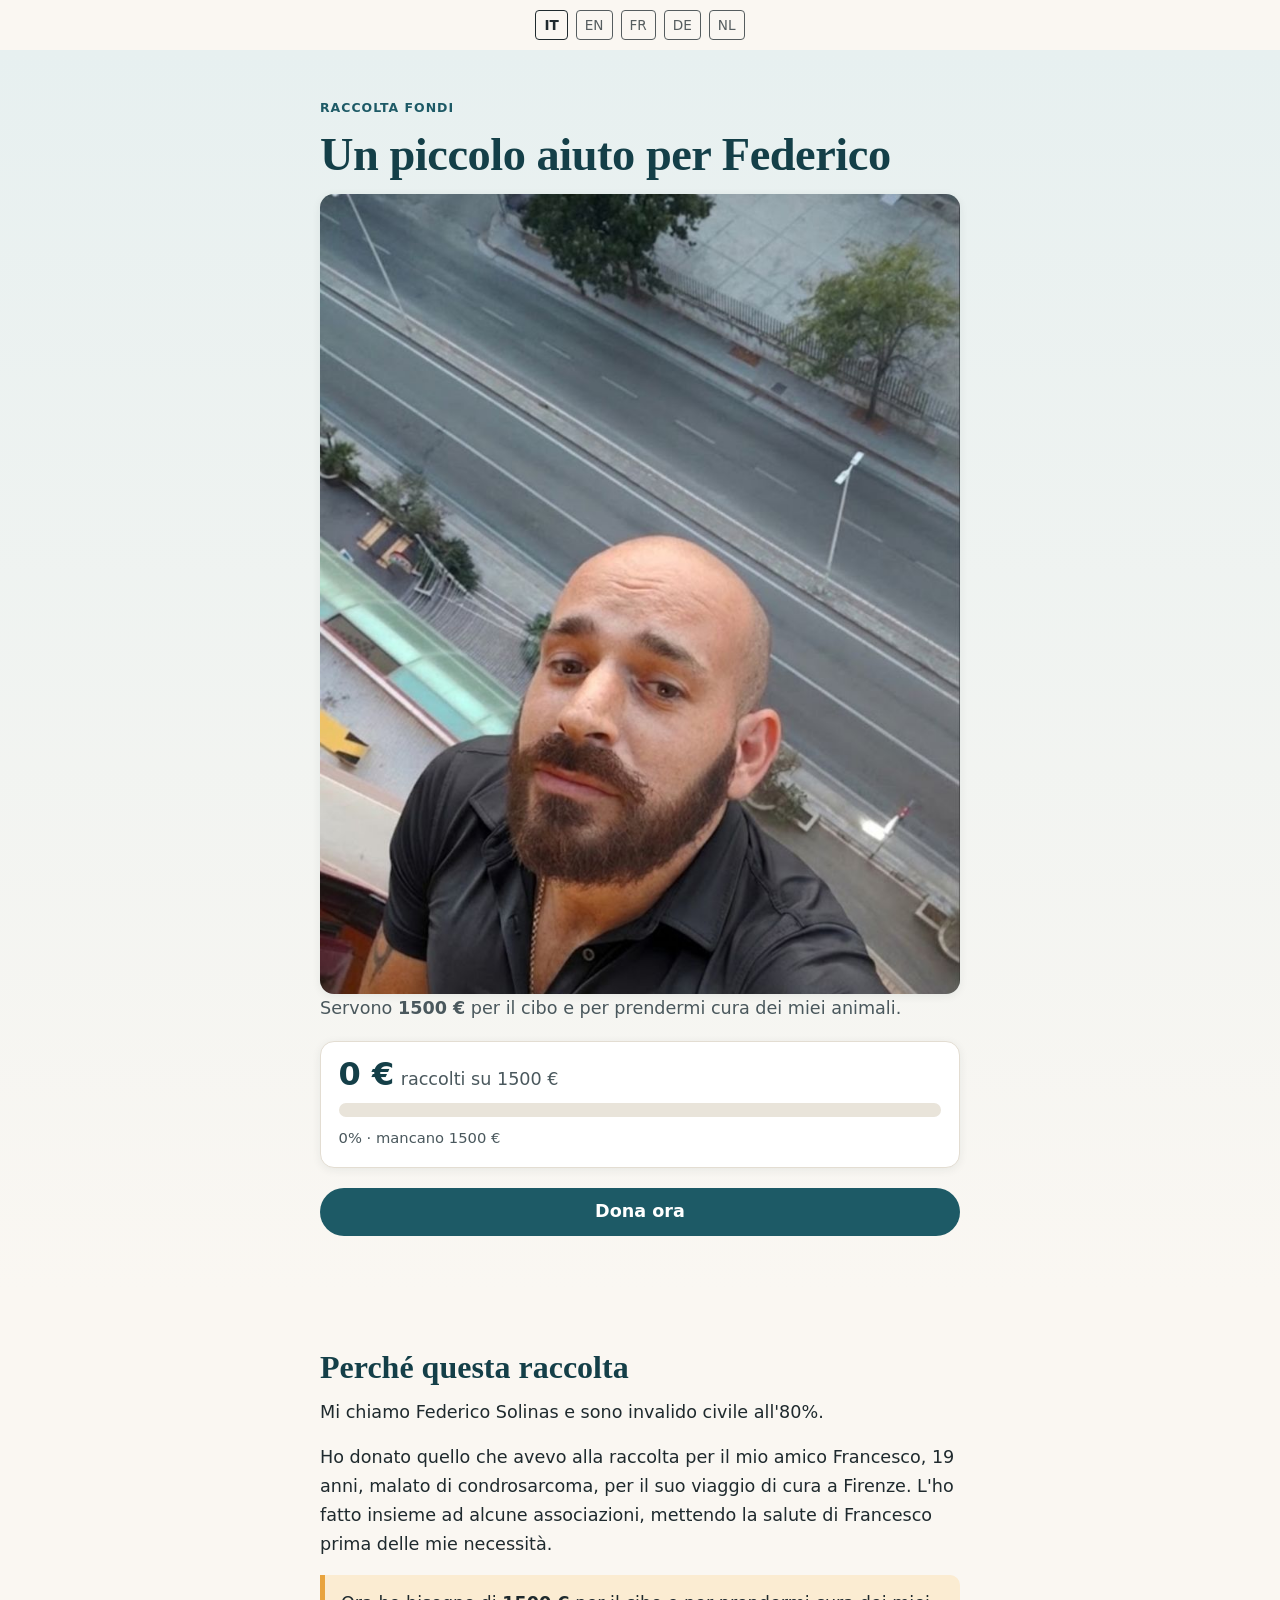
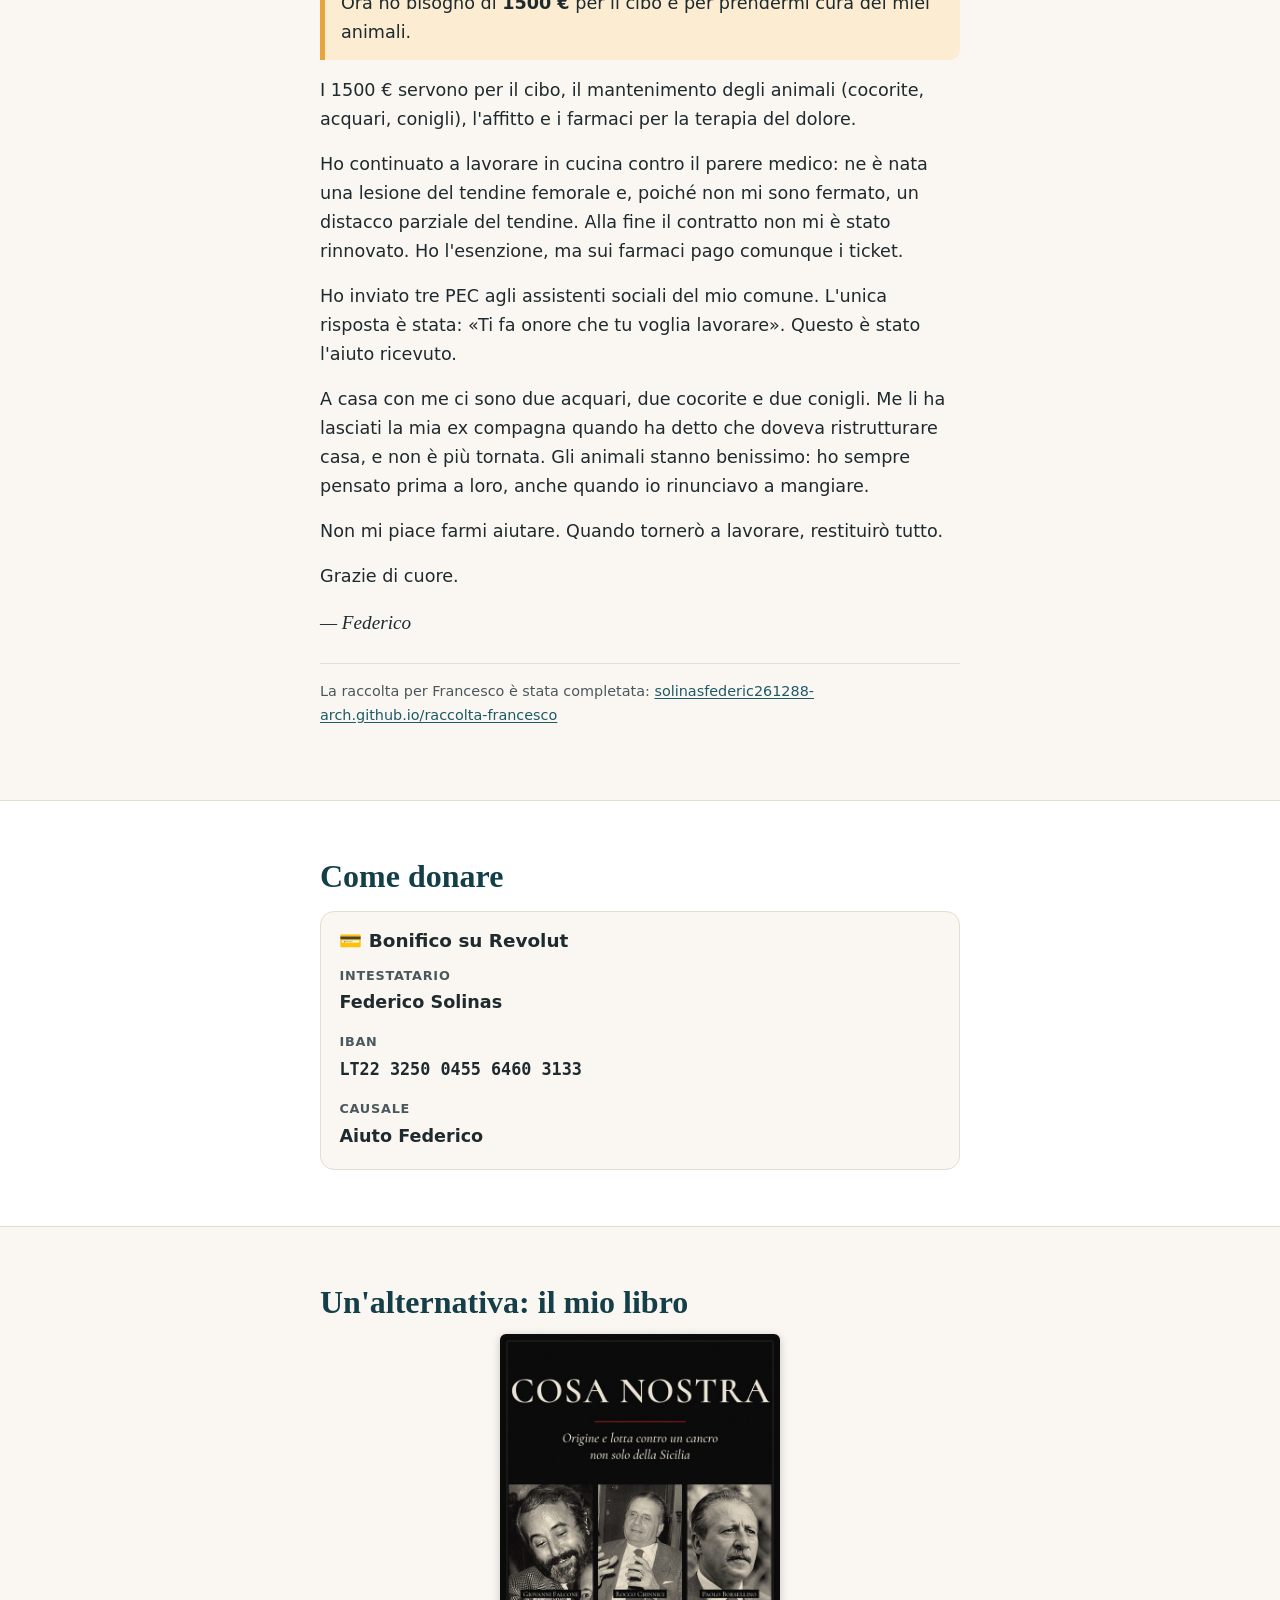
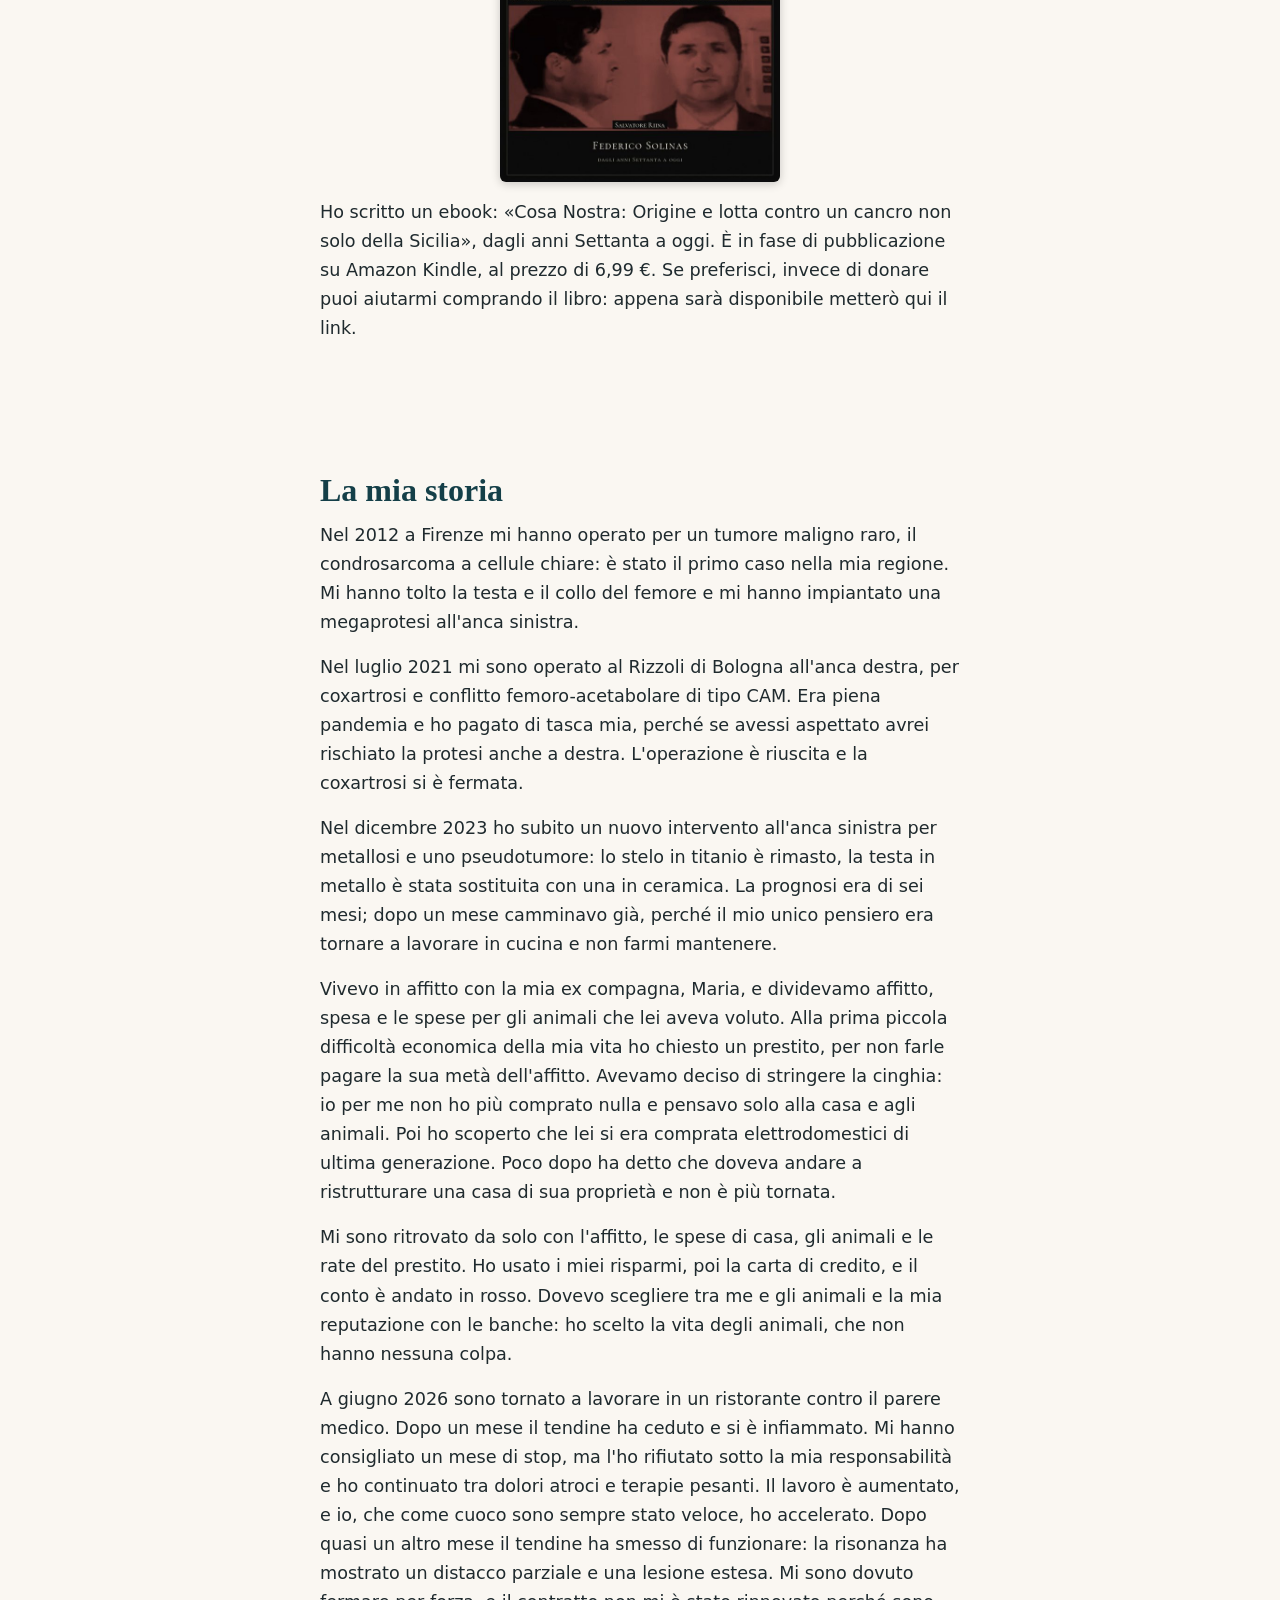
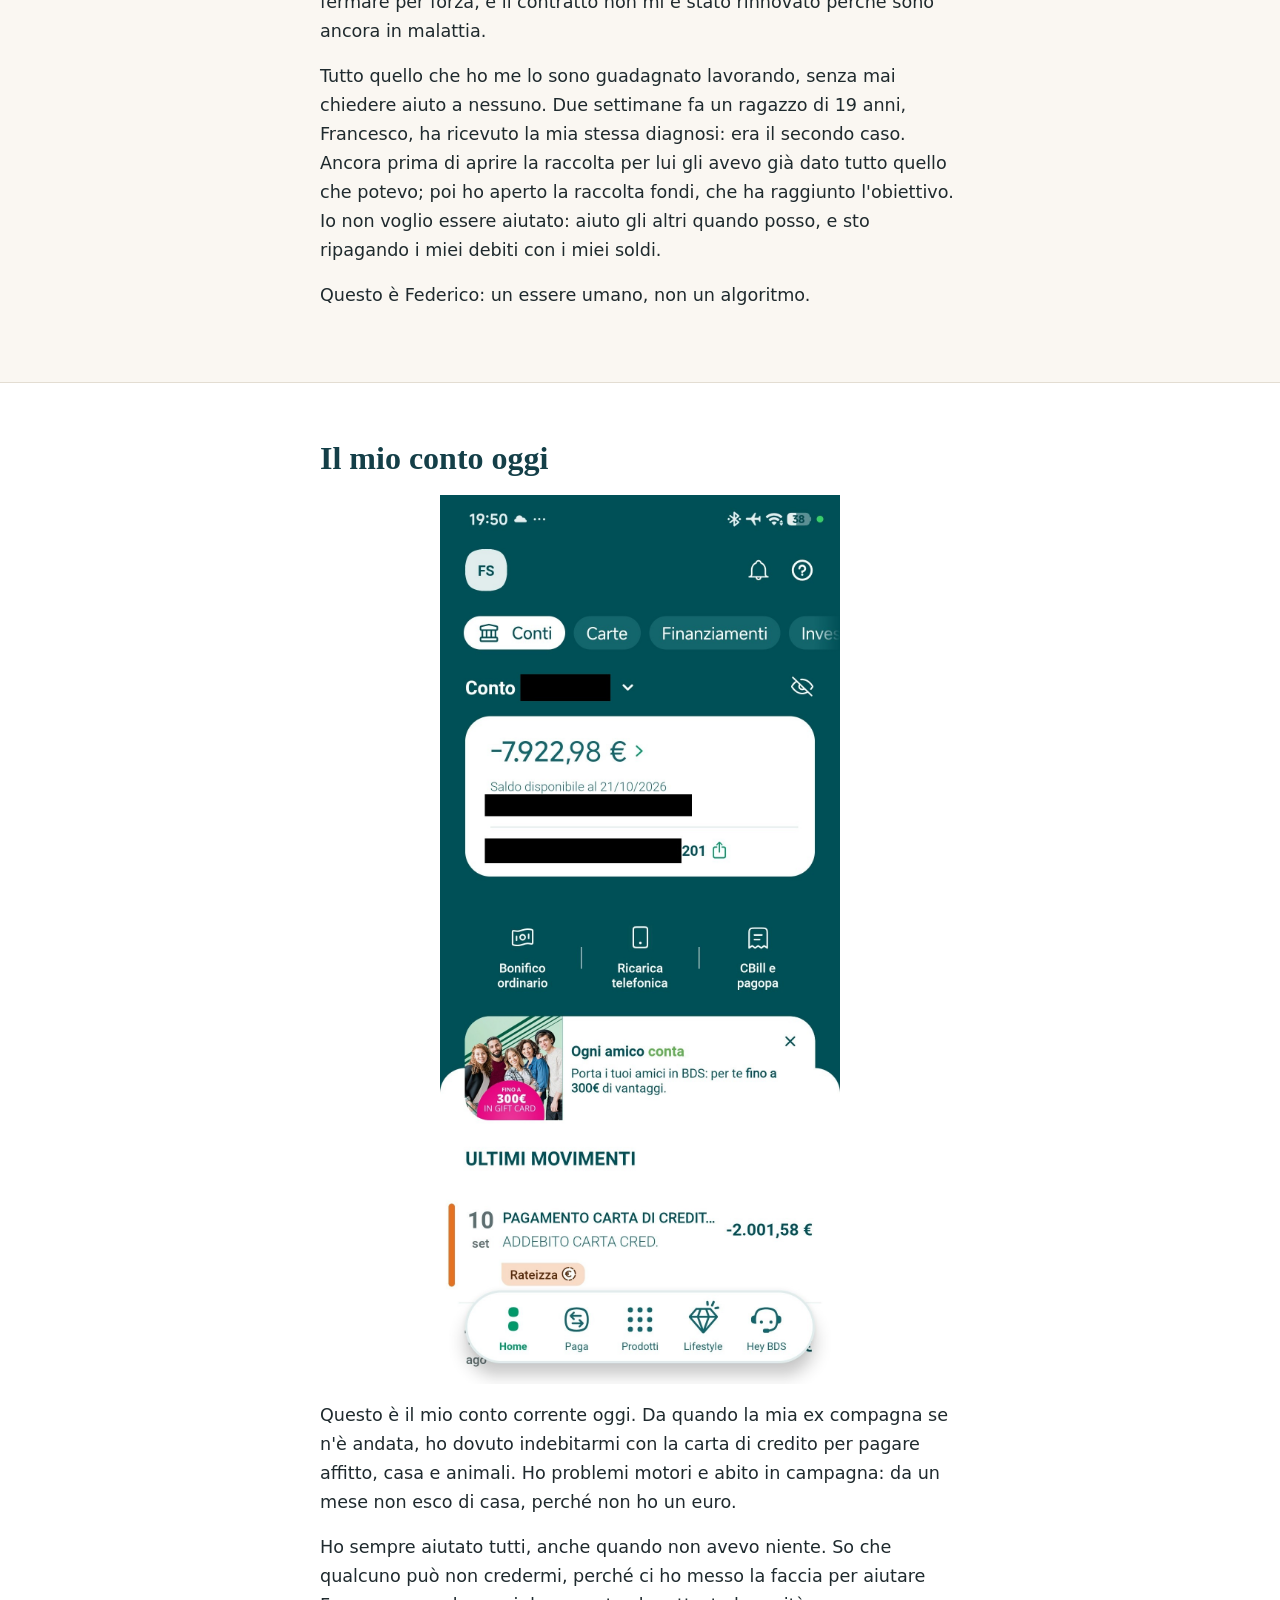
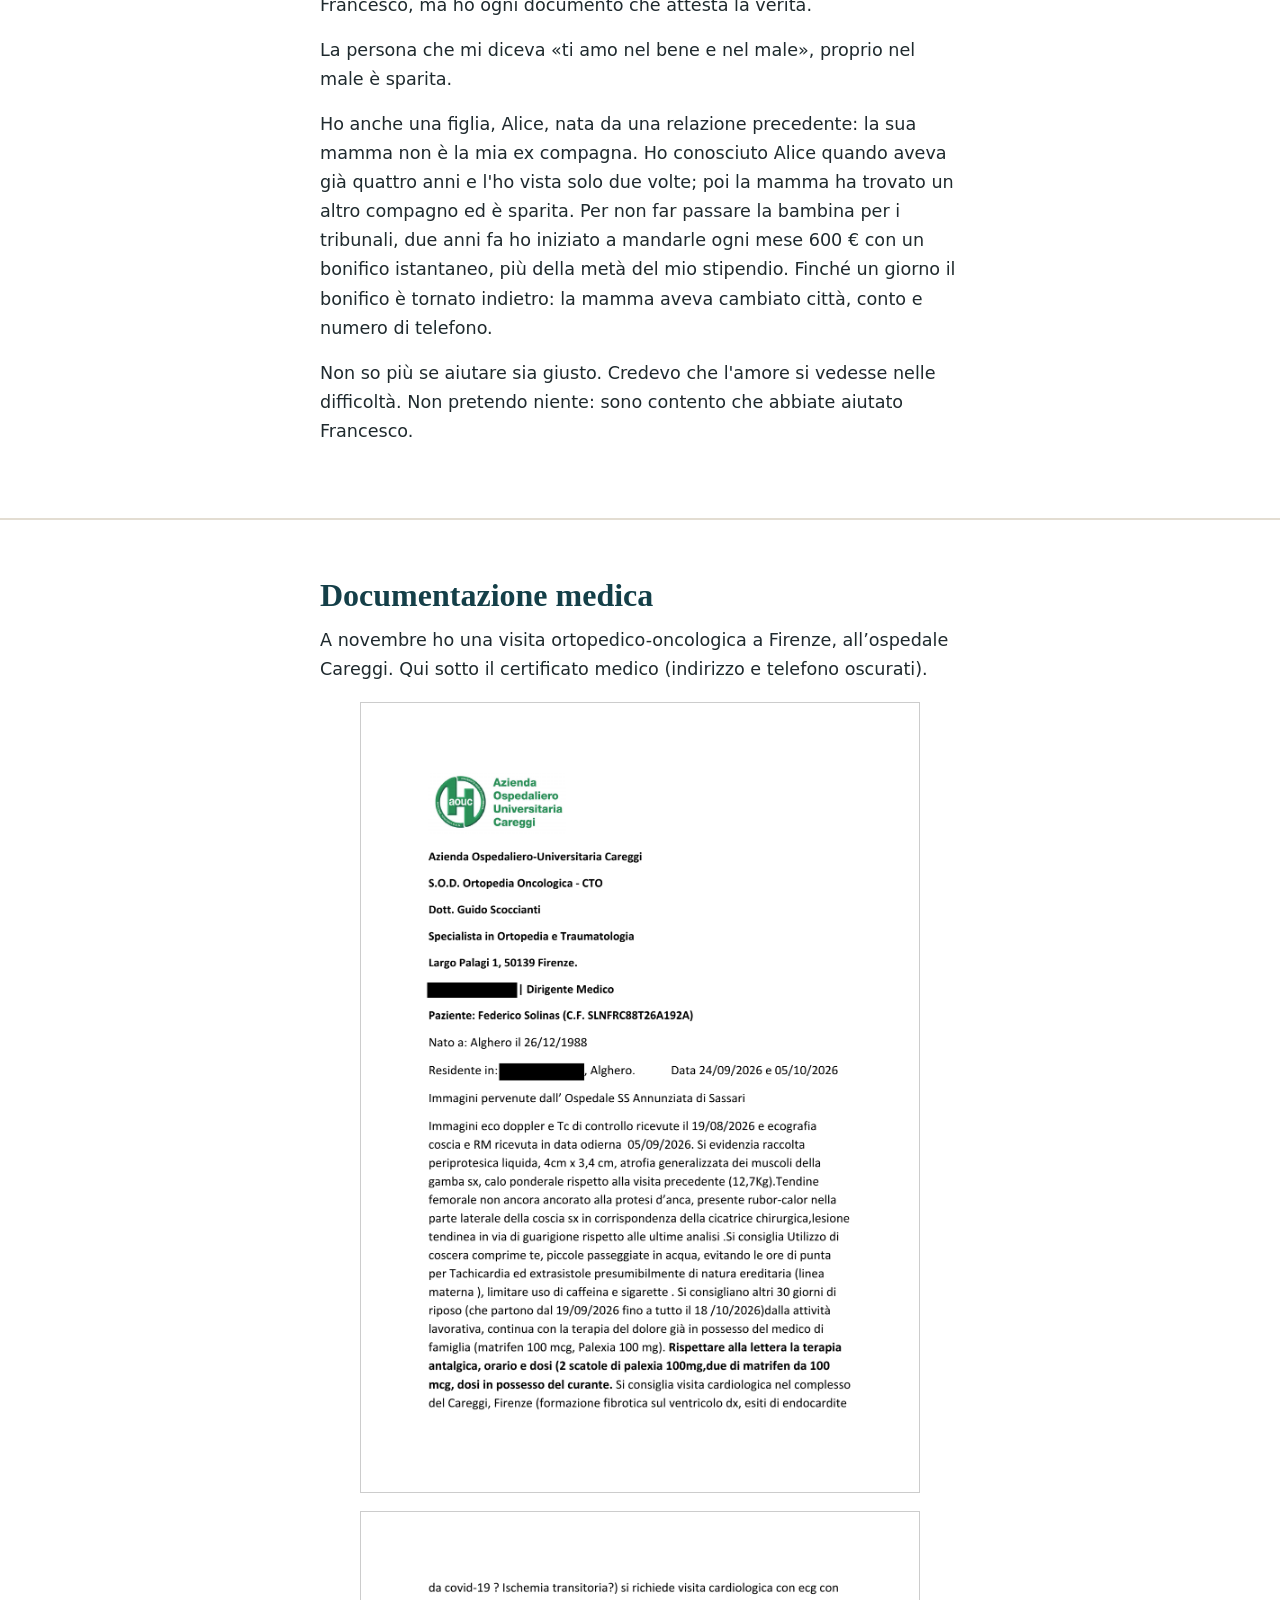
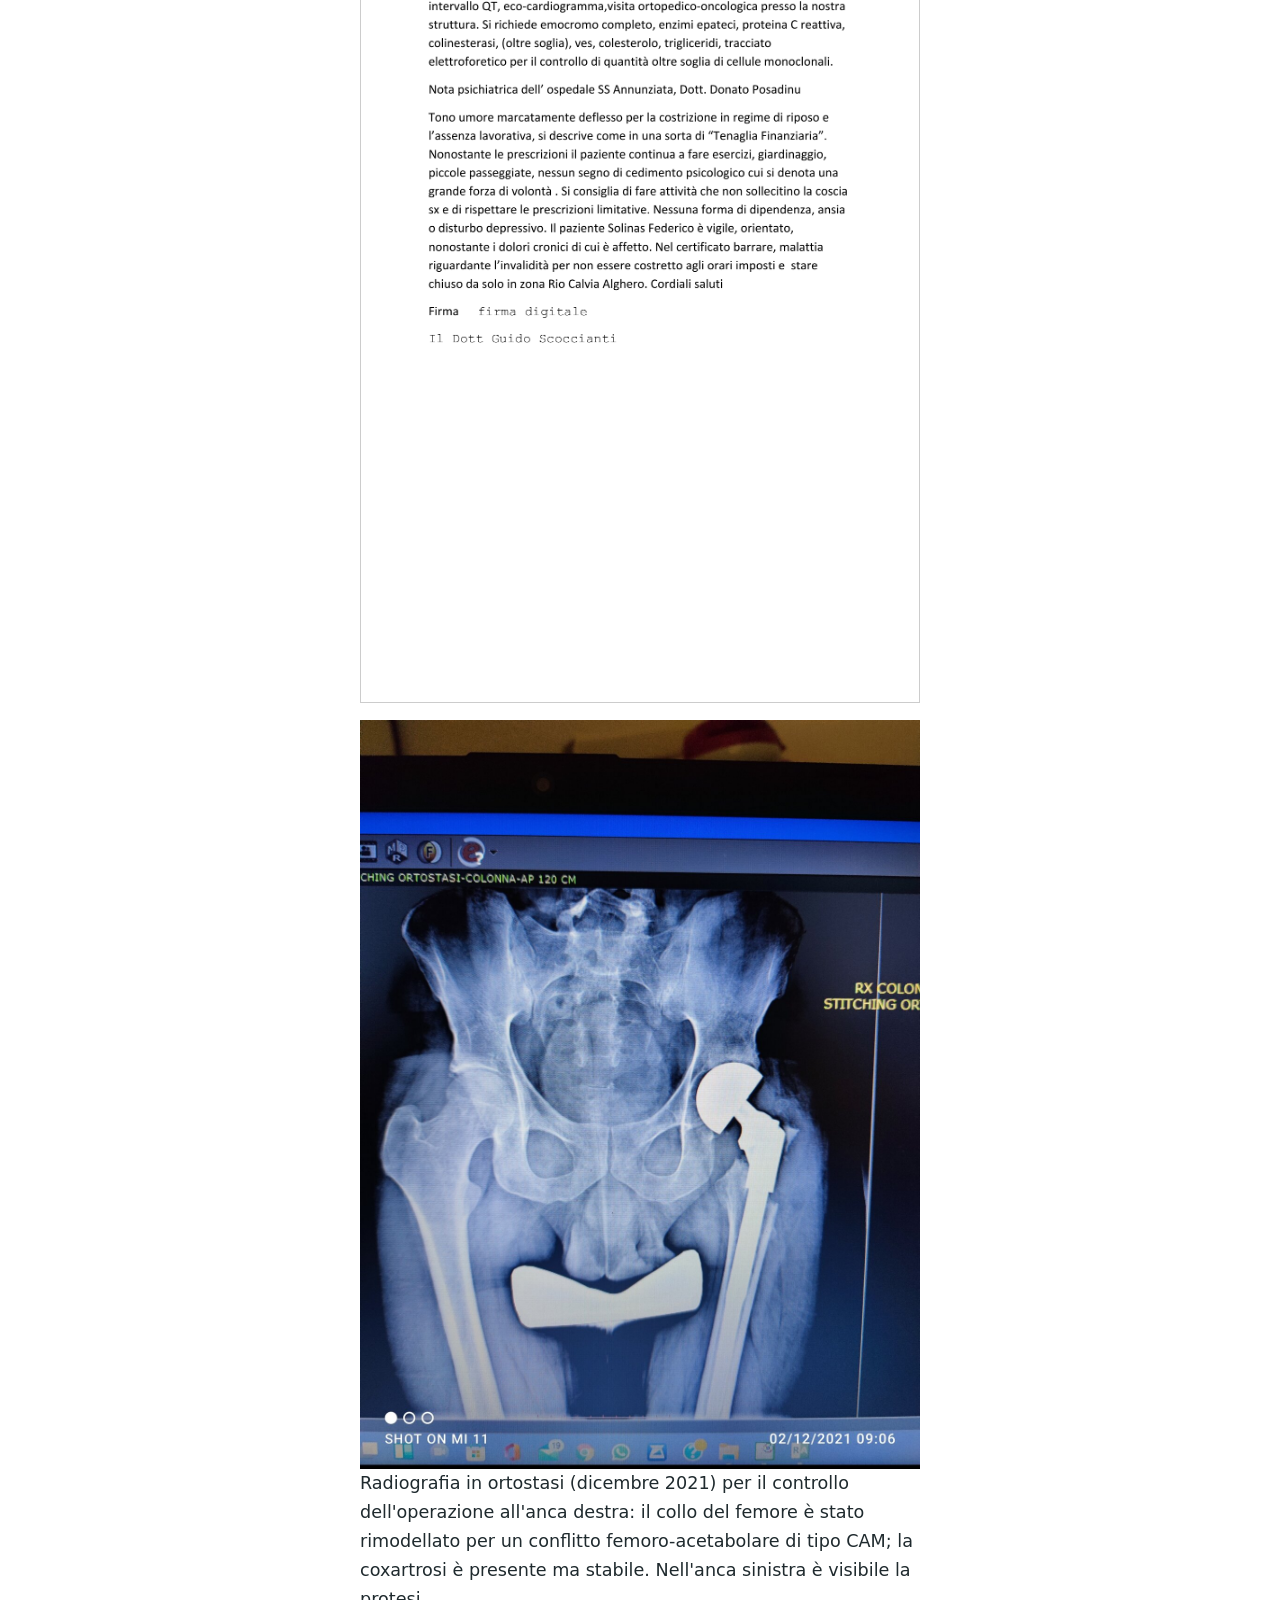
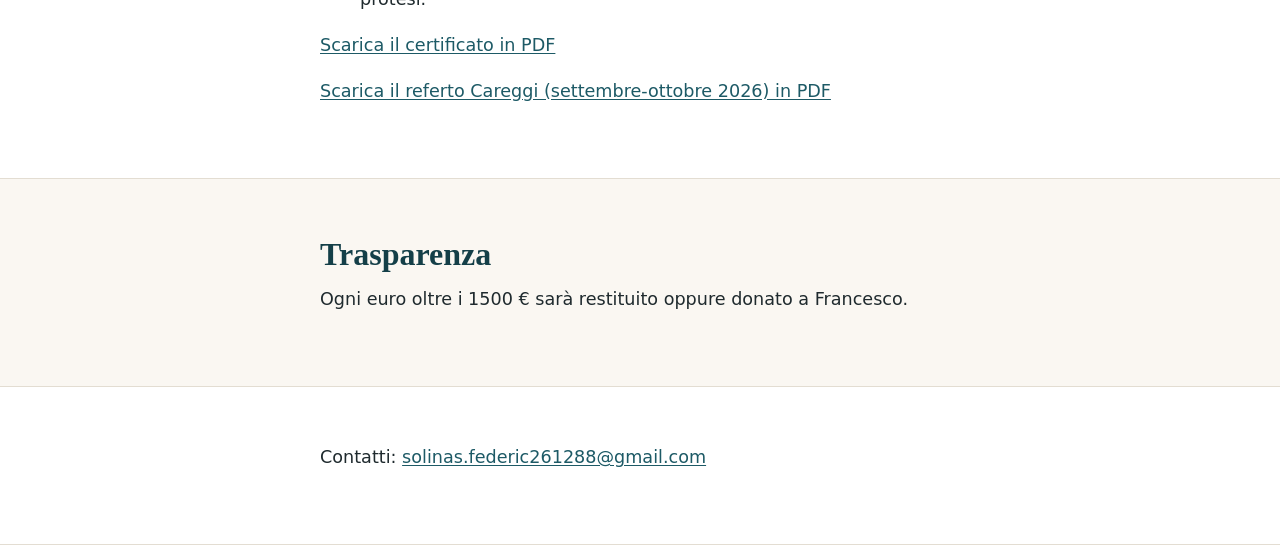
==== commit 38c61a8d: "Aggiunge referto Careggi oscurato" ====
--- a/index.html
+++ b/index.html
@@ -109,6 +109,7 @@
         <figure class="documento"><img src="documenti/certificato-pagina-2.png" width="1240" height="1754" alt="Certificato medico, pagina 2" loading="lazy" style="width:100%;height:auto;border:1px solid #ccc"></figure>
         <figure class="documento"><img src="documenti/radiografia-anca.jpg" width="1200" height="1604" alt="Radiografia in ortostasi (dicembre 2021) per il controllo dell'operazione all'anca destra: il collo del femore è stato rimodellato per un conflitto femoro-acetabolare di tipo CAM; la coxartrosi è presente ma stabile. Nell'anca sinistra è visibile la protesi." loading="lazy" style="width:100%;height:auto"><figcaption>Radiografia in ortostasi (dicembre 2021) per il controllo dell'operazione all'anca destra: il collo del femore è stato rimodellato per un conflitto femoro-acetabolare di tipo CAM; la coxartrosi è presente ma stabile. Nell'anca sinistra è visibile la protesi.</figcaption></figure>
         <p><a href="documenti/certificato-medico.pdf">Scarica il certificato in PDF</a></p>
+        <p><a href="documenti/referto-careggi-2026.pdf">Scarica il referto Careggi (settembre-ottobre 2026) in PDF</a></p>
       </div>
     </section>
 
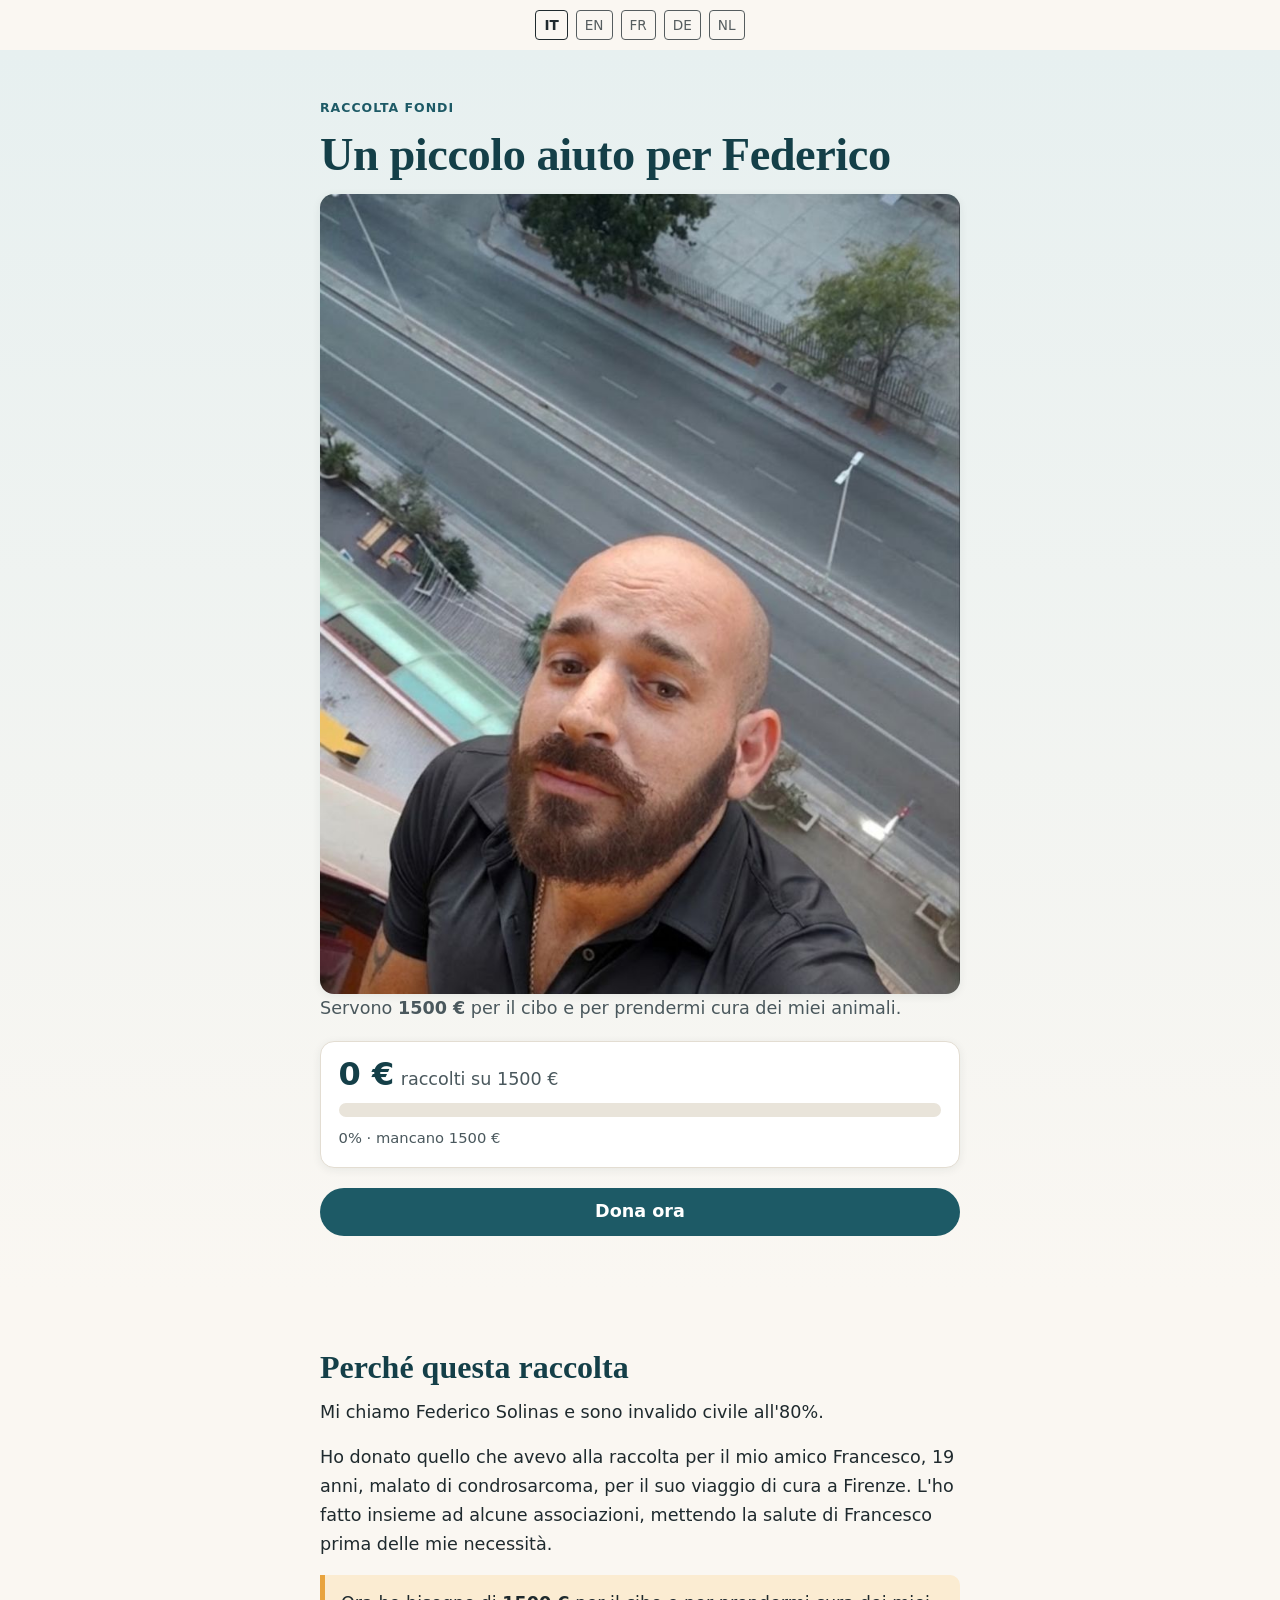
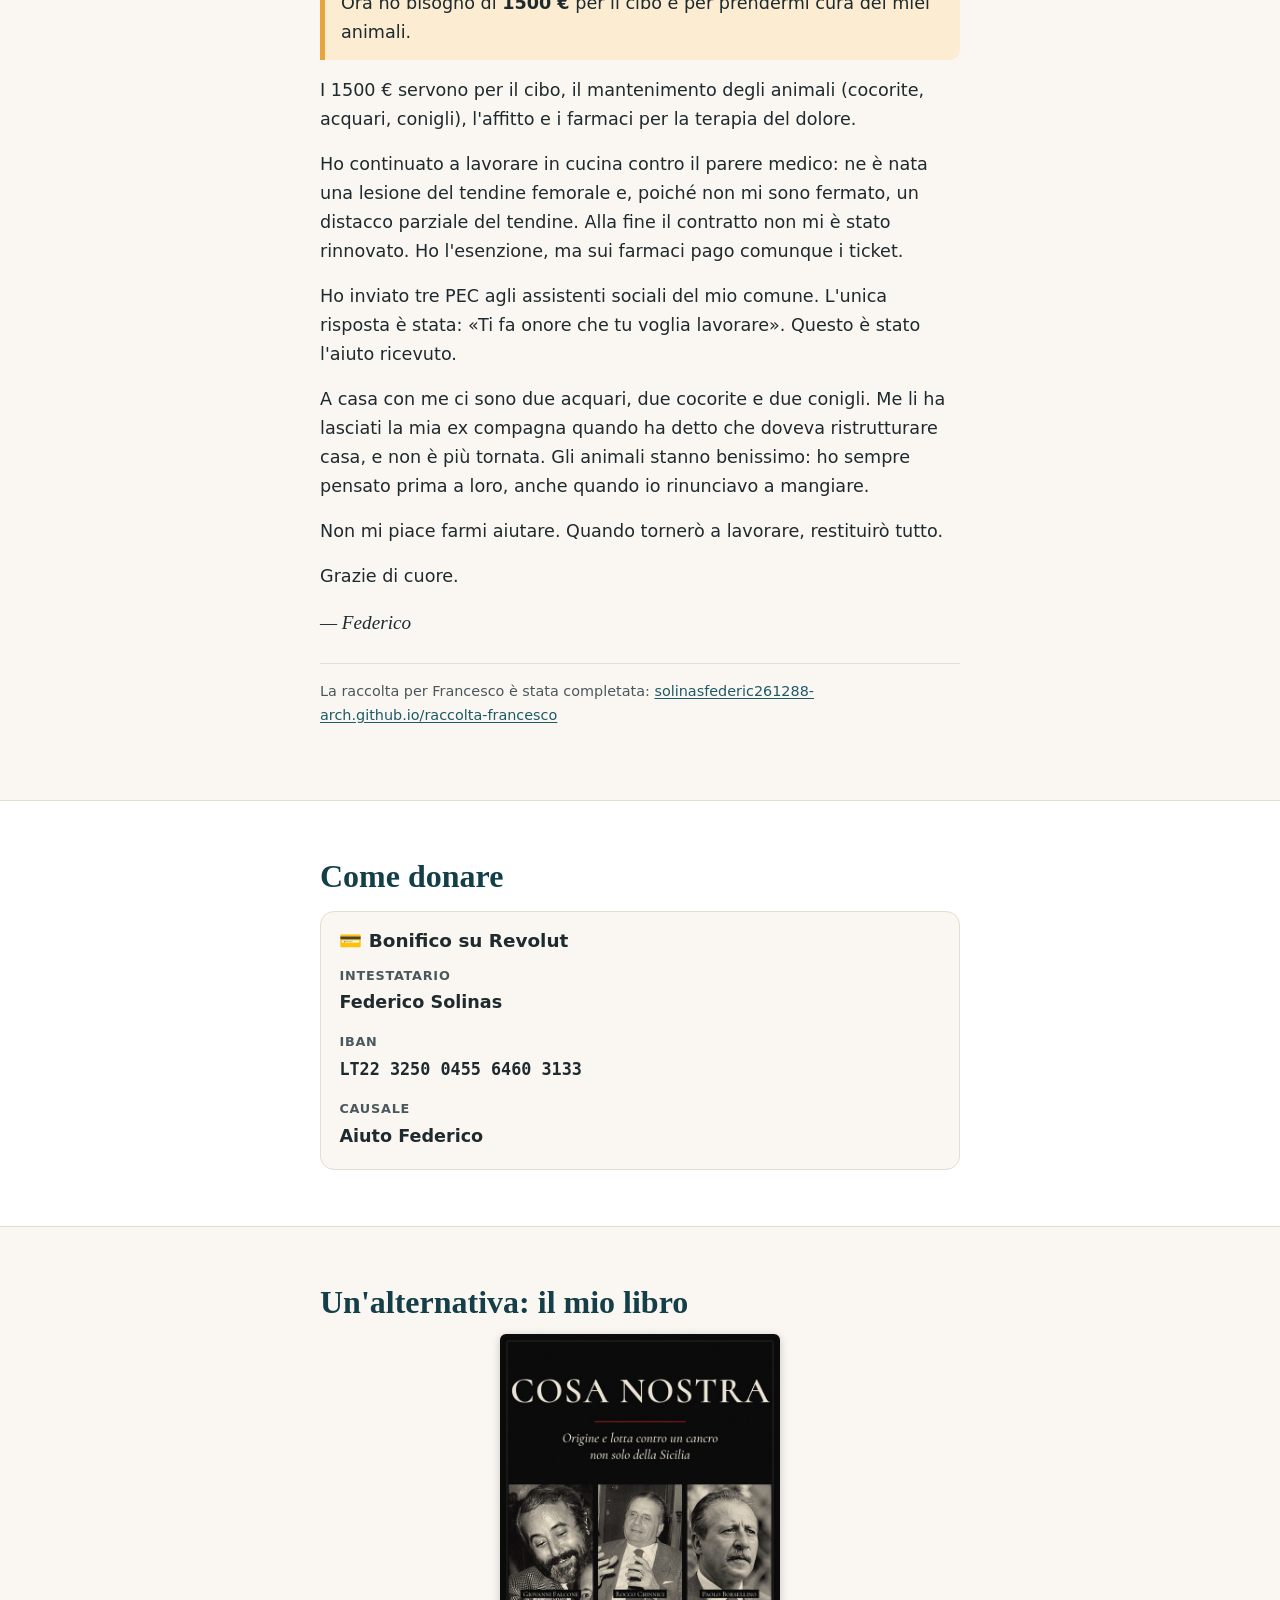
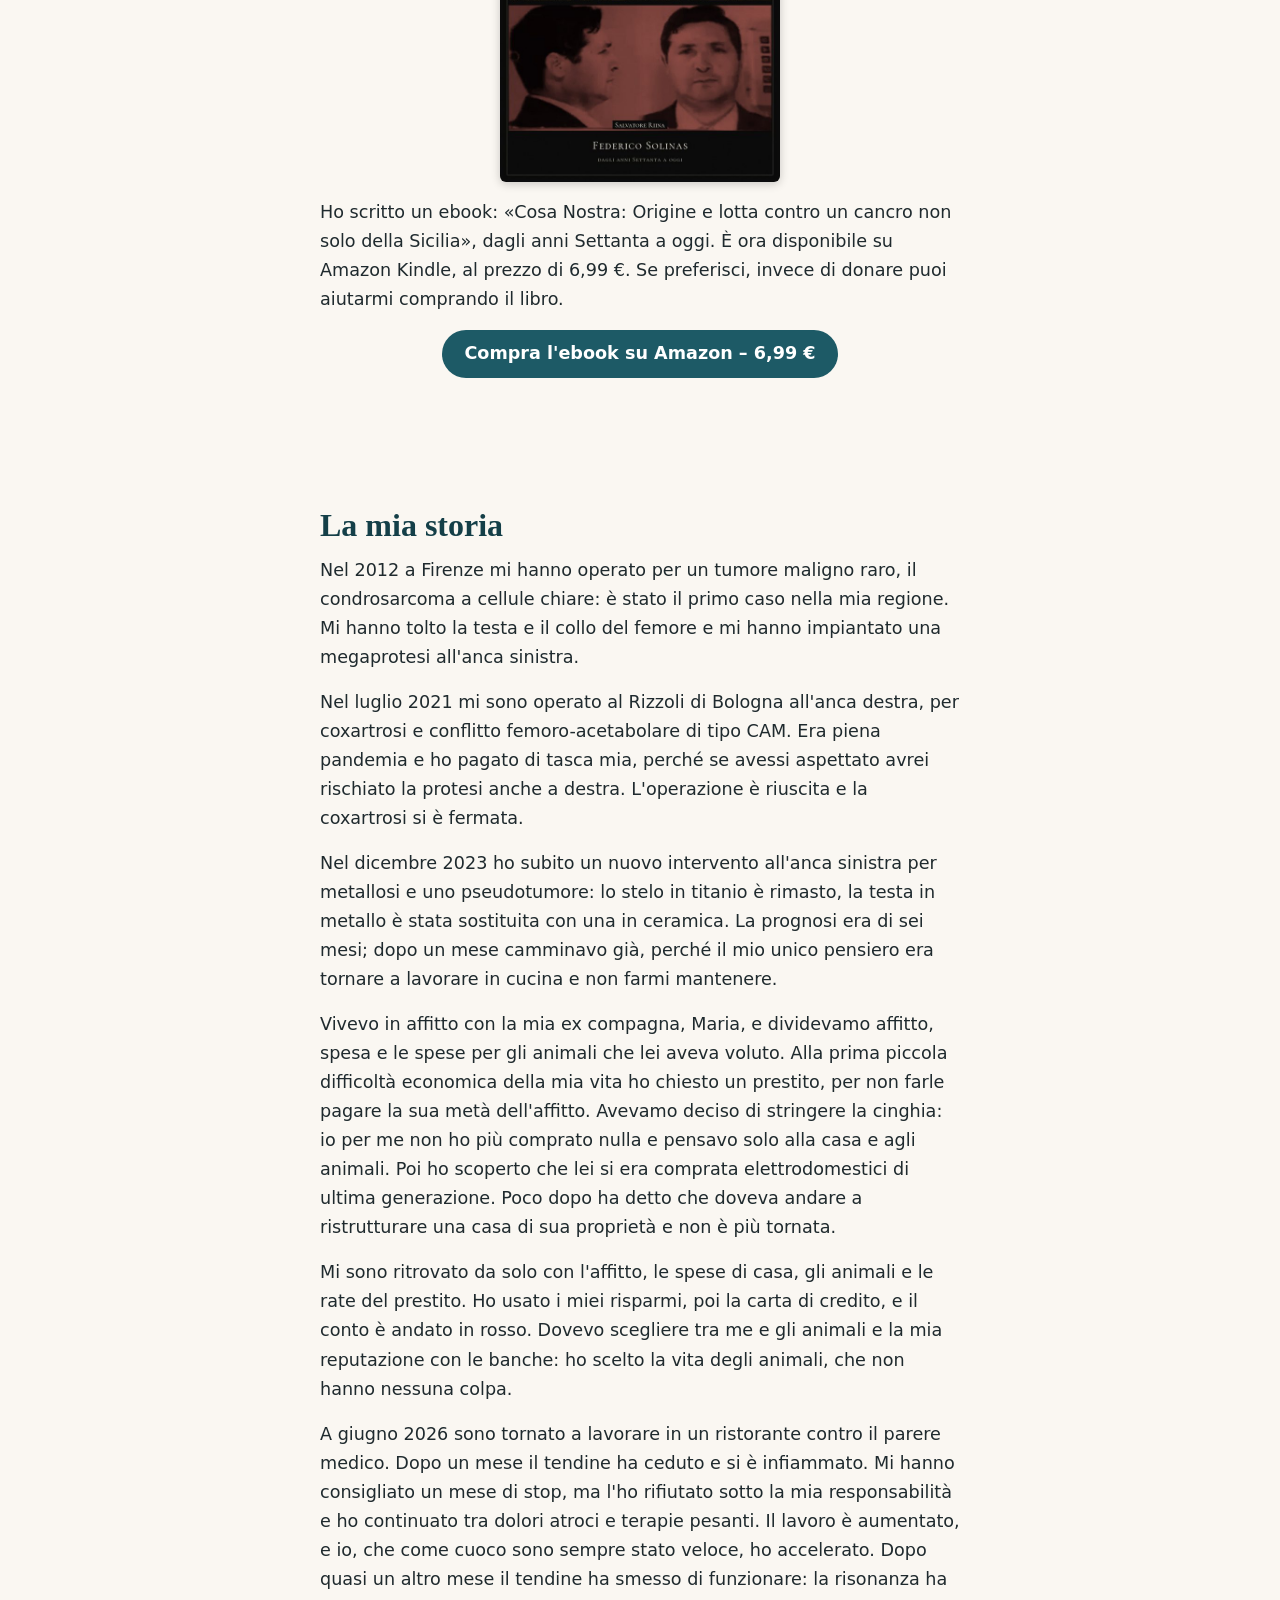
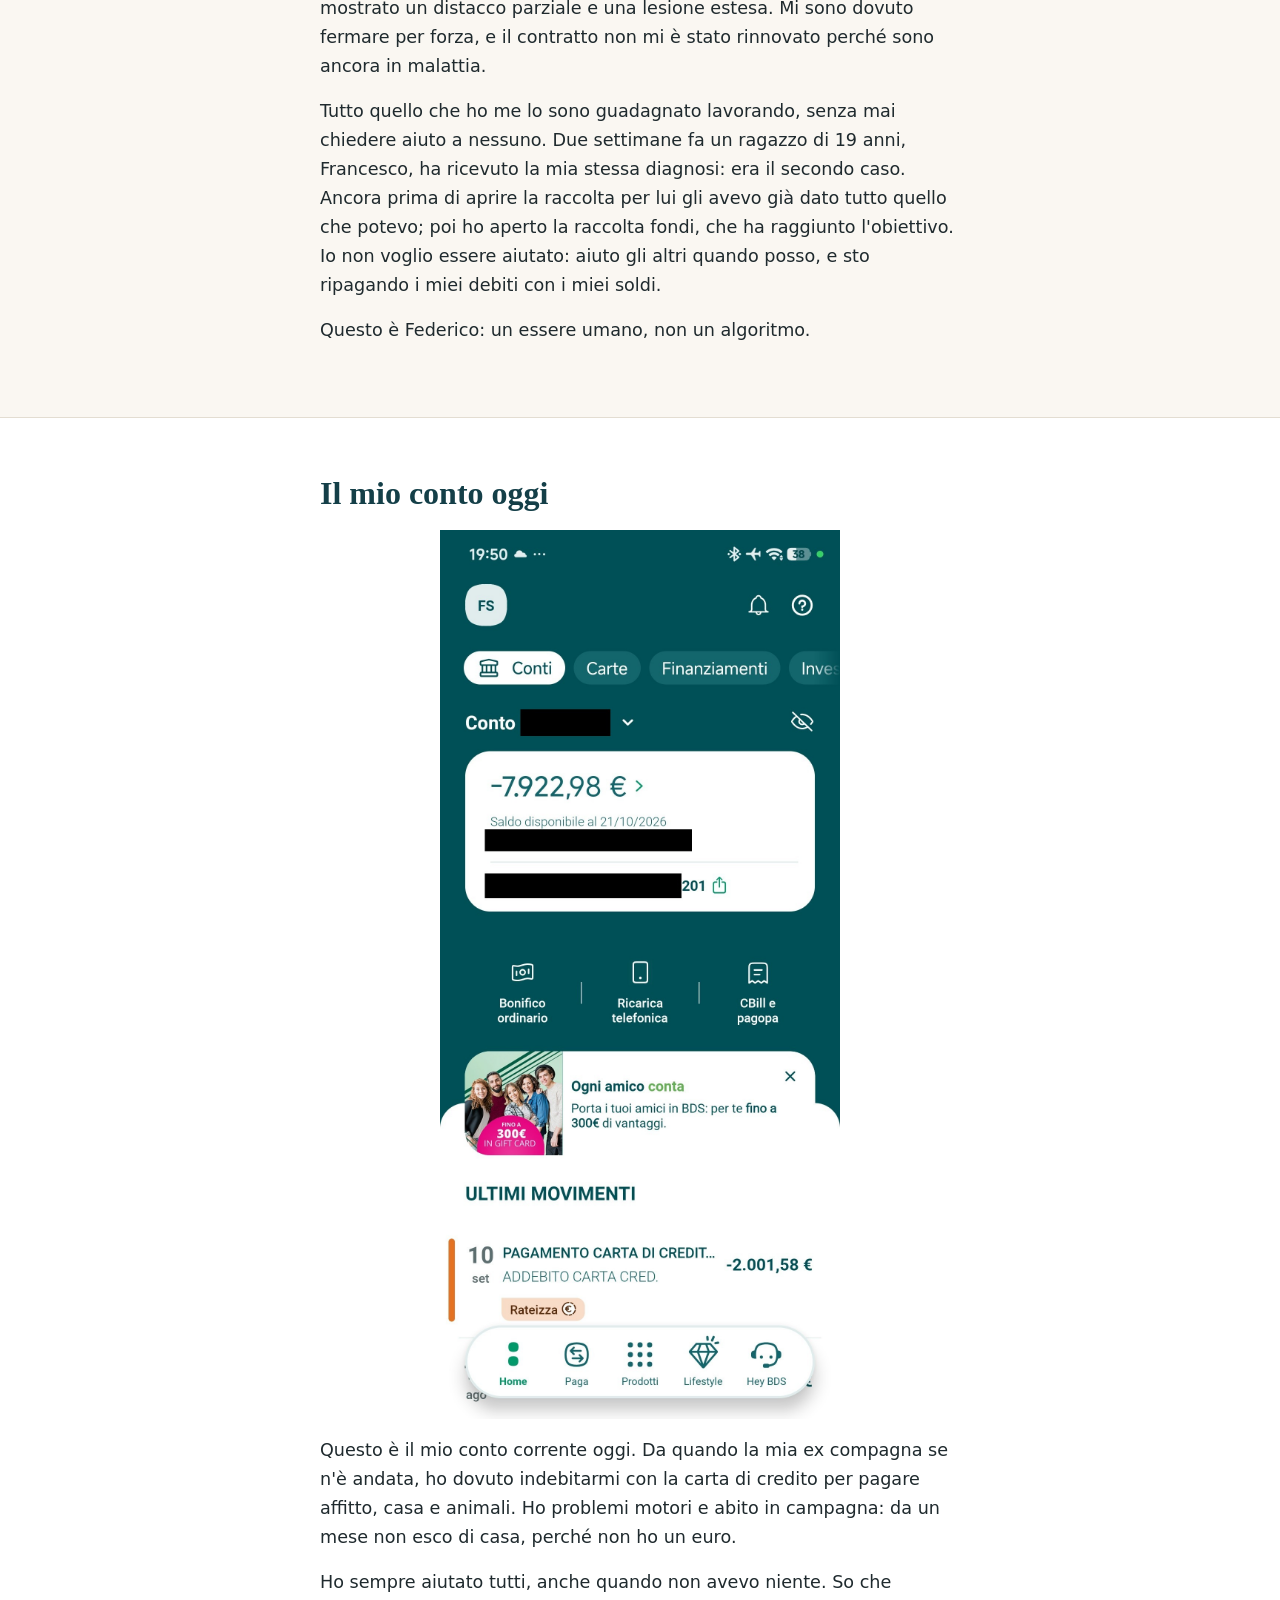
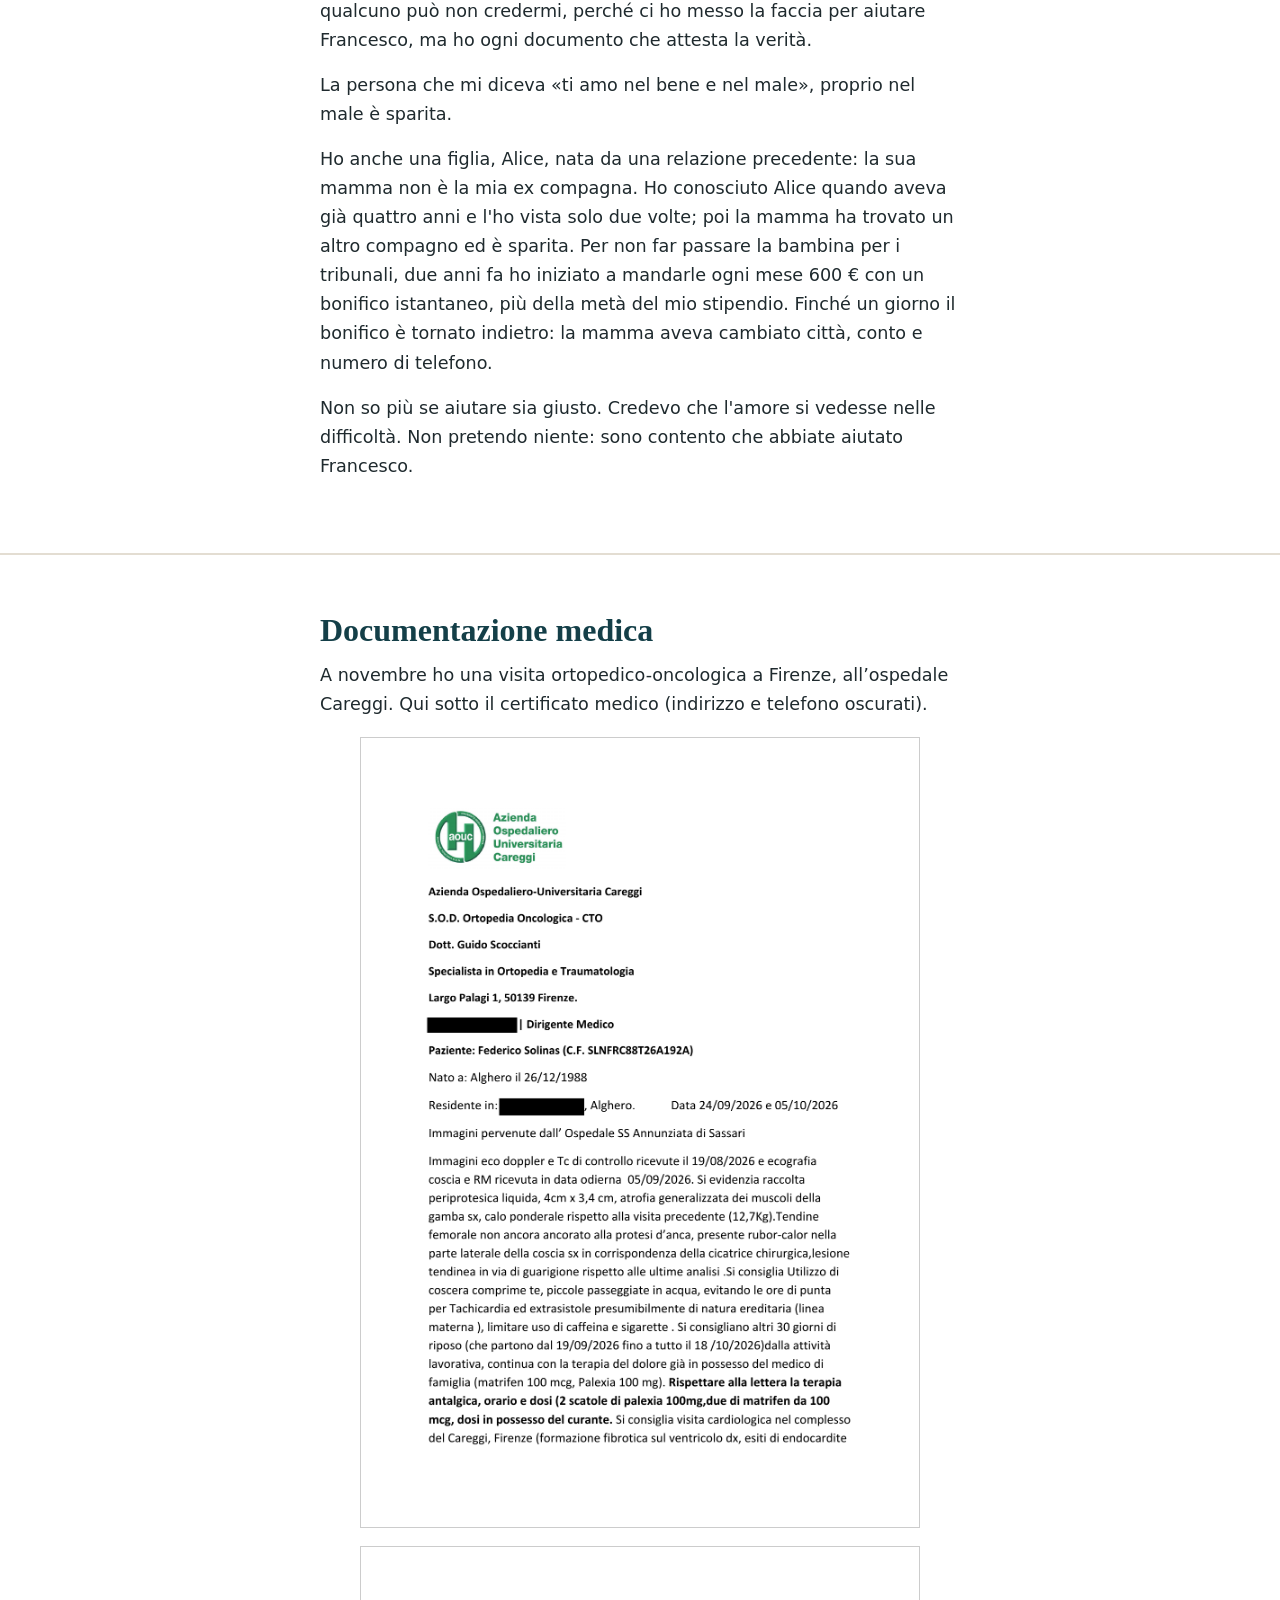
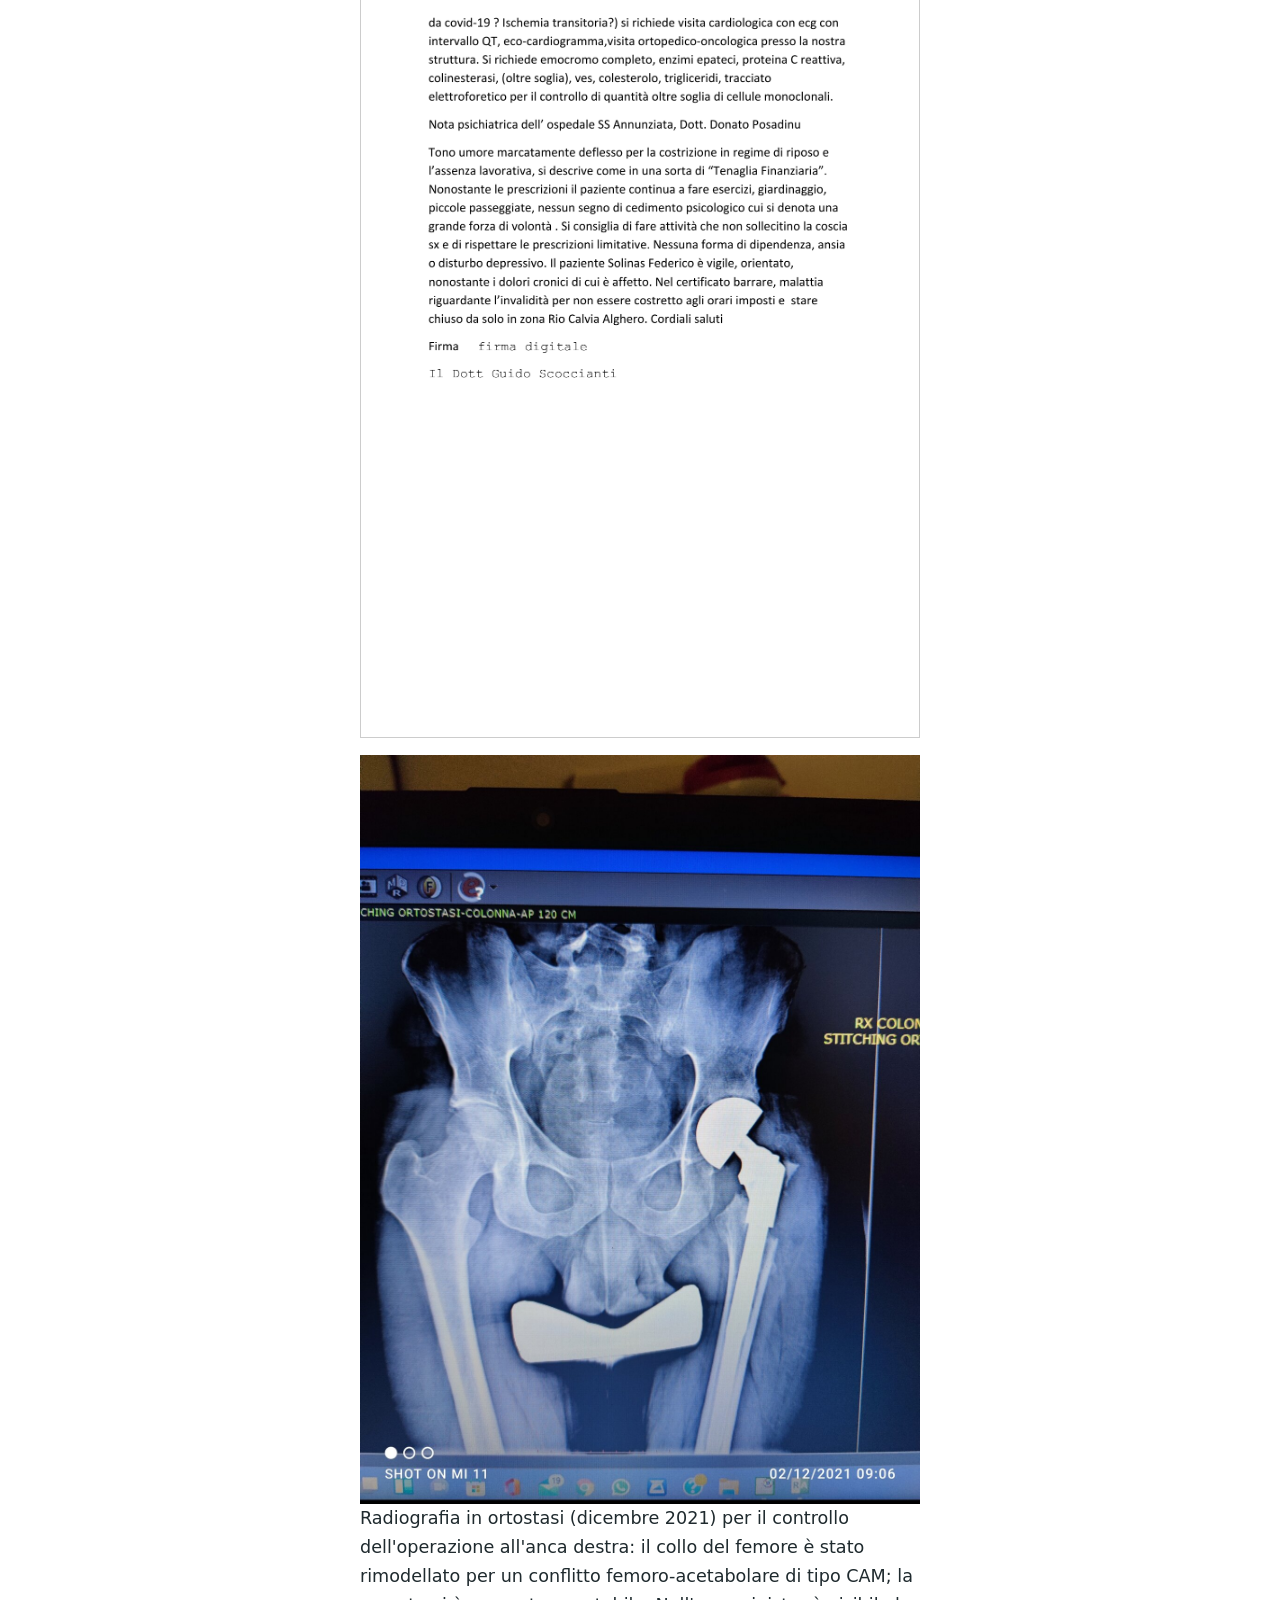
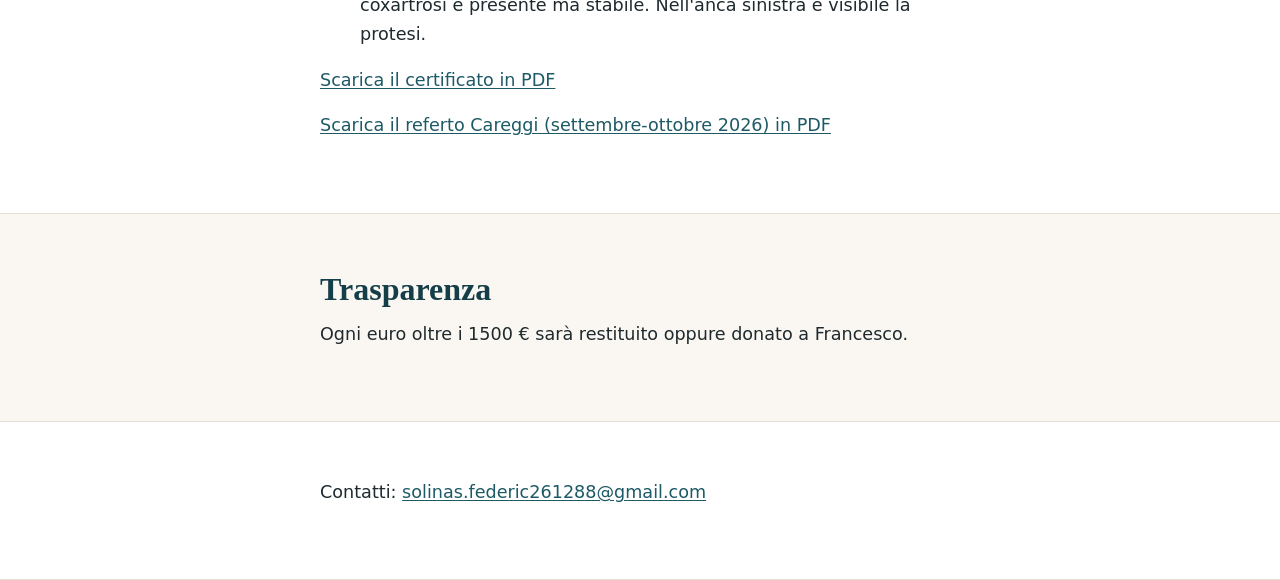
==== commit 807bceb3: "Aggiungi link Amazon per l'ebook in tutte le lingue" ====
--- a/index.html
+++ b/index.html
@@ -71,7 +71,8 @@
       <div class="wrap stretto">
         <h2>Un'alternativa: il mio libro</h2>
         <img src="documenti/copertina-cosa-nostra.jpg" alt="Copertina del libro «Cosa Nostra: Origine e lotta contro un cancro non solo della Sicilia»" width="280" loading="lazy" style="display:block;max-width:280px;width:100%;height:auto;margin:0 auto 1rem;border-radius:6px;box-shadow:0 2px 10px rgba(0,0,0,.2)">
-        <p>Ho scritto un ebook: «Cosa Nostra: Origine e lotta contro un cancro non solo della Sicilia», dagli anni Settanta a oggi. È in fase di pubblicazione su Amazon Kindle, al prezzo di 6,99 €. Se preferisci, invece di donare puoi aiutarmi comprando il libro: appena sarà disponibile metterò qui il link.</p>
+        <p>Ho scritto un ebook: «Cosa Nostra: Origine e lotta contro un cancro non solo della Sicilia», dagli anni Settanta a oggi. È ora disponibile su Amazon Kindle, al prezzo di 6,99 €. Se preferisci, invece di donare puoi aiutarmi comprando il libro.</p>
+        <p style="text-align:center"><a class="btn btn-primario" href="https://www.amazon.it/dp/B0HP4M773D" target="_blank" rel="noopener">Compra l'ebook su Amazon – 6,99 €</a></p>
       </div>
     </section>
 
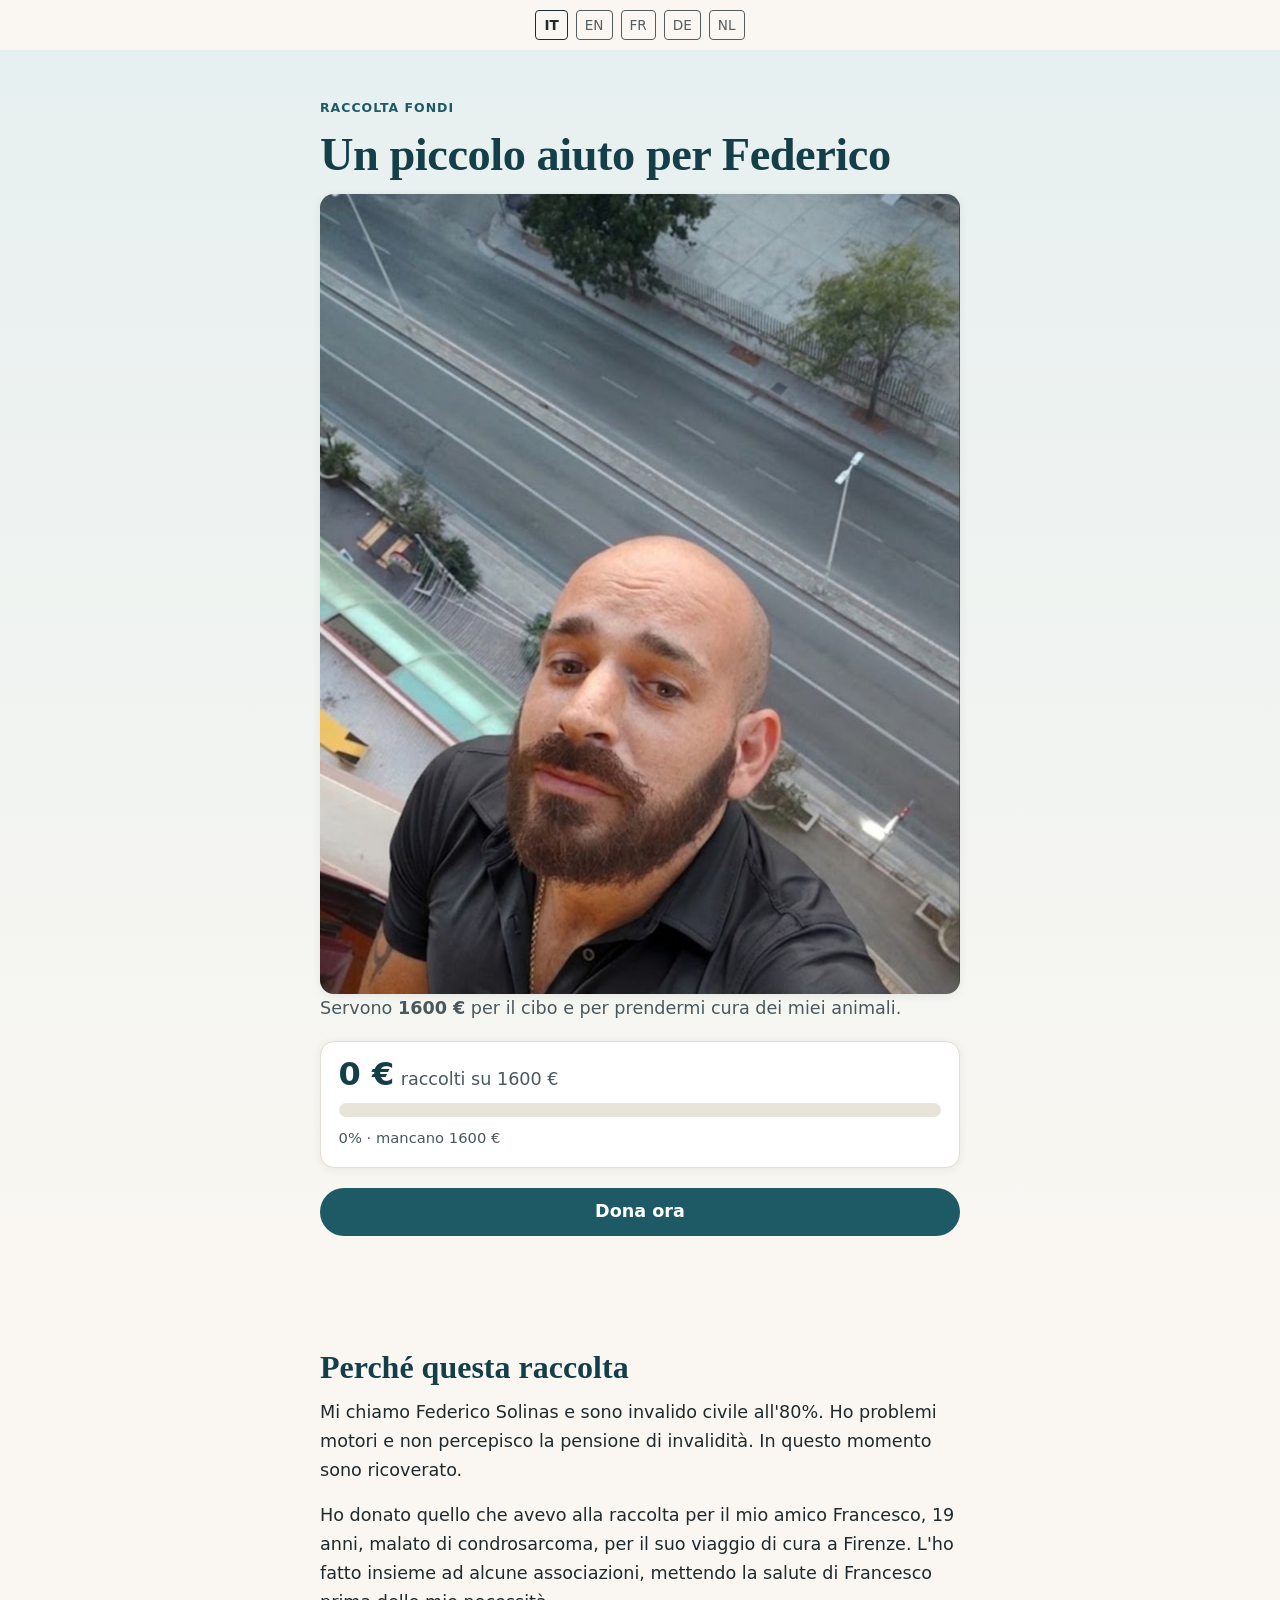
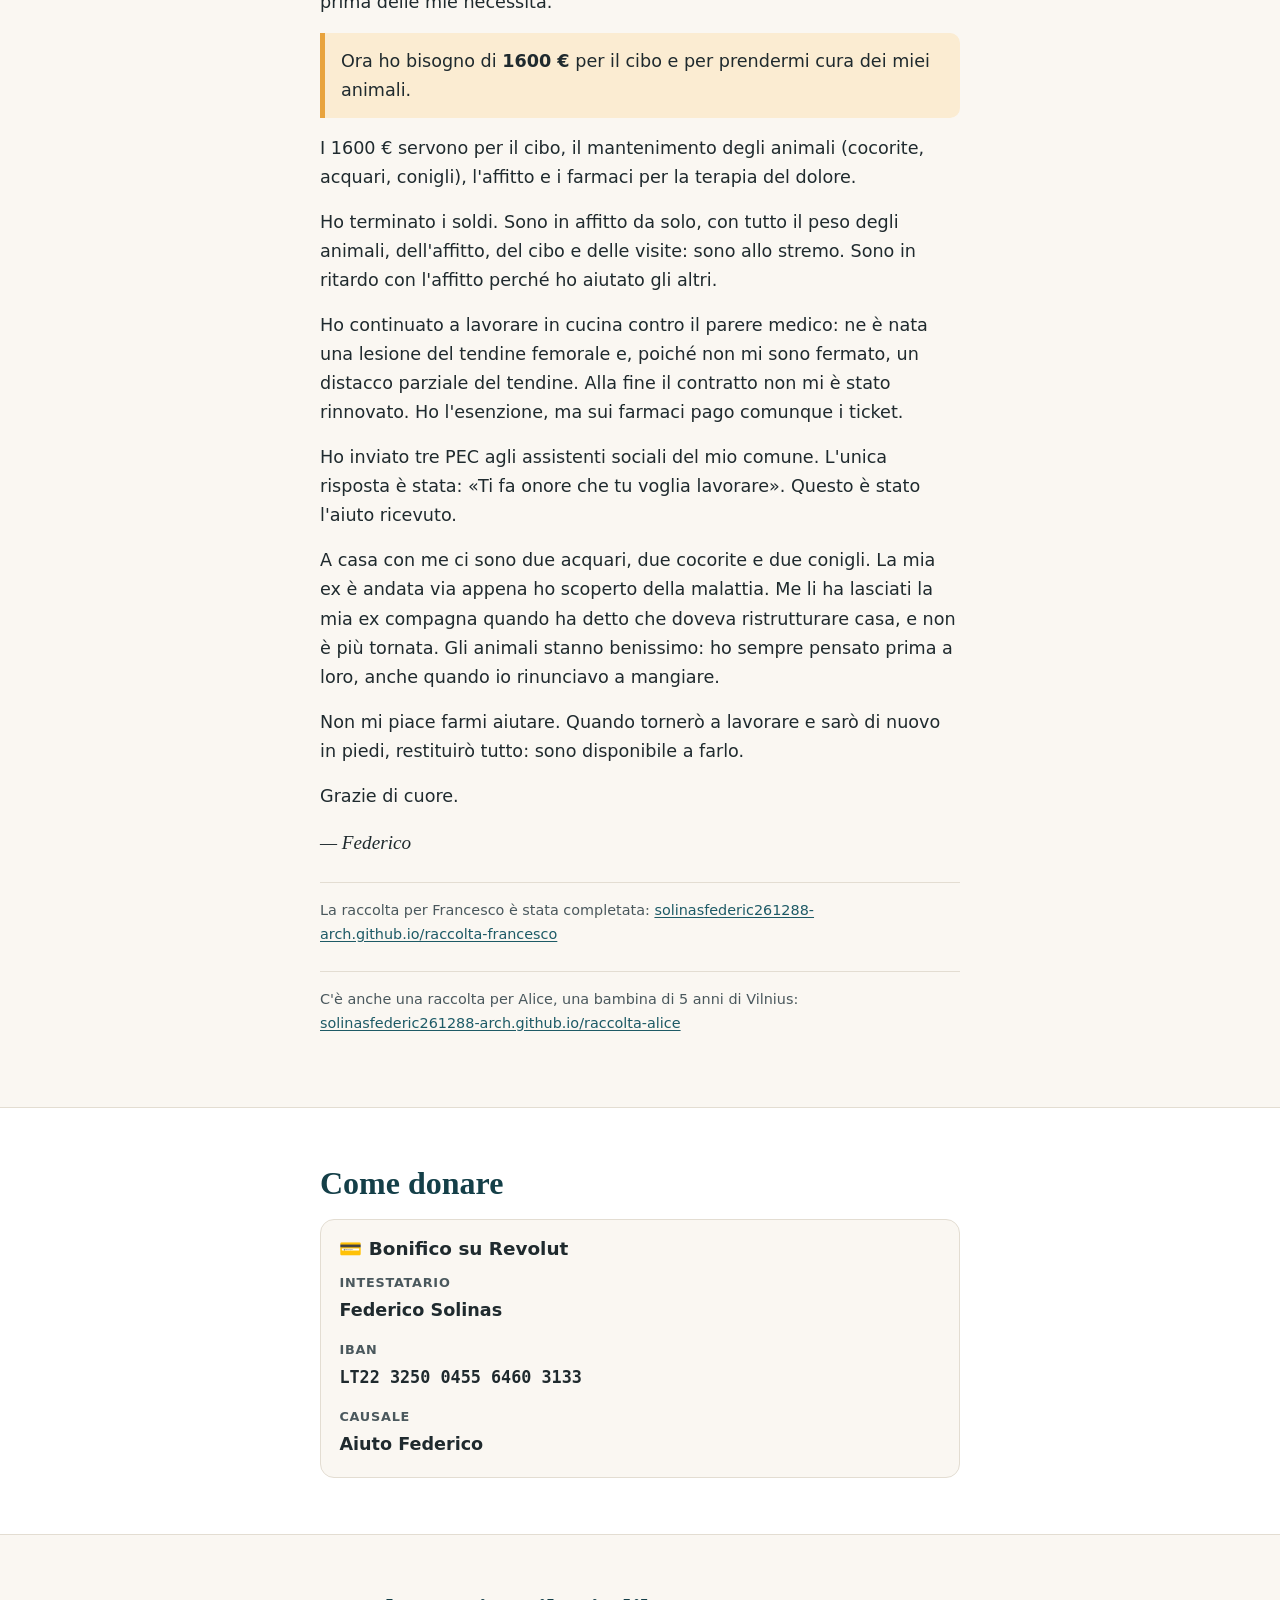
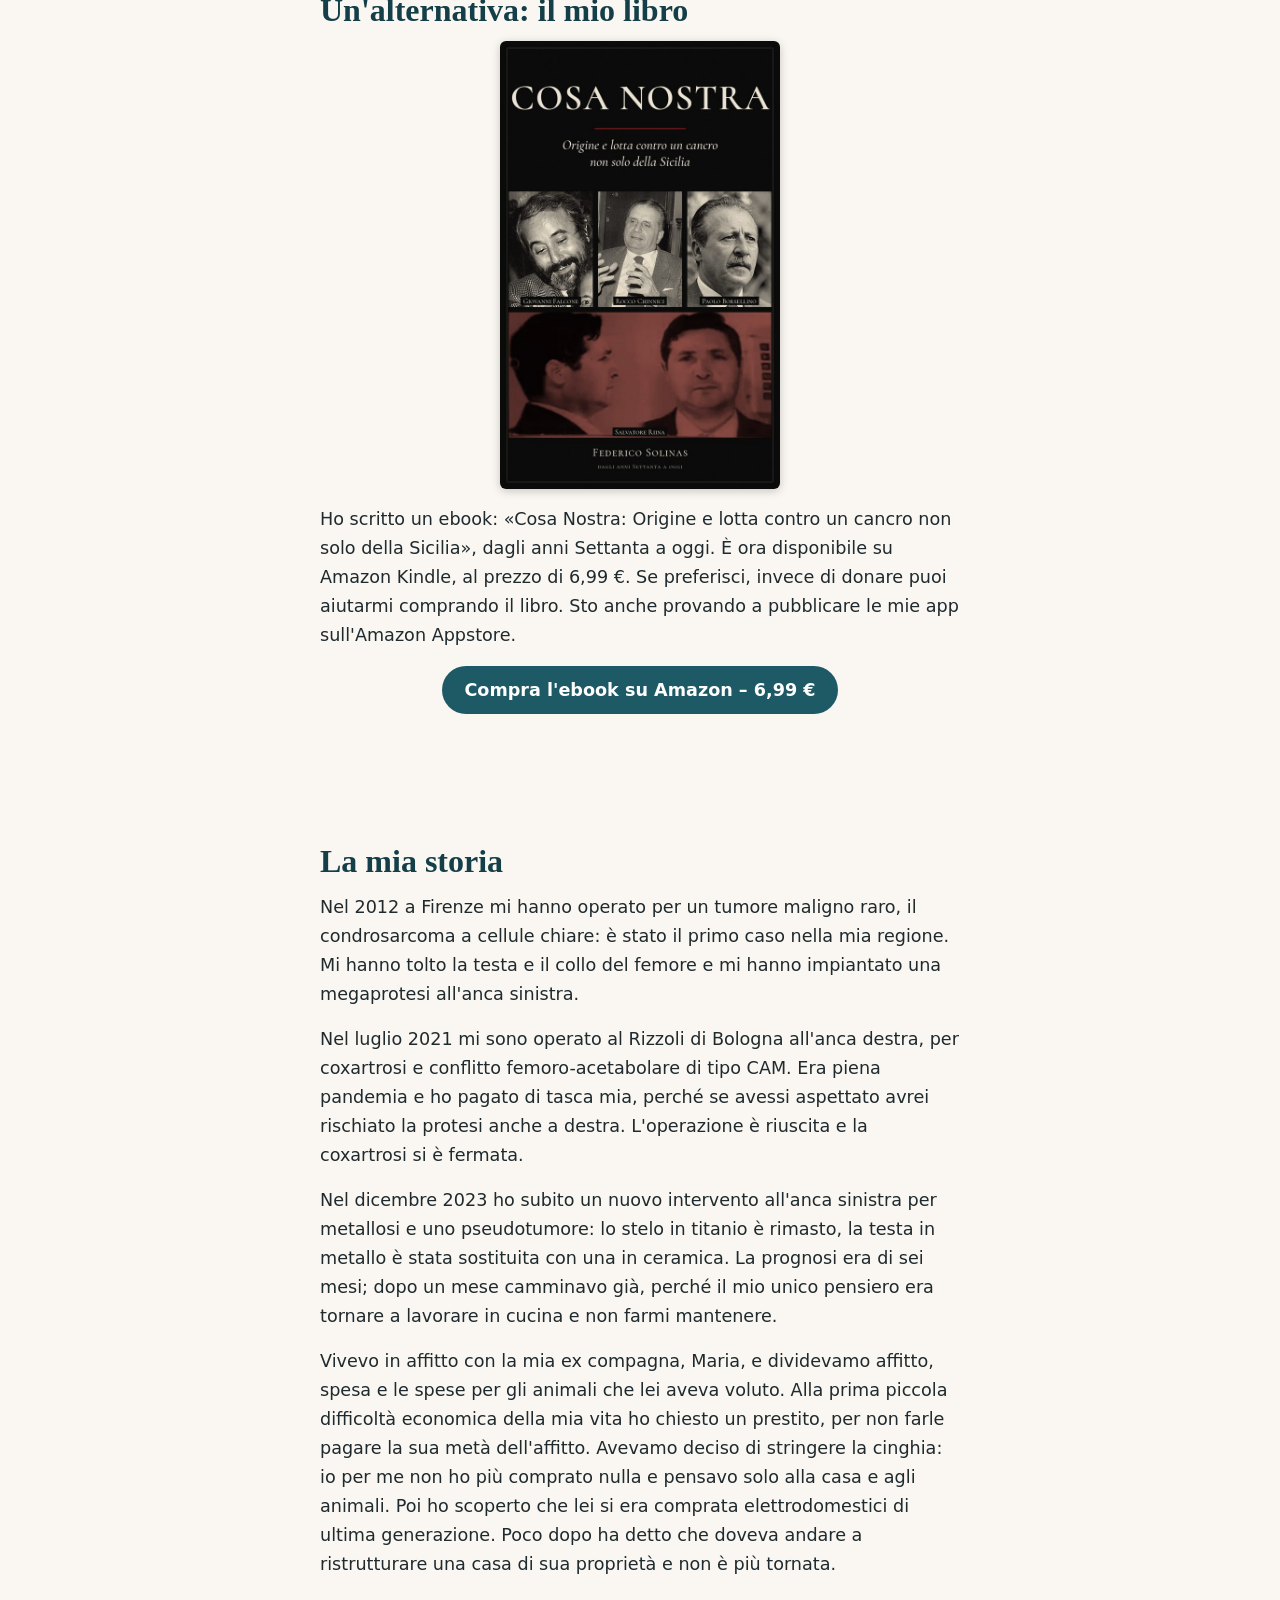
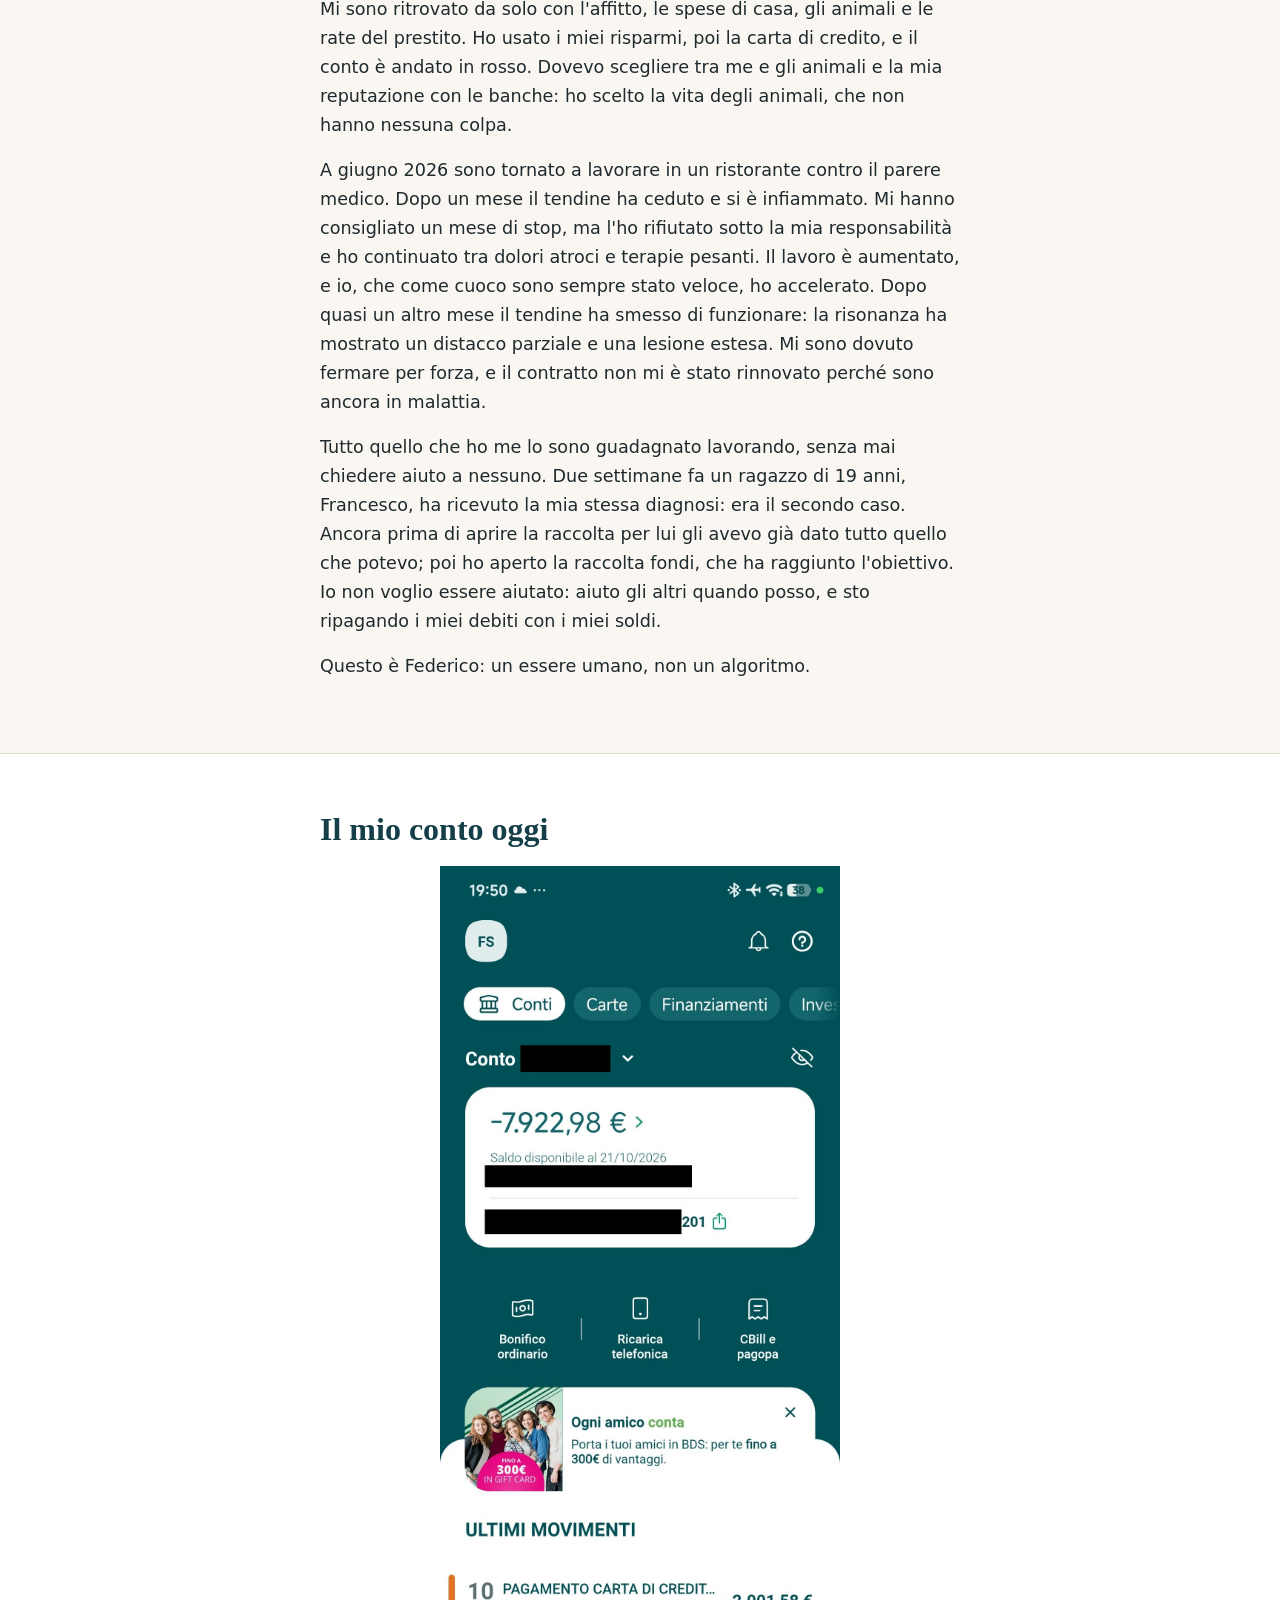
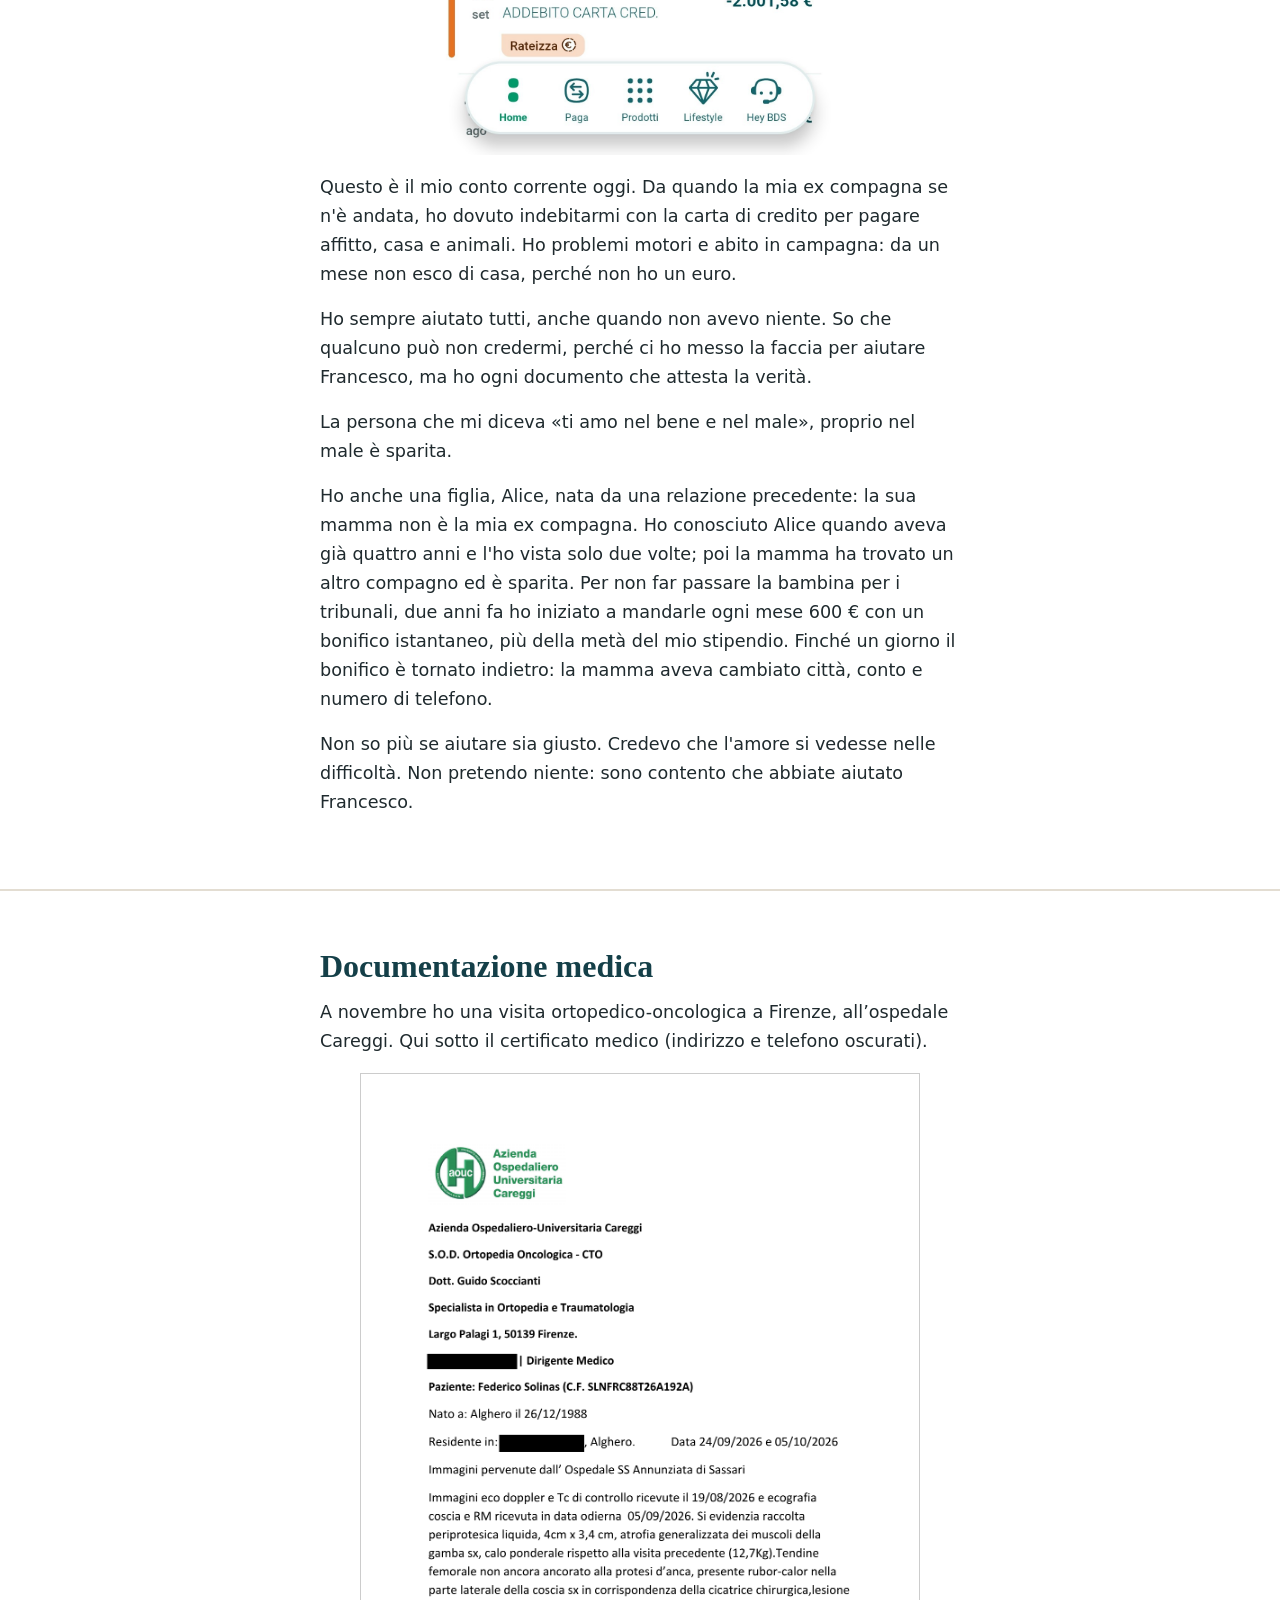
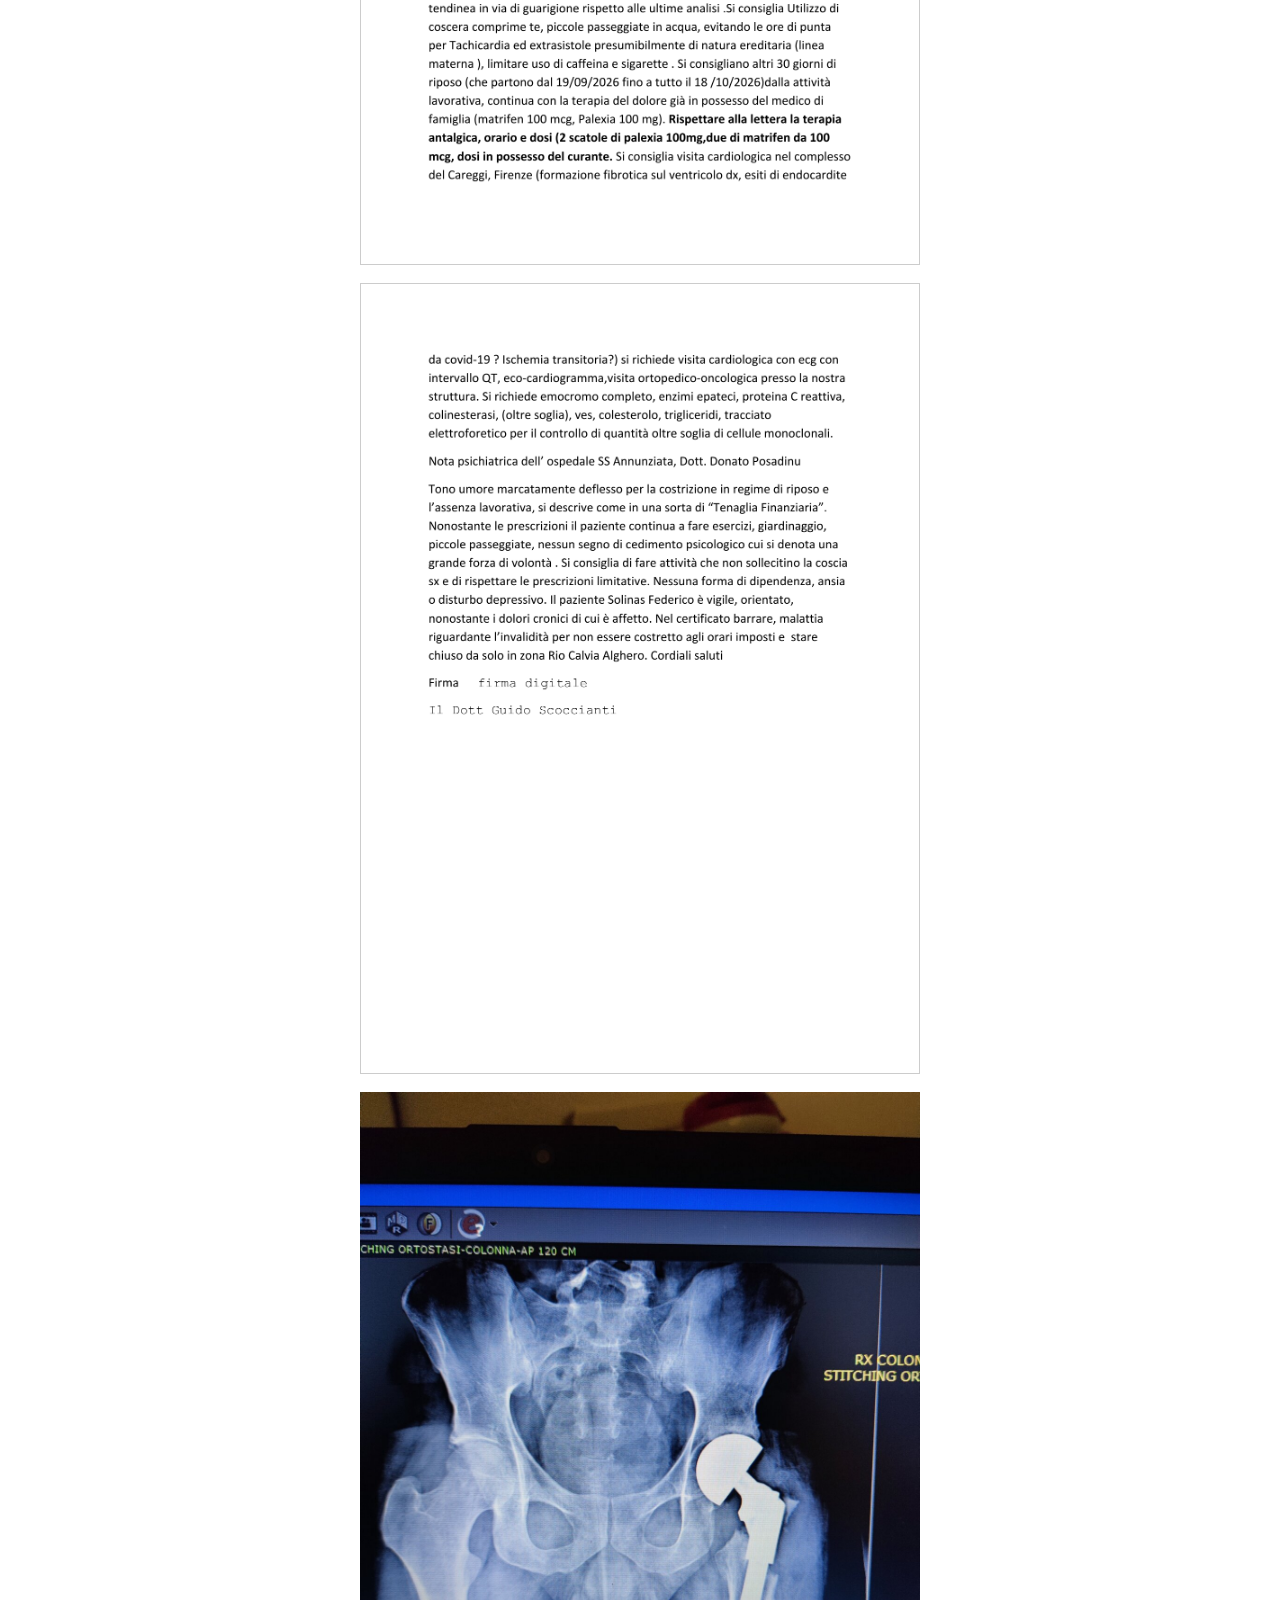
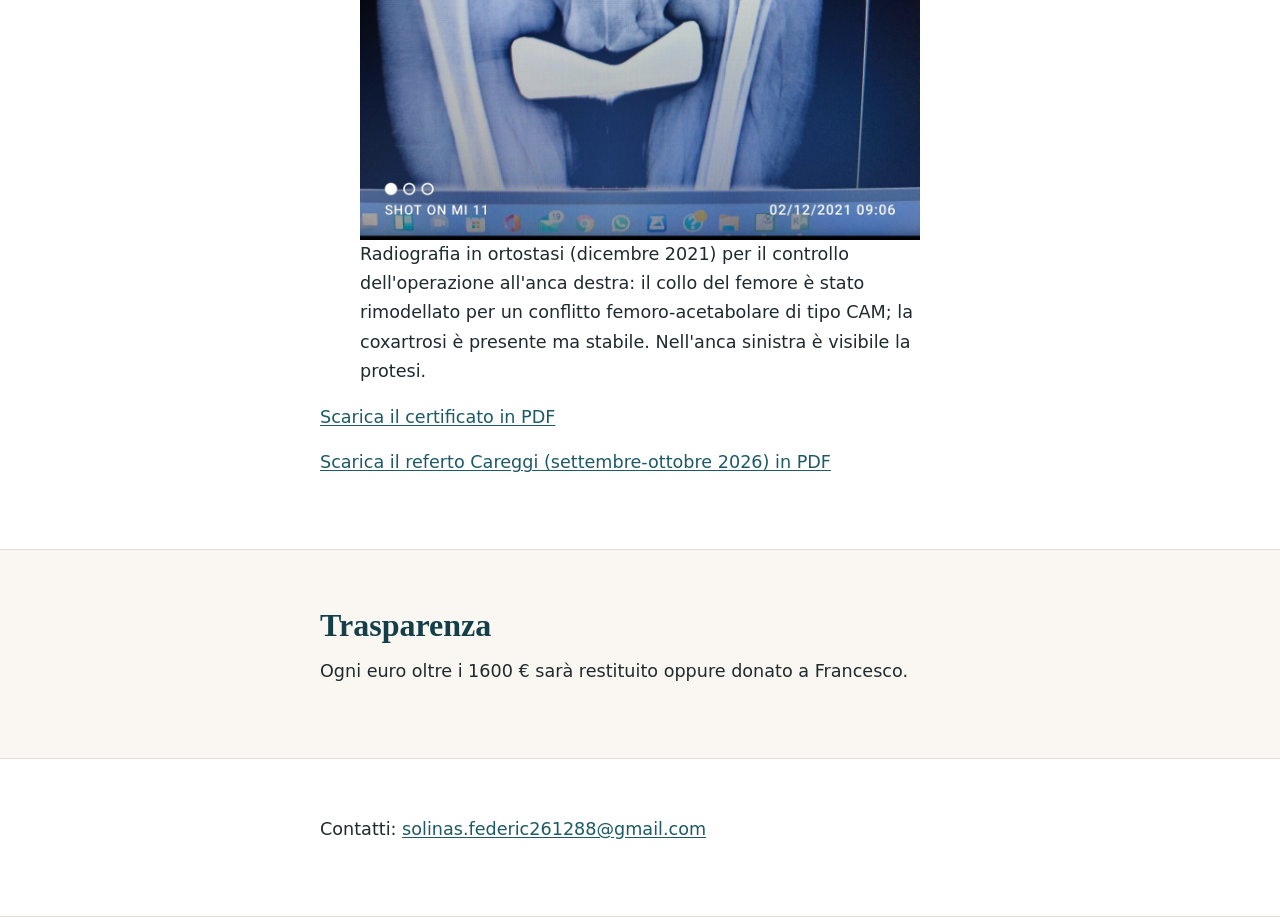
==== commit 2d2a4278: "Aggiorna la raccolta: obiettivo 1600 € e nuova situazione Porta l'obiettivo a 1600 € in tutte le lin" ====
--- a/index.html
+++ b/index.html
@@ -5,7 +5,7 @@
   <meta name="viewport" content="width=device-width, initial-scale=1">
   <meta name="referrer" content="no-referrer">
   <title>Un piccolo aiuto per Federico</title>
-  <meta name="description" content="Federico ha bisogno di 1500 € per il cibo e per prendersi cura dei suoi animali.">
+  <meta name="description" content="Federico ha bisogno di 1600 € per il cibo e per prendersi cura dei suoi animali.">
   <meta name="theme-color" content="#1d5a66">
   <link rel="stylesheet" href="styles.css">
 </head>
@@ -18,16 +18,16 @@
       <figure class="foto">
         <img src="images/federico.jpg" width="800" height="1024" alt="Federico Solinas" fetchpriority="high">
       </figure>
-      <p class="lead">Servono <strong>1500&nbsp;€</strong> per il cibo e per prendermi cura dei miei animali.</p>
+      <p class="lead">Servono <strong>1600&nbsp;€</strong> per il cibo e per prendermi cura dei miei animali.</p>
       <div class="progresso">
         <p class="prog-cifre">
           <span class="prog-raccolto">0 €</span>
-          <span class="prog-obiettivo">raccolti su 1500 €</span>
+          <span class="prog-obiettivo">raccolti su 1600 €</span>
         </p>
-        <div class="barra" role="progressbar" aria-valuemin="0" aria-valuemax="1500" aria-valuenow="0" aria-label="Euro raccolti">
+        <div class="barra" role="progressbar" aria-valuemin="0" aria-valuemax="1600" aria-valuenow="0" aria-label="Euro raccolti">
           <div class="barra-riempimento" style="width:0%"></div>
         </div>
-        <p class="prog-nota">0% · mancano 1500 €</p>
+        <p class="prog-nota">0% · mancano 1600 €</p>
       </div>
       <div class="cta">
         <a class="btn btn-primario" href="#dona">Dona ora</a>
@@ -39,17 +39,19 @@
     <section id="storia" class="sezione">
       <div class="wrap stretto">
         <h2>Perché questa raccolta</h2>
-        <p>Mi chiamo Federico Solinas e sono invalido civile all'80%.</p>
+        <p>Mi chiamo Federico Solinas e sono invalido civile all'80%. Ho problemi motori e non percepisco la pensione di invalidità. In questo momento sono ricoverato.</p>
         <p>Ho donato quello che avevo alla raccolta per il mio amico Francesco, 19 anni, malato di condrosarcoma, per il suo viaggio di cura a Firenze. L'ho fatto insieme ad alcune associazioni, mettendo la salute di Francesco prima delle mie necessità.</p>
-        <p class="evidenza">Ora ho bisogno di <strong>1500&nbsp;€</strong> per il cibo e per prendermi cura dei miei animali.</p>
-        <p>I 1500&nbsp;€ servono per il cibo, il mantenimento degli animali (cocorite, acquari, conigli), l'affitto e i farmaci per la terapia del dolore.</p>
+        <p class="evidenza">Ora ho bisogno di <strong>1600&nbsp;€</strong> per il cibo e per prendermi cura dei miei animali.</p>
+        <p>I 1600&nbsp;€ servono per il cibo, il mantenimento degli animali (cocorite, acquari, conigli), l'affitto e i farmaci per la terapia del dolore.</p>
+        <p>Ho terminato i soldi. Sono in affitto da solo, con tutto il peso degli animali, dell'affitto, del cibo e delle visite: sono allo stremo. Sono in ritardo con l'affitto perché ho aiutato gli altri.</p>
         <p>Ho continuato a lavorare in cucina contro il parere medico: ne è nata una lesione del tendine femorale e, poiché non mi sono fermato, un distacco parziale del tendine. Alla fine il contratto non mi è stato rinnovato. Ho l'esenzione, ma sui farmaci pago comunque i ticket.</p>
         <p>Ho inviato tre PEC agli assistenti sociali del mio comune. L'unica risposta è stata: «Ti fa onore che tu voglia lavorare». Questo è stato l'aiuto ricevuto.</p>
-        <p>A casa con me ci sono due acquari, due cocorite e due conigli. Me li ha lasciati la mia ex compagna quando ha detto che doveva ristrutturare casa, e non è più tornata. Gli animali stanno benissimo: ho sempre pensato prima a loro, anche quando io rinunciavo a mangiare.</p>
-        <p>Non mi piace farmi aiutare. Quando tornerò a lavorare, restituirò tutto.</p>
+        <p>A casa con me ci sono due acquari, due cocorite e due conigli. La mia ex è andata via appena ho scoperto della malattia. Me li ha lasciati la mia ex compagna quando ha detto che doveva ristrutturare casa, e non è più tornata. Gli animali stanno benissimo: ho sempre pensato prima a loro, anche quando io rinunciavo a mangiare.</p>
+        <p>Non mi piace farmi aiutare. Quando tornerò a lavorare e sarò di nuovo in piedi, restituirò tutto: sono disponibile a farlo.</p>
         <p>Grazie di cuore.</p>
         <p class="firma">— Federico</p>
         <p class="nota-privacy">La raccolta per Francesco è stata completata: <a href="https://solinasfederic261288-arch.github.io/raccolta-francesco/">solinasfederic261288-arch.github.io/raccolta-francesco</a></p>
+        <p class="nota-privacy">C'è anche una raccolta per Alice, una bambina di 5 anni di Vilnius: <a href="https://solinasfederic261288-arch.github.io/raccolta-alice/">solinasfederic261288-arch.github.io/raccolta-alice</a></p>
       </div>
     </section>
 
@@ -71,7 +73,7 @@
       <div class="wrap stretto">
         <h2>Un'alternativa: il mio libro</h2>
         <img src="documenti/copertina-cosa-nostra.jpg" alt="Copertina del libro «Cosa Nostra: Origine e lotta contro un cancro non solo della Sicilia»" width="280" loading="lazy" style="display:block;max-width:280px;width:100%;height:auto;margin:0 auto 1rem;border-radius:6px;box-shadow:0 2px 10px rgba(0,0,0,.2)">
-        <p>Ho scritto un ebook: «Cosa Nostra: Origine e lotta contro un cancro non solo della Sicilia», dagli anni Settanta a oggi. È ora disponibile su Amazon Kindle, al prezzo di 6,99 €. Se preferisci, invece di donare puoi aiutarmi comprando il libro.</p>
+        <p>Ho scritto un ebook: «Cosa Nostra: Origine e lotta contro un cancro non solo della Sicilia», dagli anni Settanta a oggi. È ora disponibile su Amazon Kindle, al prezzo di 6,99 €. Se preferisci, invece di donare puoi aiutarmi comprando il libro. Sto anche provando a pubblicare le mie app sull'Amazon Appstore.</p>
         <p style="text-align:center"><a class="btn btn-primario" href="https://www.amazon.it/dp/B0HP4M773D" target="_blank" rel="noopener">Compra l'ebook su Amazon – 6,99 €</a></p>
       </div>
     </section>
@@ -117,7 +119,7 @@
     <section id="trasparenza" class="sezione">
       <div class="wrap stretto">
         <h2>Trasparenza</h2>
-        <p>Ogni euro oltre i 1500&nbsp;€ sarà restituito oppure donato a Francesco.</p>
+        <p>Ogni euro oltre i 1600&nbsp;€ sarà restituito oppure donato a Francesco.</p>
       </div>
     </section>
   </main>
